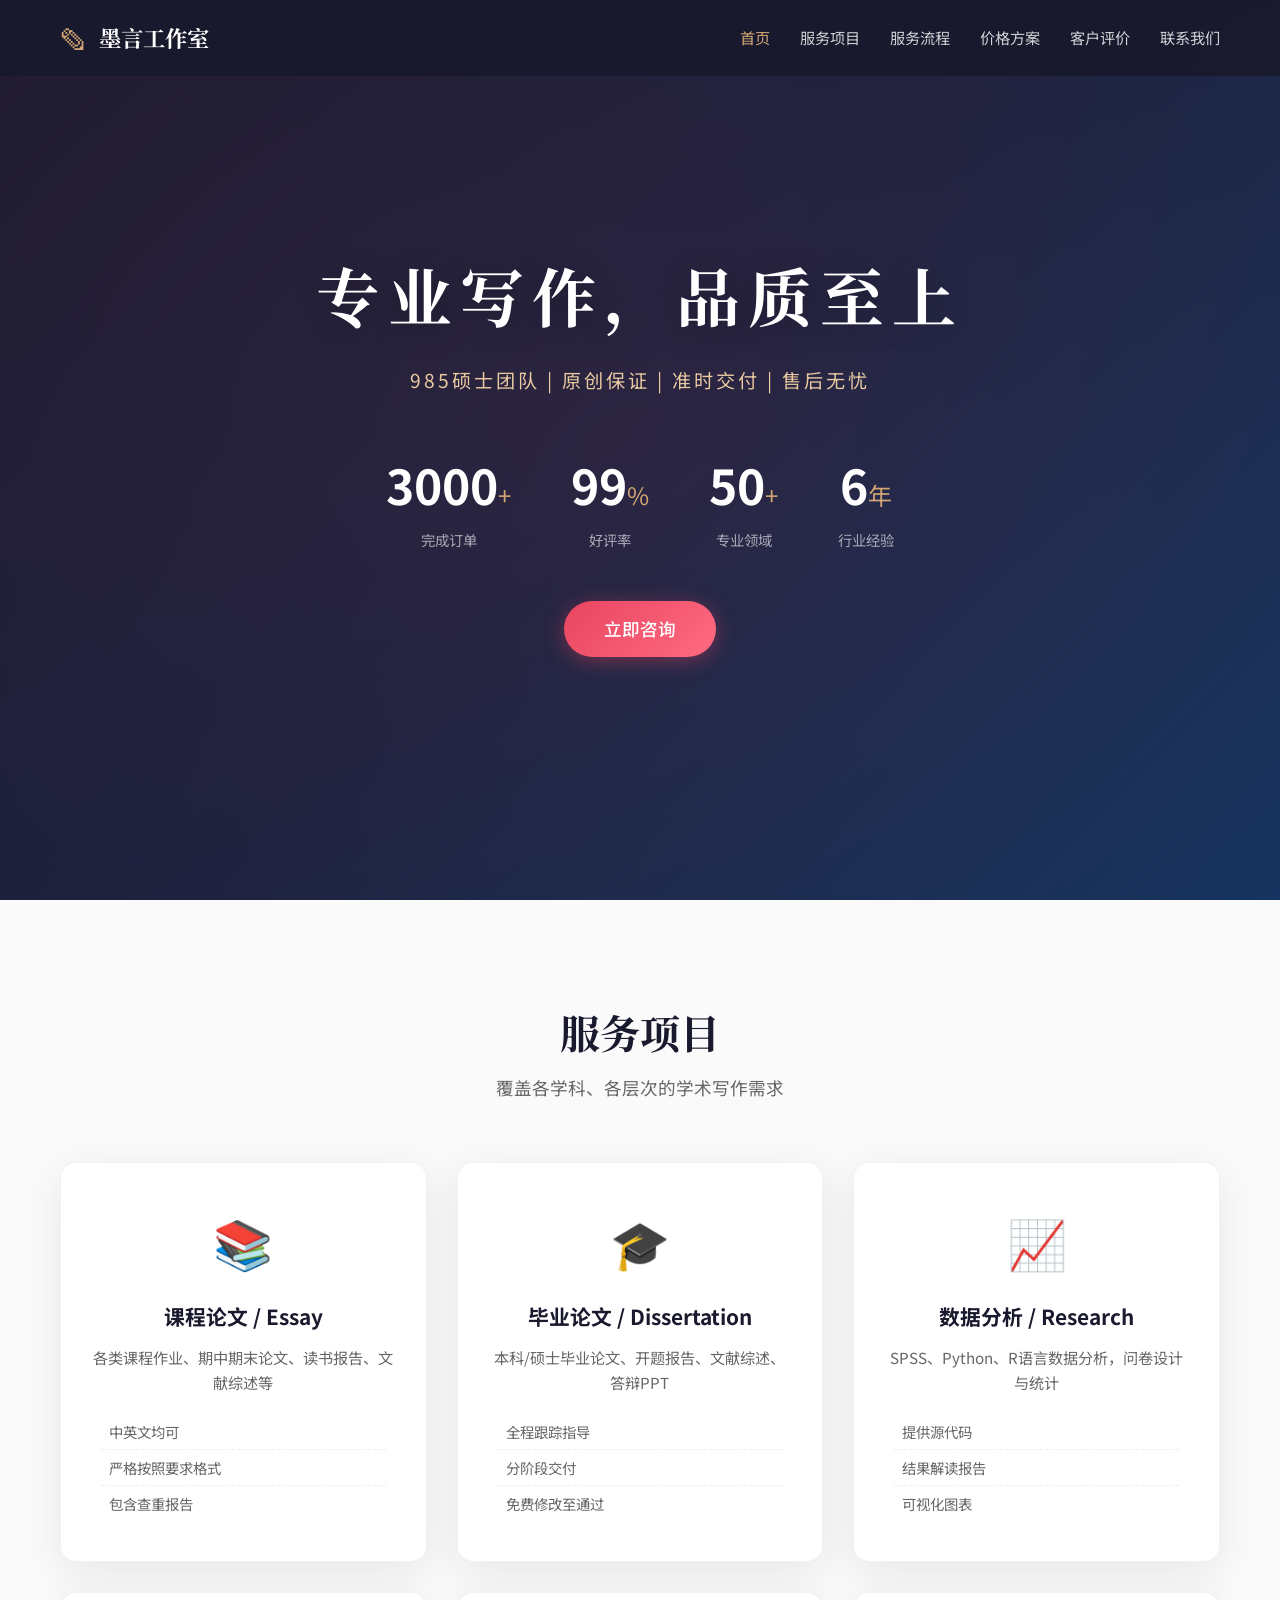
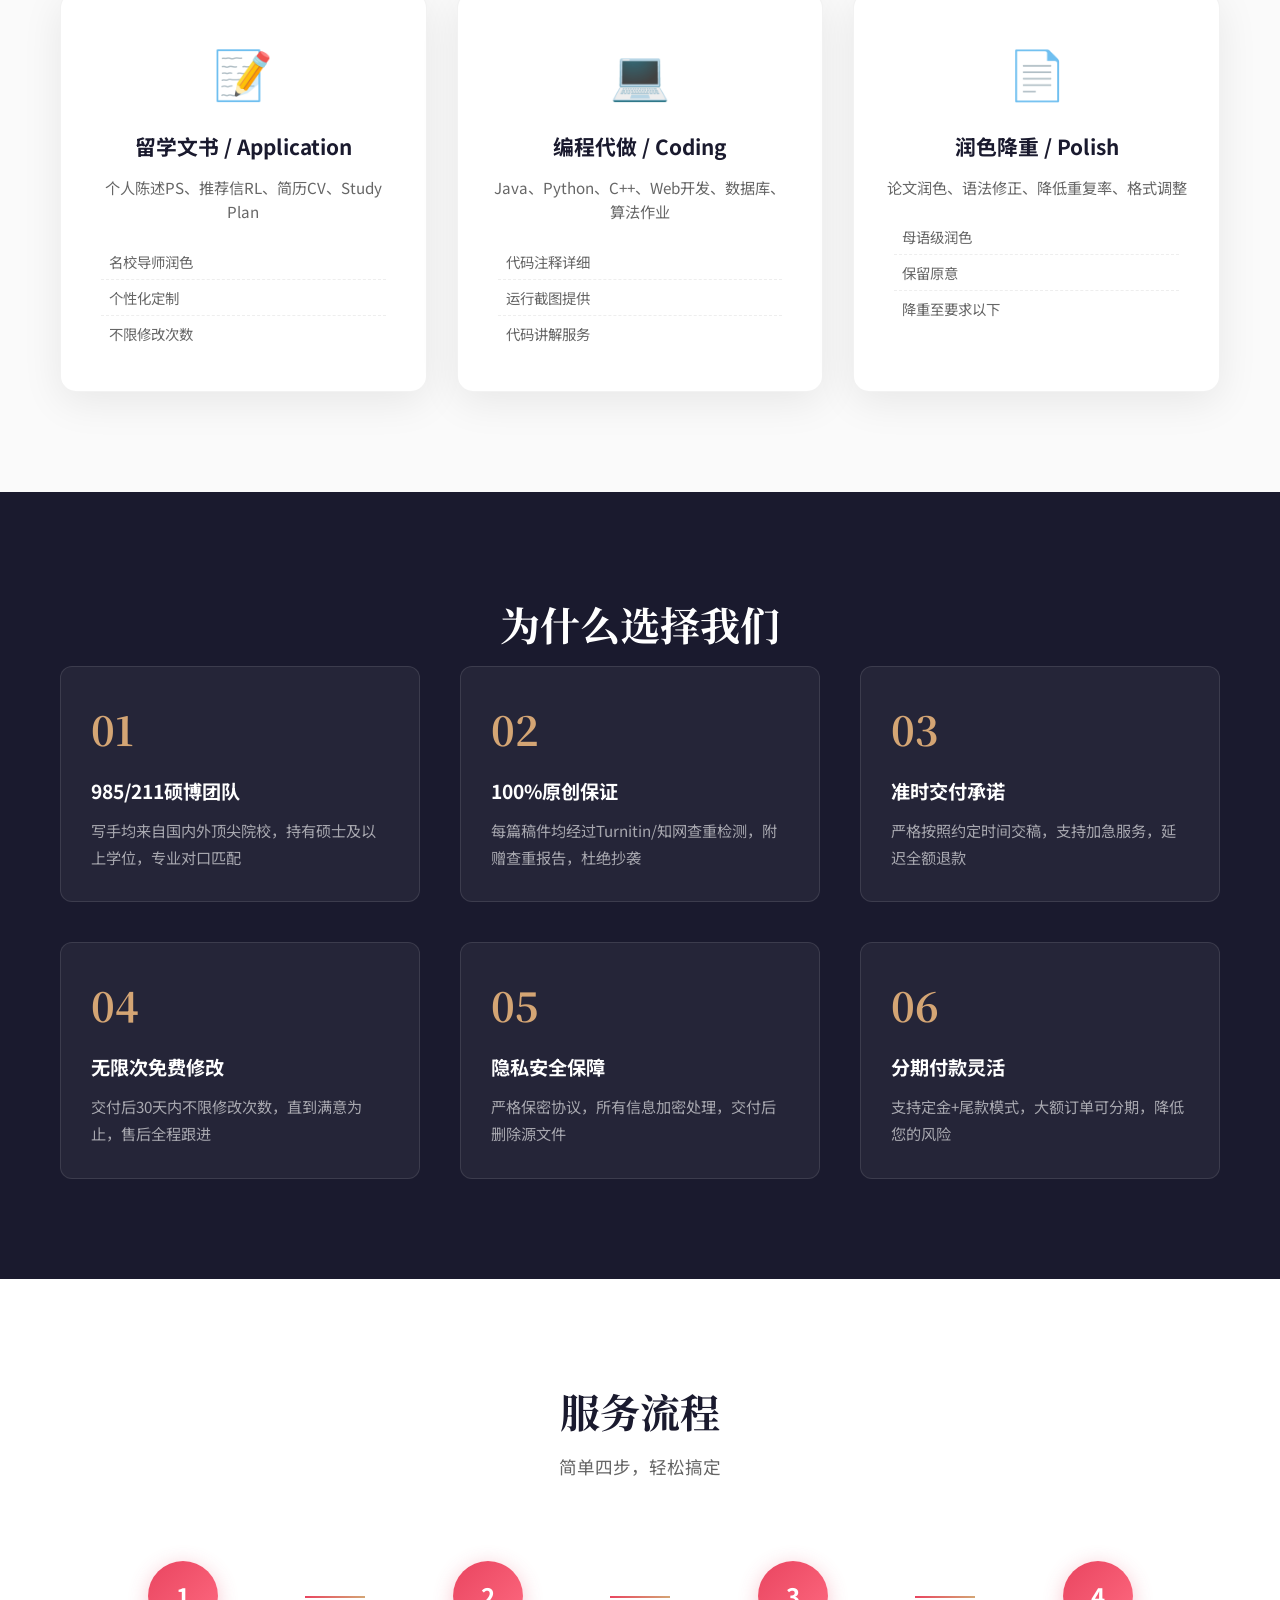
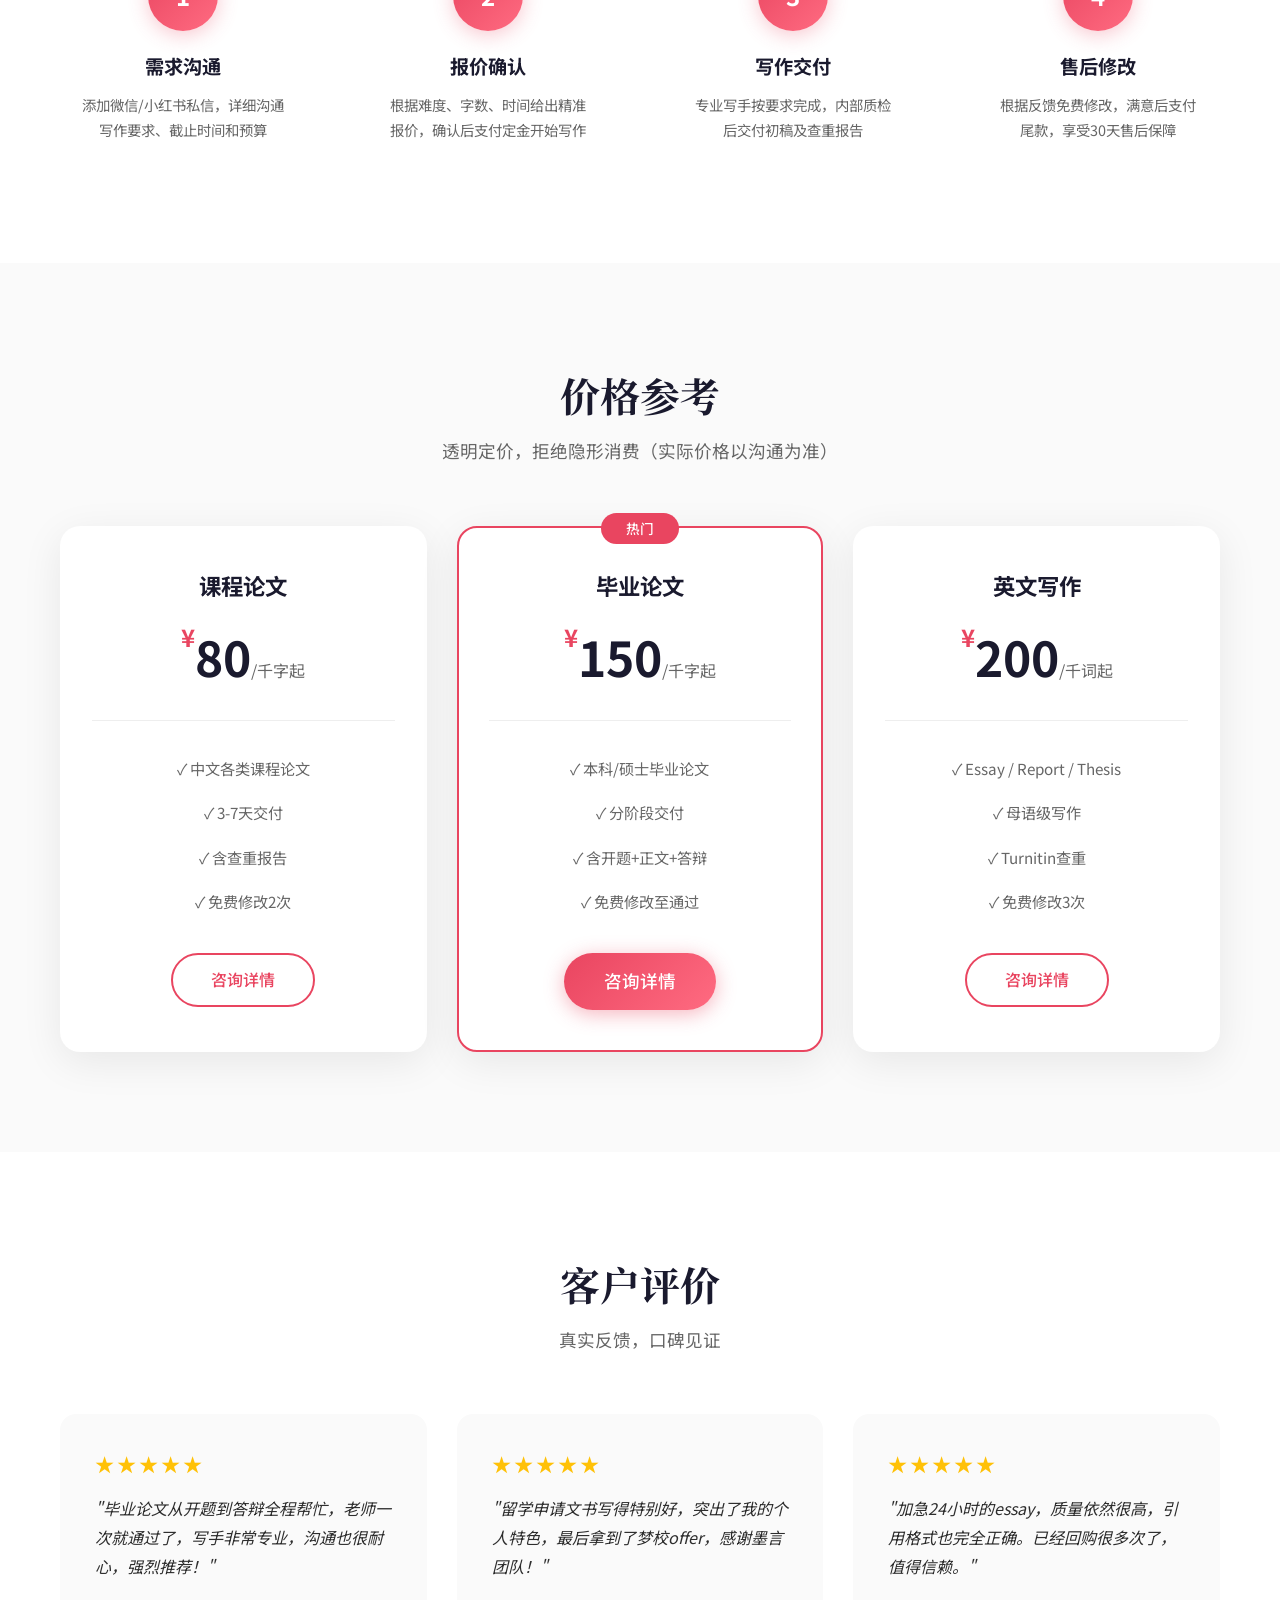
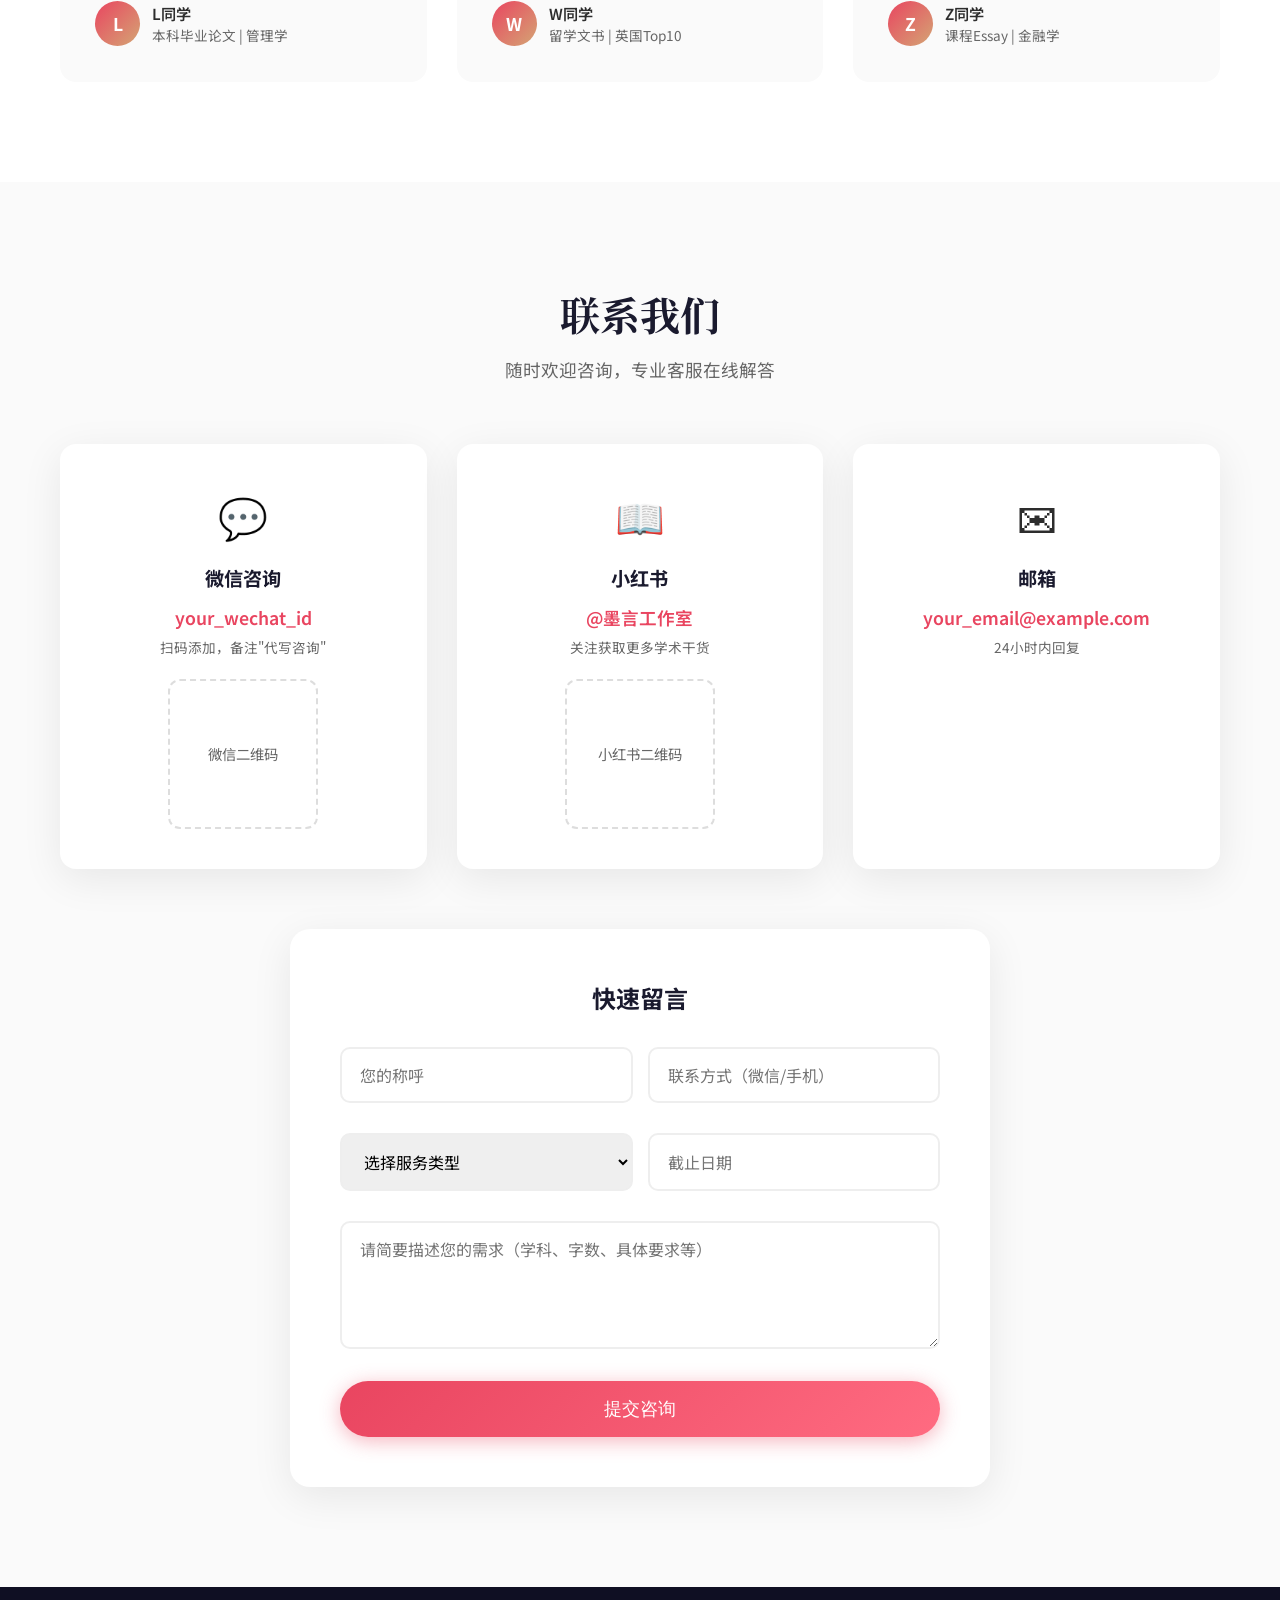
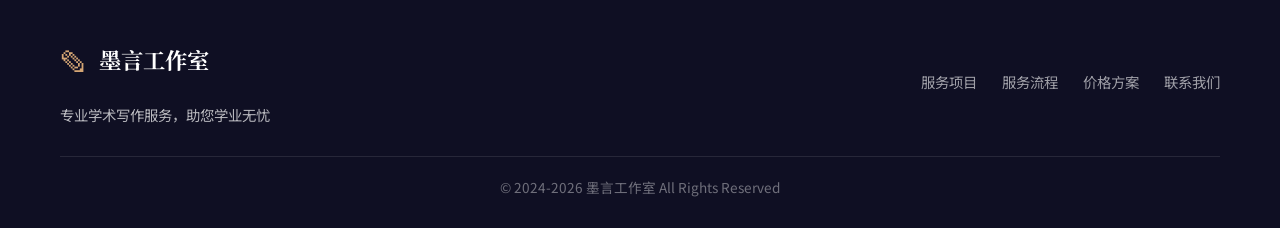
==== index.html @ 9353f813 "Initial commit: 墨言工作室专业代写网站 Co-Authored-By: Claude Opus 4.6 <noreply@anthropic.com>" ====
<!DOCTYPE html>
<html lang="zh-CN">
<head>
    <meta charset="UTF-8">
    <meta name="viewport" content="width=device-width, initial-scale=1.0">
    <title>墨言工作室 | 专业学术写作服务</title>
    <link rel="stylesheet" href="style.css">
    <link href="https://fonts.googleapis.com/css2?family=Noto+Serif+SC:wght@400;600;700&family=Noto+Sans+SC:wght@300;400;500;700&display=swap" rel="stylesheet">
</head>
<body>

<!-- 导航栏 -->
<nav class="navbar">
    <div class="nav-container">
        <div class="logo">
            <span class="logo-icon">&#9998;</span>
            <span class="logo-text">墨言工作室</span>
        </div>
        <ul class="nav-links">
            <li><a href="#home">首页</a></li>
            <li><a href="#services">服务项目</a></li>
            <li><a href="#process">服务流程</a></li>
            <li><a href="#pricing">价格方案</a></li>
            <li><a href="#reviews">客户评价</a></li>
            <li><a href="#contact">联系我们</a></li>
        </ul>
        <div class="hamburger">
            <span></span><span></span><span></span>
        </div>
    </div>
</nav>

<!-- 首页横幅 -->
<section id="home" class="hero">
    <div class="hero-overlay"></div>
    <div class="hero-content">
        <h1 class="hero-title">专业写作，品质至上</h1>
        <p class="hero-subtitle">985硕士团队 | 原创保证 | 准时交付 | 售后无忧</p>
        <div class="hero-stats">
            <div class="stat-item">
                <span class="stat-number" data-target="3000">0</span><span class="stat-plus">+</span>
                <span class="stat-label">完成订单</span>
            </div>
            <div class="stat-item">
                <span class="stat-number" data-target="99">0</span><span class="stat-plus">%</span>
                <span class="stat-label">好评率</span>
            </div>
            <div class="stat-item">
                <span class="stat-number" data-target="50">0</span><span class="stat-plus">+</span>
                <span class="stat-label">专业领域</span>
            </div>
            <div class="stat-item">
                <span class="stat-number" data-target="6">0</span><span class="stat-plus">年</span>
                <span class="stat-label">行业经验</span>
            </div>
        </div>
        <a href="#contact" class="btn-primary">立即咨询</a>
    </div>
</section>

<!-- 服务项目 -->
<section id="services" class="services">
    <div class="container">
        <h2 class="section-title">服务项目</h2>
        <p class="section-desc">覆盖各学科、各层次的学术写作需求</p>
        <div class="services-grid">
            <div class="service-card">
                <div class="service-icon">&#128218;</div>
                <h3>课程论文 / Essay</h3>
                <p>各类课程作业、期中期末论文、读书报告、文献综述等</p>
                <ul>
                    <li>中英文均可</li>
                    <li>严格按照要求格式</li>
                    <li>包含查重报告</li>
                </ul>
            </div>
            <div class="service-card">
                <div class="service-icon">&#127891;</div>
                <h3>毕业论文 / Dissertation</h3>
                <p>本科/硕士毕业论文、开题报告、文献综述、答辩PPT</p>
                <ul>
                    <li>全程跟踪指导</li>
                    <li>分阶段交付</li>
                    <li>免费修改至通过</li>
                </ul>
            </div>
            <div class="service-card">
                <div class="service-icon">&#128200;</div>
                <h3>数据分析 / Research</h3>
                <p>SPSS、Python、R语言数据分析，问卷设计与统计</p>
                <ul>
                    <li>提供源代码</li>
                    <li>结果解读报告</li>
                    <li>可视化图表</li>
                </ul>
            </div>
            <div class="service-card">
                <div class="service-icon">&#128221;</div>
                <h3>留学文书 / Application</h3>
                <p>个人陈述PS、推荐信RL、简历CV、Study Plan</p>
                <ul>
                    <li>名校导师润色</li>
                    <li>个性化定制</li>
                    <li>不限修改次数</li>
                </ul>
            </div>
            <div class="service-card">
                <div class="service-icon">&#128187;</div>
                <h3>编程代做 / Coding</h3>
                <p>Java、Python、C++、Web开发、数据库、算法作业</p>
                <ul>
                    <li>代码注释详细</li>
                    <li>运行截图提供</li>
                    <li>代码讲解服务</li>
                </ul>
            </div>
            <div class="service-card">
                <div class="service-icon">&#128196;</div>
                <h3>润色降重 / Polish</h3>
                <p>论文润色、语法修正、降低重复率、格式调整</p>
                <ul>
                    <li>母语级润色</li>
                    <li>保留原意</li>
                    <li>降重至要求以下</li>
                </ul>
            </div>
        </div>
    </div>
</section>

<!-- 为什么选择我们 -->
<section class="why-us">
    <div class="container">
        <h2 class="section-title">为什么选择我们</h2>
        <div class="why-grid">
            <div class="why-item">
                <div class="why-number">01</div>
                <h3>985/211硕博团队</h3>
                <p>写手均来自国内外顶尖院校，持有硕士及以上学位，专业对口匹配</p>
            </div>
            <div class="why-item">
                <div class="why-number">02</div>
                <h3>100%原创保证</h3>
                <p>每篇稿件均经过Turnitin/知网查重检测，附赠查重报告，杜绝抄袭</p>
            </div>
            <div class="why-item">
                <div class="why-number">03</div>
                <h3>准时交付承诺</h3>
                <p>严格按照约定时间交稿，支持加急服务，延迟全额退款</p>
            </div>
            <div class="why-item">
                <div class="why-number">04</div>
                <h3>无限次免费修改</h3>
                <p>交付后30天内不限修改次数，直到满意为止，售后全程跟进</p>
            </div>
            <div class="why-item">
                <div class="why-number">05</div>
                <h3>隐私安全保障</h3>
                <p>严格保密协议，所有信息加密处理，交付后删除源文件</p>
            </div>
            <div class="why-item">
                <div class="why-number">06</div>
                <h3>分期付款灵活</h3>
                <p>支持定金+尾款模式，大额订单可分期，降低您的风险</p>
            </div>
        </div>
    </div>
</section>

<!-- 服务流程 -->
<section id="process" class="process">
    <div class="container">
        <h2 class="section-title">服务流程</h2>
        <p class="section-desc">简单四步，轻松搞定</p>
        <div class="process-timeline">
            <div class="process-step">
                <div class="step-circle">1</div>
                <h3>需求沟通</h3>
                <p>添加微信/小红书私信，详细沟通写作要求、截止时间和预算</p>
            </div>
            <div class="process-line"></div>
            <div class="process-step">
                <div class="step-circle">2</div>
                <h3>报价确认</h3>
                <p>根据难度、字数、时间给出精准报价，确认后支付定金开始写作</p>
            </div>
            <div class="process-line"></div>
            <div class="process-step">
                <div class="step-circle">3</div>
                <h3>写作交付</h3>
                <p>专业写手按要求完成，内部质检后交付初稿及查重报告</p>
            </div>
            <div class="process-line"></div>
            <div class="process-step">
                <div class="step-circle">4</div>
                <h3>售后修改</h3>
                <p>根据反馈免费修改，满意后支付尾款，享受30天售后保障</p>
            </div>
        </div>
    </div>
</section>

<!-- 价格方案 -->
<section id="pricing" class="pricing">
    <div class="container">
        <h2 class="section-title">价格参考</h2>
        <p class="section-desc">透明定价，拒绝隐形消费（实际价格以沟通为准）</p>
        <div class="pricing-grid">
            <div class="pricing-card">
                <div class="pricing-header">
                    <h3>课程论文</h3>
                    <div class="price"><span class="currency">&#165;</span>80<span class="unit">/千字起</span></div>
                </div>
                <ul class="pricing-features">
                    <li>&#10003; 中文各类课程论文</li>
                    <li>&#10003; 3-7天交付</li>
                    <li>&#10003; 含查重报告</li>
                    <li>&#10003; 免费修改2次</li>
                </ul>
                <a href="#contact" class="btn-outline">咨询详情</a>
            </div>
            <div class="pricing-card featured">
                <div class="pricing-badge">热门</div>
                <div class="pricing-header">
                    <h3>毕业论文</h3>
                    <div class="price"><span class="currency">&#165;</span>150<span class="unit">/千字起</span></div>
                </div>
                <ul class="pricing-features">
                    <li>&#10003; 本科/硕士毕业论文</li>
                    <li>&#10003; 分阶段交付</li>
                    <li>&#10003; 含开题+正文+答辩</li>
                    <li>&#10003; 免费修改至通过</li>
                </ul>
                <a href="#contact" class="btn-primary">咨询详情</a>
            </div>
            <div class="pricing-card">
                <div class="pricing-header">
                    <h3>英文写作</h3>
                    <div class="price"><span class="currency">&#165;</span>200<span class="unit">/千词起</span></div>
                </div>
                <ul class="pricing-features">
                    <li>&#10003; Essay / Report / Thesis</li>
                    <li>&#10003; 母语级写作</li>
                    <li>&#10003; Turnitin查重</li>
                    <li>&#10003; 免费修改3次</li>
                </ul>
                <a href="#contact" class="btn-outline">咨询详情</a>
            </div>
        </div>
    </div>
</section>

<!-- 客户评价 -->
<section id="reviews" class="reviews">
    <div class="container">
        <h2 class="section-title">客户评价</h2>
        <p class="section-desc">真实反馈，口碑见证</p>
        <div class="reviews-grid">
            <div class="review-card">
                <div class="review-stars">&#9733;&#9733;&#9733;&#9733;&#9733;</div>
                <p class="review-text">"毕业论文从开题到答辩全程帮忙，老师一次就通过了，写手非常专业，沟通也很耐心，强烈推荐！"</p>
                <div class="review-author">
                    <div class="author-avatar">L</div>
                    <div>
                        <div class="author-name">L同学</div>
                        <div class="author-info">本科毕业论文 | 管理学</div>
                    </div>
                </div>
            </div>
            <div class="review-card">
                <div class="review-stars">&#9733;&#9733;&#9733;&#9733;&#9733;</div>
                <p class="review-text">"留学申请文书写得特别好，突出了我的个人特色，最后拿到了梦校offer，感谢墨言团队！"</p>
                <div class="review-author">
                    <div class="author-avatar">W</div>
                    <div>
                        <div class="author-name">W同学</div>
                        <div class="author-info">留学文书 | 英国Top10</div>
                    </div>
                </div>
            </div>
            <div class="review-card">
                <div class="review-stars">&#9733;&#9733;&#9733;&#9733;&#9733;</div>
                <p class="review-text">"加急24小时的essay，质量依然很高，引用格式也完全正确。已经回购很多次了，值得信赖。"</p>
                <div class="review-author">
                    <div class="author-avatar">Z</div>
                    <div>
                        <div class="author-name">Z同学</div>
                        <div class="author-info">课程Essay | 金融学</div>
                    </div>
                </div>
            </div>
        </div>
    </div>
</section>

<!-- 联系我们 -->
<section id="contact" class="contact">
    <div class="container">
        <h2 class="section-title">联系我们</h2>
        <p class="section-desc">随时欢迎咨询，专业客服在线解答</p>
        <div class="contact-grid">
            <div class="contact-card">
                <div class="contact-icon">&#128172;</div>
                <h3>微信咨询</h3>
                <p class="contact-detail">your_wechat_id</p>
                <p class="contact-note">扫码添加，备注"代写咨询"</p>
                <!-- 在这里放微信二维码图片 -->
                <div class="qr-placeholder">微信二维码</div>
            </div>
            <div class="contact-card">
                <div class="contact-icon">&#128214;</div>
                <h3>小红书</h3>
                <p class="contact-detail">@墨言工作室</p>
                <p class="contact-note">关注获取更多学术干货</p>
                <div class="qr-placeholder">小红书二维码</div>
            </div>
            <div class="contact-card">
                <div class="contact-icon">&#9993;</div>
                <h3>邮箱</h3>
                <p class="contact-detail">your_email@example.com</p>
                <p class="contact-note">24小时内回复</p>
            </div>
        </div>
        <div class="contact-form-wrapper">
            <h3>快速留言</h3>
            <form class="contact-form" id="contactForm">
                <div class="form-row">
                    <input type="text" placeholder="您的称呼" required>
                    <input type="text" placeholder="联系方式（微信/手机）" required>
                </div>
                <div class="form-row">
                    <select required>
                        <option value="">选择服务类型</option>
                        <option>课程论文</option>
                        <option>毕业论文</option>
                        <option>英文Essay</option>
                        <option>数据分析</option>
                        <option>留学文书</option>
                        <option>编程代做</option>
                        <option>润色降重</option>
                        <option>其他</option>
                    </select>
                    <input type="text" placeholder="截止日期" required>
                </div>
                <textarea placeholder="请简要描述您的需求（学科、字数、具体要求等）" rows="4" required></textarea>
                <button type="submit" class="btn-primary">提交咨询</button>
            </form>
        </div>
    </div>
</section>

<!-- 页脚 -->
<footer class="footer">
    <div class="container">
        <div class="footer-content">
            <div class="footer-brand">
                <span class="logo-icon">&#9998;</span>
                <span class="logo-text">墨言工作室</span>
                <p>专业学术写作服务，助您学业无忧</p>
            </div>
            <div class="footer-links">
                <a href="#services">服务项目</a>
                <a href="#process">服务流程</a>
                <a href="#pricing">价格方案</a>
                <a href="#contact">联系我们</a>
            </div>
        </div>
        <div class="footer-bottom">
            <p>&copy; 2024-2026 墨言工作室 All Rights Reserved</p>
        </div>
    </div>
</footer>

<script src="script.js"></script>
</body>
</html>
---- style.css ----
/* ============ 全局样式 ============ */
* {
    margin: 0;
    padding: 0;
    box-sizing: border-box;
}

:root {
    --primary: #1a1a2e;
    --accent: #e94560;
    --accent-dark: #c73e54;
    --gold: #d4a574;
    --gold-light: #e8c9a0;
    --bg-light: #fafafa;
    --bg-dark: #0f0f23;
    --text-dark: #2d2d2d;
    --text-light: #666;
    --text-white: #ffffff;
    --card-shadow: 0 10px 40px rgba(0, 0, 0, 0.08);
    --card-hover-shadow: 0 20px 60px rgba(0, 0, 0, 0.15);
}

html {
    scroll-behavior: smooth;
}

body {
    font-family: 'Noto Sans SC', -apple-system, BlinkMacSystemFont, sans-serif;
    color: var(--text-dark);
    line-height: 1.6;
    overflow-x: hidden;
}

.container {
    max-width: 1200px;
    margin: 0 auto;
    padding: 0 20px;
}

.section-title {
    font-family: 'Noto Serif SC', serif;
    font-size: 2.5rem;
    text-align: center;
    margin-bottom: 10px;
    color: var(--primary);
}

.section-desc {
    text-align: center;
    color: var(--text-light);
    font-size: 1.1rem;
    margin-bottom: 60px;
}

/* ============ 按钮 ============ */
.btn-primary {
    display: inline-block;
    background: linear-gradient(135deg, var(--accent), #ff6b81);
    color: white;
    padding: 14px 40px;
    border-radius: 50px;
    text-decoration: none;
    font-size: 1.1rem;
    font-weight: 500;
    border: none;
    cursor: pointer;
    transition: all 0.3s ease;
    box-shadow: 0 4px 20px rgba(233, 69, 96, 0.4);
}

.btn-primary:hover {
    transform: translateY(-2px);
    box-shadow: 0 6px 30px rgba(233, 69, 96, 0.6);
}

.btn-outline {
    display: inline-block;
    border: 2px solid var(--accent);
    color: var(--accent);
    padding: 12px 38px;
    border-radius: 50px;
    text-decoration: none;
    font-size: 1rem;
    font-weight: 500;
    transition: all 0.3s ease;
    background: transparent;
    cursor: pointer;
}

.btn-outline:hover {
    background: var(--accent);
    color: white;
    transform: translateY(-2px);
}

/* ============ 导航栏 ============ */
.navbar {
    position: fixed;
    top: 0;
    width: 100%;
    z-index: 1000;
    background: rgba(26, 26, 46, 0.95);
    backdrop-filter: blur(20px);
    padding: 15px 0;
    transition: all 0.3s ease;
}

.navbar.scrolled {
    padding: 10px 0;
    box-shadow: 0 2px 20px rgba(0, 0, 0, 0.3);
}

.nav-container {
    max-width: 1200px;
    margin: 0 auto;
    padding: 0 20px;
    display: flex;
    justify-content: space-between;
    align-items: center;
}

.logo {
    display: flex;
    align-items: center;
    gap: 10px;
}

.logo-icon {
    font-size: 1.8rem;
    color: var(--gold);
}

.logo-text {
    font-family: 'Noto Serif SC', serif;
    font-size: 1.4rem;
    font-weight: 700;
    color: var(--text-white);
}

.nav-links {
    display: flex;
    list-style: none;
    gap: 30px;
}

.nav-links a {
    color: rgba(255, 255, 255, 0.8);
    text-decoration: none;
    font-size: 0.95rem;
    transition: color 0.3s;
    position: relative;
}

.nav-links a:hover,
.nav-links a.active {
    color: var(--gold);
}

.nav-links a::after {
    content: '';
    position: absolute;
    bottom: -5px;
    left: 0;
    width: 0;
    height: 2px;
    background: var(--gold);
    transition: width 0.3s;
}

.nav-links a:hover::after {
    width: 100%;
}

.hamburger {
    display: none;
    flex-direction: column;
    gap: 5px;
    cursor: pointer;
}

.hamburger span {
    width: 25px;
    height: 2px;
    background: white;
    transition: all 0.3s;
}

/* ============ Hero 首页 ============ */
.hero {
    min-height: 100vh;
    display: flex;
    align-items: center;
    justify-content: center;
    text-align: center;
    position: relative;
    background: linear-gradient(135deg, #1a1a2e 0%, #16213e 50%, #0f3460 100%);
    overflow: hidden;
}

.hero::before {
    content: '';
    position: absolute;
    top: -50%;
    left: -50%;
    width: 200%;
    height: 200%;
    background: radial-gradient(ellipse at center, rgba(233, 69, 96, 0.1) 0%, transparent 70%);
    animation: pulse 8s ease-in-out infinite;
}

@keyframes pulse {
    0%, 100% { transform: scale(1); opacity: 0.5; }
    50% { transform: scale(1.1); opacity: 1; }
}

.hero-content {
    position: relative;
    z-index: 2;
    padding: 0 20px;
}

.hero-title {
    font-family: 'Noto Serif SC', serif;
    font-size: 4rem;
    color: var(--text-white);
    margin-bottom: 20px;
    letter-spacing: 8px;
    text-shadow: 0 4px 30px rgba(0, 0, 0, 0.3);
}

.hero-subtitle {
    font-size: 1.2rem;
    color: var(--gold-light);
    margin-bottom: 50px;
    letter-spacing: 3px;
}

.hero-stats {
    display: flex;
    justify-content: center;
    gap: 60px;
    margin-bottom: 50px;
    flex-wrap: wrap;
}

.stat-item {
    text-align: center;
}

.stat-number {
    font-size: 3rem;
    font-weight: 700;
    color: var(--text-white);
    display: inline;
}

.stat-plus {
    font-size: 1.5rem;
    color: var(--gold);
}

.stat-label {
    display: block;
    color: rgba(255, 255, 255, 0.6);
    font-size: 0.9rem;
    margin-top: 5px;
}

/* ============ 服务项目 ============ */
.services {
    padding: 100px 0;
    background: var(--bg-light);
}

.services-grid {
    display: grid;
    grid-template-columns: repeat(3, 1fr);
    gap: 30px;
}

.service-card {
    background: white;
    border-radius: 16px;
    padding: 40px 30px;
    text-align: center;
    box-shadow: var(--card-shadow);
    transition: all 0.4s ease;
    border: 1px solid rgba(0, 0, 0, 0.05);
}

.service-card:hover {
    transform: translateY(-10px);
    box-shadow: var(--card-hover-shadow);
}

.service-icon {
    font-size: 3rem;
    margin-bottom: 20px;
}

.service-card h3 {
    font-size: 1.3rem;
    margin-bottom: 12px;
    color: var(--primary);
}

.service-card p {
    color: var(--text-light);
    font-size: 0.95rem;
    margin-bottom: 20px;
}

.service-card ul {
    list-style: none;
    text-align: left;
    padding: 0 10px;
}

.service-card li {
    padding: 6px 0;
    color: var(--text-light);
    font-size: 0.9rem;
    border-bottom: 1px dashed #eee;
}

.service-card li:last-child {
    border-bottom: none;
}

.service-card li::before {
    content: '  ';
    color: var(--accent);
    margin-right: 8px;
}

/* ============ 为什么选择我们 ============ */
.why-us {
    padding: 100px 0;
    background: var(--primary);
    color: white;
}

.why-us .section-title {
    color: white;
}

.why-grid {
    display: grid;
    grid-template-columns: repeat(3, 1fr);
    gap: 40px;
}

.why-item {
    padding: 30px;
    border-radius: 12px;
    background: rgba(255, 255, 255, 0.05);
    border: 1px solid rgba(255, 255, 255, 0.1);
    transition: all 0.3s ease;
}

.why-item:hover {
    background: rgba(255, 255, 255, 0.1);
    transform: translateY(-5px);
}

.why-number {
    font-size: 2.5rem;
    font-weight: 700;
    color: var(--gold);
    margin-bottom: 15px;
    font-family: 'Noto Serif SC', serif;
}

.why-item h3 {
    font-size: 1.2rem;
    margin-bottom: 10px;
}

.why-item p {
    color: rgba(255, 255, 255, 0.6);
    font-size: 0.95rem;
    line-height: 1.8;
}

/* ============ 服务流程 ============ */
.process {
    padding: 100px 0;
    background: white;
}

.process-timeline {
    display: flex;
    align-items: flex-start;
    justify-content: center;
    gap: 0;
    flex-wrap: wrap;
}

.process-step {
    text-align: center;
    flex: 1;
    min-width: 200px;
    padding: 20px;
}

.step-circle {
    width: 70px;
    height: 70px;
    border-radius: 50%;
    background: linear-gradient(135deg, var(--accent), #ff6b81);
    color: white;
    font-size: 1.5rem;
    font-weight: 700;
    display: flex;
    align-items: center;
    justify-content: center;
    margin: 0 auto 20px;
    box-shadow: 0 4px 20px rgba(233, 69, 96, 0.3);
}

.process-step h3 {
    font-size: 1.2rem;
    margin-bottom: 10px;
    color: var(--primary);
}

.process-step p {
    color: var(--text-light);
    font-size: 0.9rem;
    line-height: 1.8;
}

.process-line {
    width: 60px;
    height: 2px;
    background: linear-gradient(90deg, var(--accent), var(--gold));
    margin-top: 55px;
    flex-shrink: 0;
}

/* ============ 价格方案 ============ */
.pricing {
    padding: 100px 0;
    background: var(--bg-light);
}

.pricing-grid {
    display: grid;
    grid-template-columns: repeat(3, 1fr);
    gap: 30px;
    align-items: stretch;
}

.pricing-card {
    background: white;
    border-radius: 20px;
    padding: 40px 30px;
    text-align: center;
    box-shadow: var(--card-shadow);
    transition: all 0.4s ease;
    position: relative;
    border: 2px solid transparent;
}

.pricing-card:hover {
    transform: translateY(-10px);
    box-shadow: var(--card-hover-shadow);
}

.pricing-card.featured {
    border-color: var(--accent);
    transform: scale(1.05);
}

.pricing-card.featured:hover {
    transform: scale(1.05) translateY(-10px);
}

.pricing-badge {
    position: absolute;
    top: -15px;
    left: 50%;
    transform: translateX(-50%);
    background: var(--accent);
    color: white;
    padding: 5px 25px;
    border-radius: 20px;
    font-size: 0.85rem;
    font-weight: 500;
}

.pricing-header {
    padding-bottom: 25px;
    border-bottom: 1px solid #eee;
    margin-bottom: 25px;
}

.pricing-header h3 {
    font-size: 1.4rem;
    color: var(--primary);
    margin-bottom: 15px;
}

.price {
    font-size: 3rem;
    font-weight: 700;
    color: var(--primary);
}

.currency {
    font-size: 1.5rem;
    vertical-align: top;
    color: var(--accent);
}

.unit {
    font-size: 1rem;
    color: var(--text-light);
    font-weight: 400;
}

.pricing-features {
    list-style: none;
    margin-bottom: 30px;
}

.pricing-features li {
    padding: 10px 0;
    color: var(--text-light);
    font-size: 0.95rem;
}

/* ============ 客户评价 ============ */
.reviews {
    padding: 100px 0;
    background: white;
}

.reviews-grid {
    display: grid;
    grid-template-columns: repeat(3, 1fr);
    gap: 30px;
}

.review-card {
    background: var(--bg-light);
    border-radius: 16px;
    padding: 35px;
    transition: all 0.3s ease;
}

.review-card:hover {
    box-shadow: var(--card-shadow);
    transform: translateY(-5px);
}

.review-stars {
    color: #ffc107;
    font-size: 1.2rem;
    margin-bottom: 15px;
    letter-spacing: 3px;
}

.review-text {
    color: var(--text-dark);
    font-size: 1rem;
    line-height: 1.8;
    margin-bottom: 20px;
    font-style: italic;
}

.review-author {
    display: flex;
    align-items: center;
    gap: 12px;
}

.author-avatar {
    width: 45px;
    height: 45px;
    border-radius: 50%;
    background: linear-gradient(135deg, var(--accent), var(--gold));
    color: white;
    display: flex;
    align-items: center;
    justify-content: center;
    font-weight: 700;
    font-size: 1.1rem;
}

.author-name {
    font-weight: 600;
    font-size: 0.95rem;
}

.author-info {
    color: var(--text-light);
    font-size: 0.85rem;
}

/* ============ 联系我们 ============ */
.contact {
    padding: 100px 0;
    background: var(--bg-light);
}

.contact-grid {
    display: grid;
    grid-template-columns: repeat(3, 1fr);
    gap: 30px;
    margin-bottom: 60px;
}

.contact-card {
    background: white;
    border-radius: 16px;
    padding: 40px 30px;
    text-align: center;
    box-shadow: var(--card-shadow);
}

.contact-icon {
    font-size: 2.5rem;
    margin-bottom: 15px;
}

.contact-card h3 {
    font-size: 1.2rem;
    color: var(--primary);
    margin-bottom: 10px;
}

.contact-detail {
    font-size: 1.1rem;
    font-weight: 600;
    color: var(--accent);
    margin-bottom: 5px;
}

.contact-note {
    color: var(--text-light);
    font-size: 0.85rem;
    margin-bottom: 20px;
}

.qr-placeholder {
    width: 150px;
    height: 150px;
    border: 2px dashed #ddd;
    border-radius: 12px;
    margin: 0 auto;
    display: flex;
    align-items: center;
    justify-content: center;
    color: var(--text-light);
    font-size: 0.9rem;
}

/* 联系表单 */
.contact-form-wrapper {
    background: white;
    border-radius: 20px;
    padding: 50px;
    box-shadow: var(--card-shadow);
    max-width: 700px;
    margin: 0 auto;
}

.contact-form-wrapper h3 {
    text-align: center;
    font-size: 1.5rem;
    color: var(--primary);
    margin-bottom: 30px;
}

.form-row {
    display: flex;
    gap: 15px;
    margin-bottom: 15px;
}

.form-row input,
.form-row select {
    flex: 1;
}

.contact-form input,
.contact-form select,
.contact-form textarea {
    width: 100%;
    padding: 14px 18px;
    border: 2px solid #eee;
    border-radius: 10px;
    font-size: 1rem;
    font-family: inherit;
    transition: border-color 0.3s;
    outline: none;
    margin-bottom: 15px;
}

.contact-form input:focus,
.contact-form select:focus,
.contact-form textarea:focus {
    border-color: var(--accent);
}

.contact-form textarea {
    resize: vertical;
}

.contact-form .btn-primary {
    width: 100%;
    padding: 16px;
    font-size: 1.1rem;
    margin-top: 10px;
}

/* ============ 页脚 ============ */
.footer {
    background: var(--bg-dark);
    color: rgba(255, 255, 255, 0.7);
    padding: 50px 0 30px;
}

.footer-content {
    display: flex;
    justify-content: space-between;
    align-items: center;
    padding-bottom: 30px;
    border-bottom: 1px solid rgba(255, 255, 255, 0.1);
    margin-bottom: 20px;
}

.footer-brand {
    display: flex;
    align-items: center;
    gap: 10px;
    flex-wrap: wrap;
}

.footer-brand p {
    width: 100%;
    margin-top: 10px;
    font-size: 0.9rem;
}

.footer-links {
    display: flex;
    gap: 25px;
}

.footer-links a {
    color: rgba(255, 255, 255, 0.6);
    text-decoration: none;
    font-size: 0.9rem;
    transition: color 0.3s;
}

.footer-links a:hover {
    color: var(--gold);
}

.footer-bottom {
    text-align: center;
    font-size: 0.85rem;
    color: rgba(255, 255, 255, 0.4);
}

/* ============ 响应式设计 ============ */
@media (max-width: 968px) {
    .nav-links {
        display: none;
        position: absolute;
        top: 100%;
        left: 0;
        width: 100%;
        background: var(--primary);
        flex-direction: column;
        padding: 20px;
        gap: 15px;
    }

    .nav-links.active {
        display: flex;
    }

    .hamburger {
        display: flex;
    }

    .hero-title {
        font-size: 2.5rem;
        letter-spacing: 4px;
    }

    .hero-stats {
        gap: 30px;
    }

    .services-grid,
    .why-grid,
    .pricing-grid,
    .reviews-grid,
    .contact-grid {
        grid-template-columns: 1fr;
        max-width: 500px;
        margin-left: auto;
        margin-right: auto;
    }

    .pricing-card.featured {
        transform: scale(1);
    }

    .pricing-card.featured:hover {
        transform: translateY(-10px);
    }

    .process-timeline {
        flex-direction: column;
        align-items: center;
    }

    .process-line {
        width: 2px;
        height: 40px;
        margin: 0;
    }

    .footer-content {
        flex-direction: column;
        gap: 20px;
        text-align: center;
    }

    .footer-links {
        flex-wrap: wrap;
        justify-content: center;
    }

    .form-row {
        flex-direction: column;
        gap: 0;
    }

    .contact-form-wrapper {
        padding: 30px 20px;
    }
}

@media (max-width: 480px) {
    .hero-title {
        font-size: 2rem;
    }

    .section-title {
        font-size: 2rem;
    }

    .stat-number {
        font-size: 2rem;
    }

    .hero-stats {
        gap: 20px;
    }
}
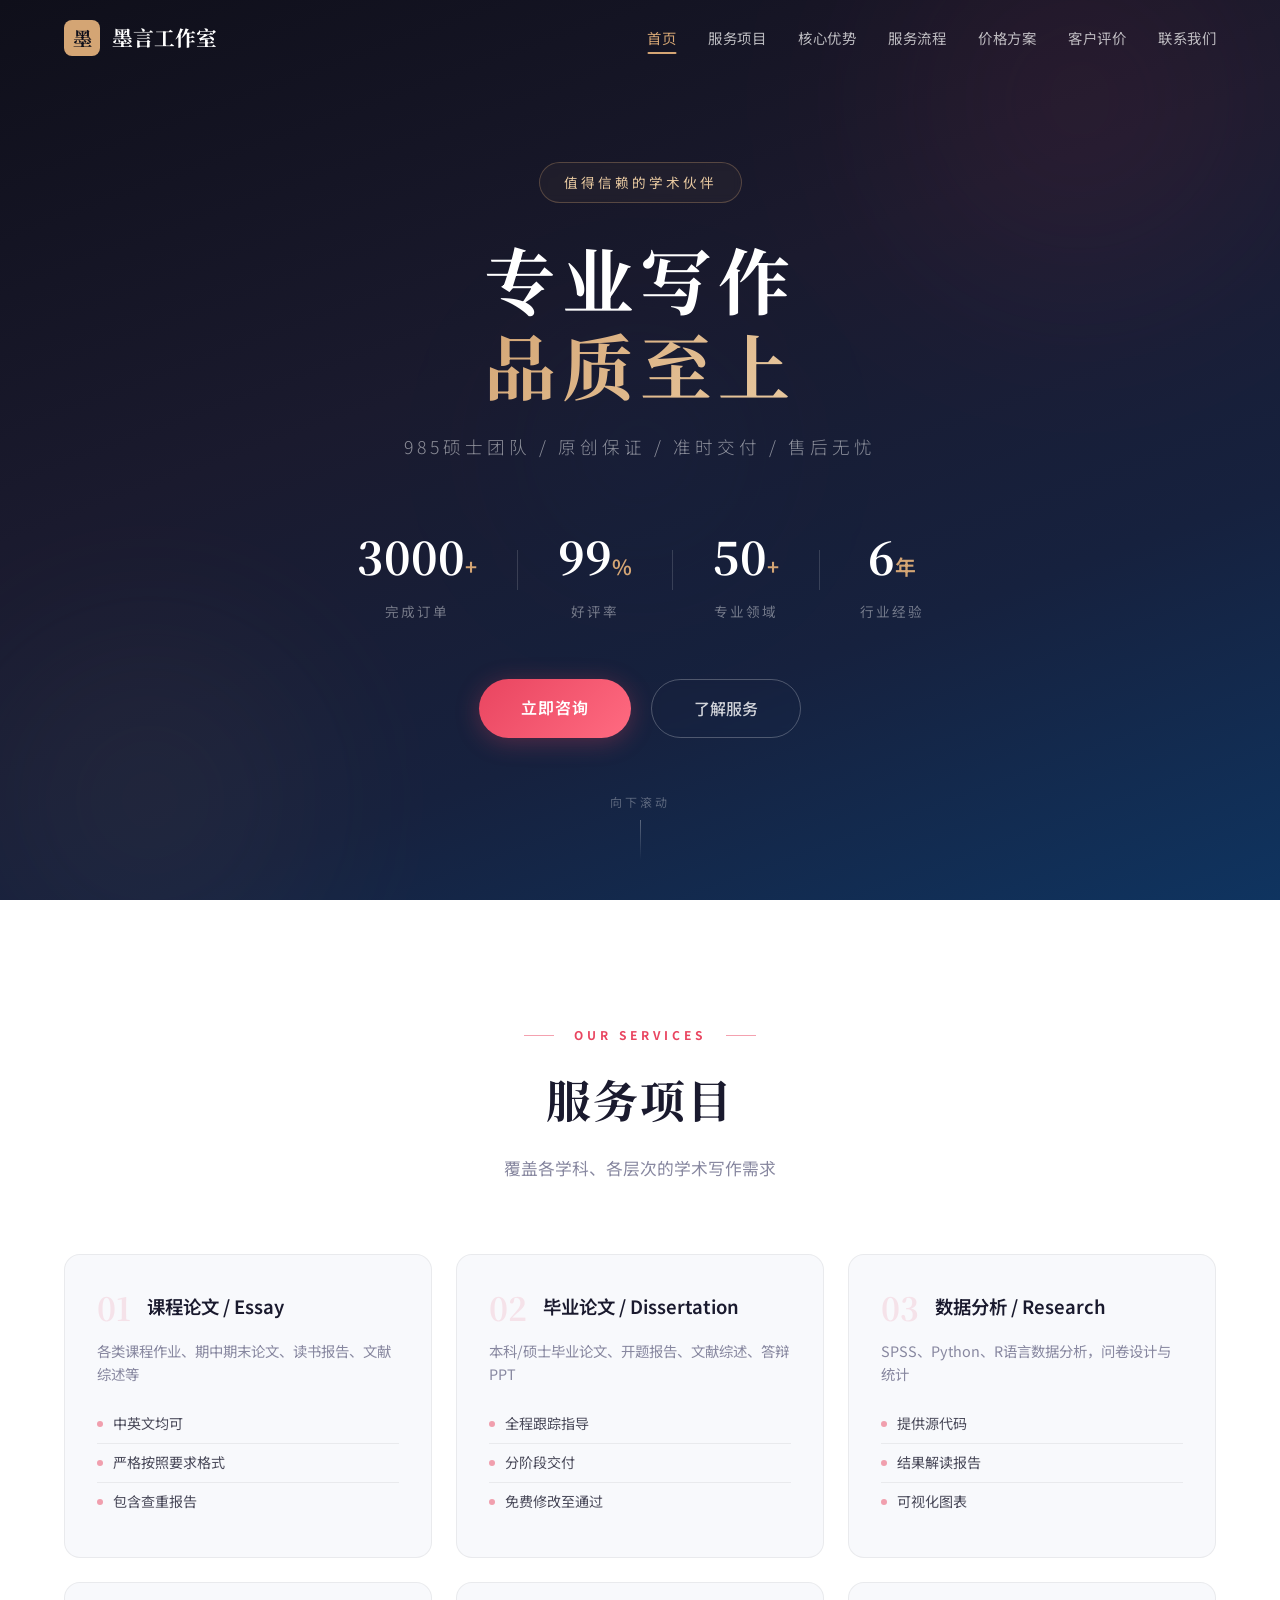
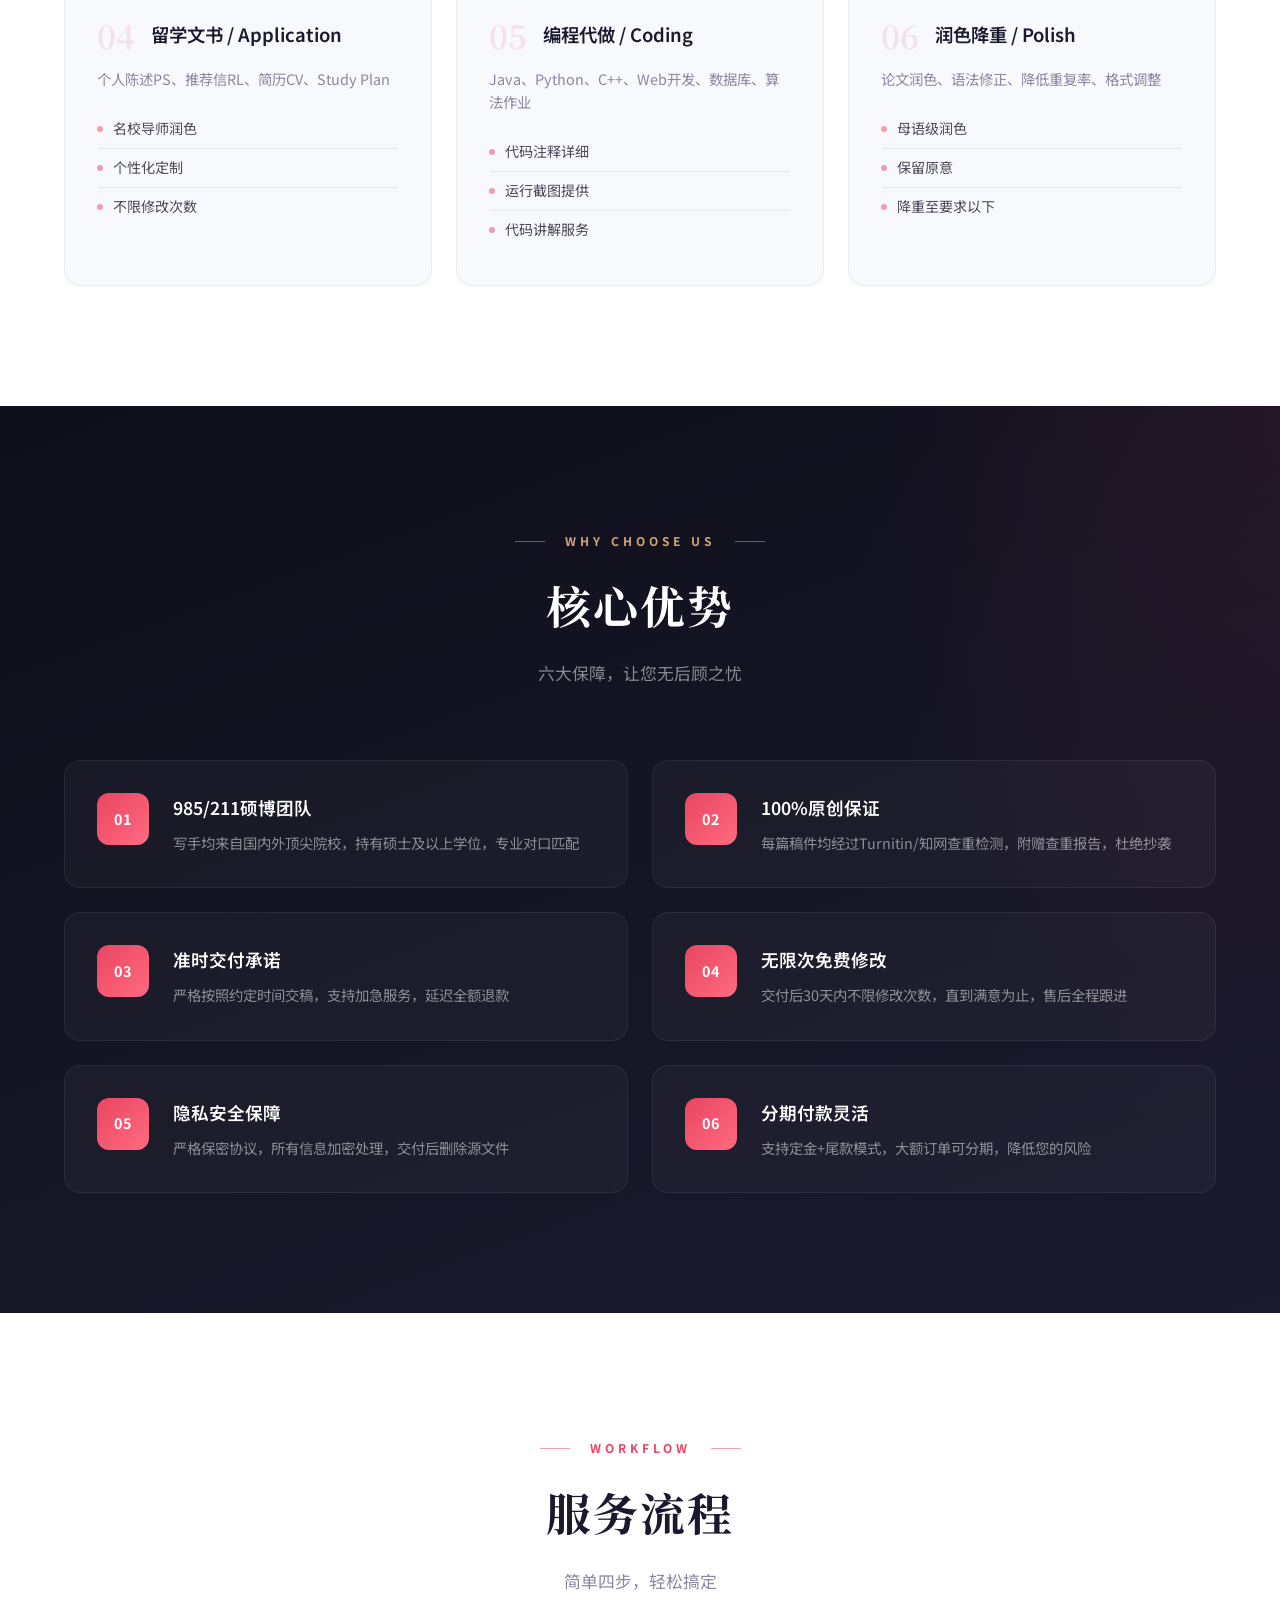
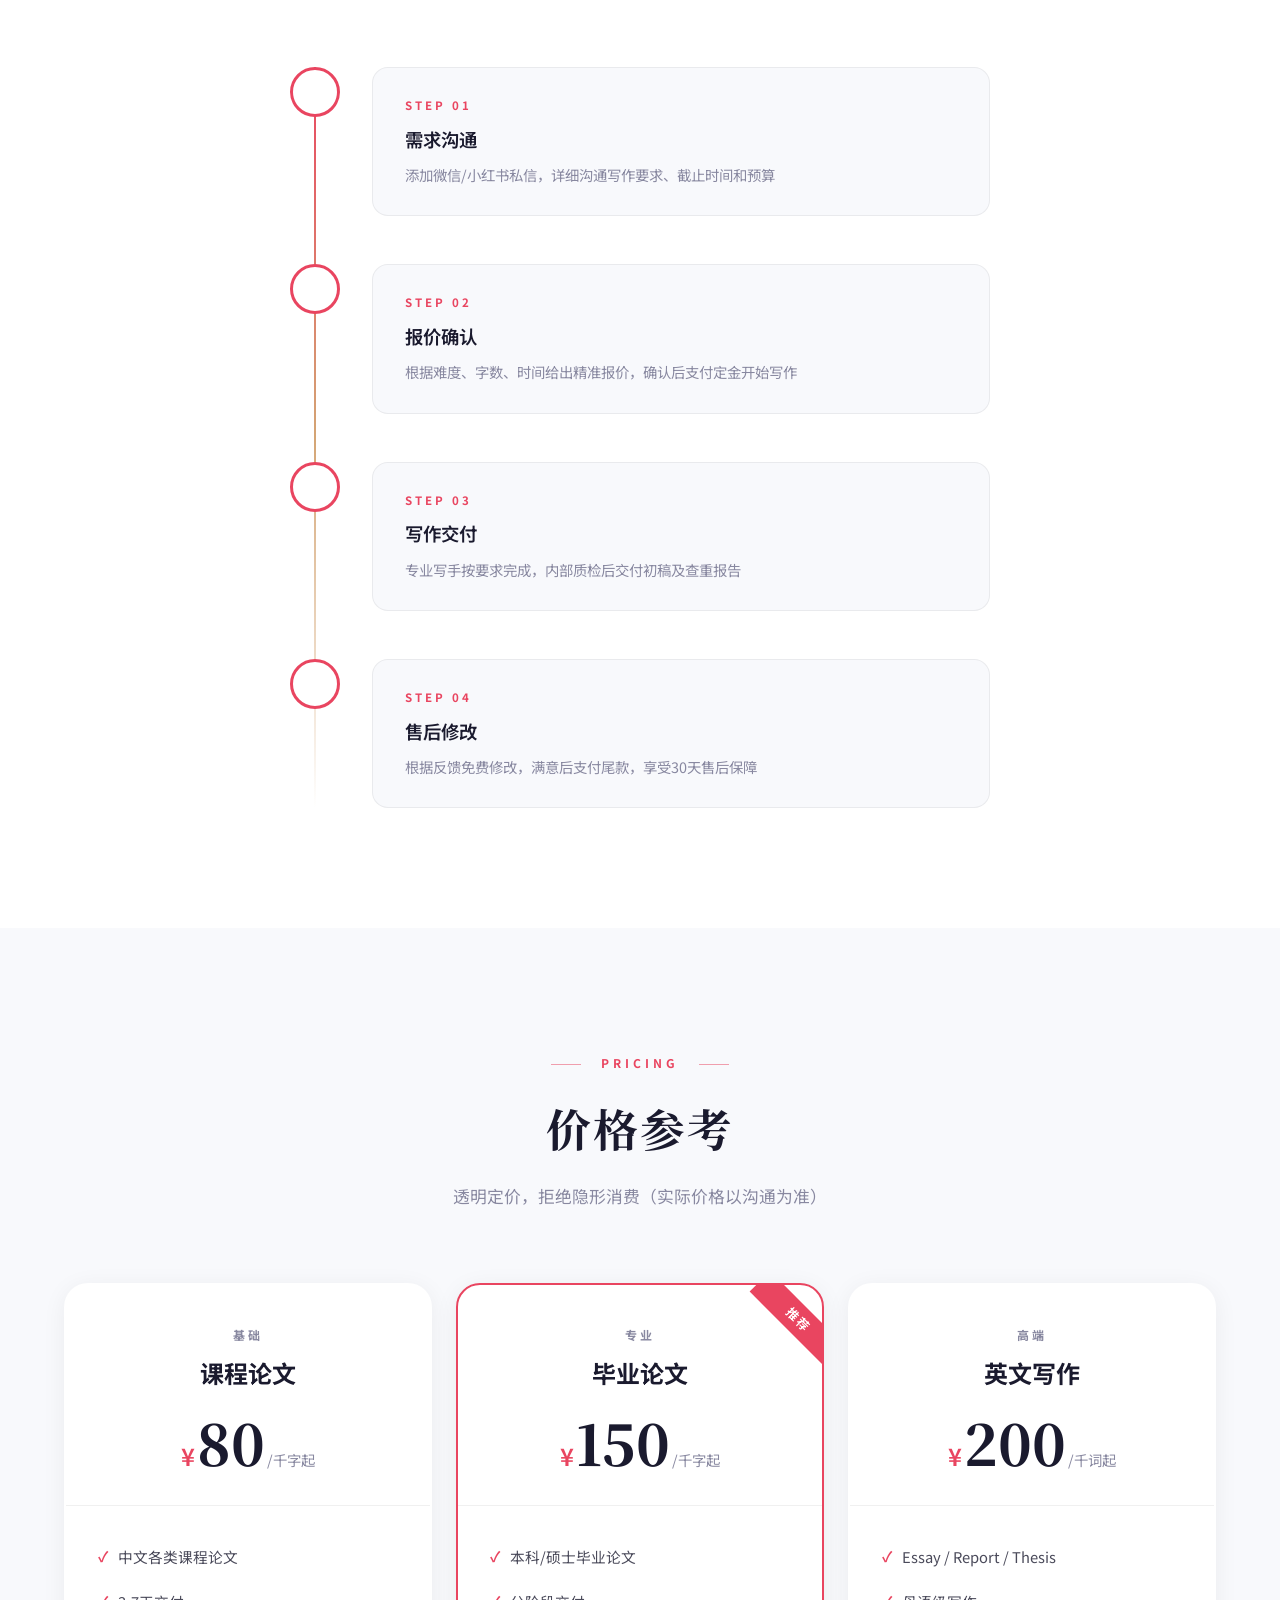
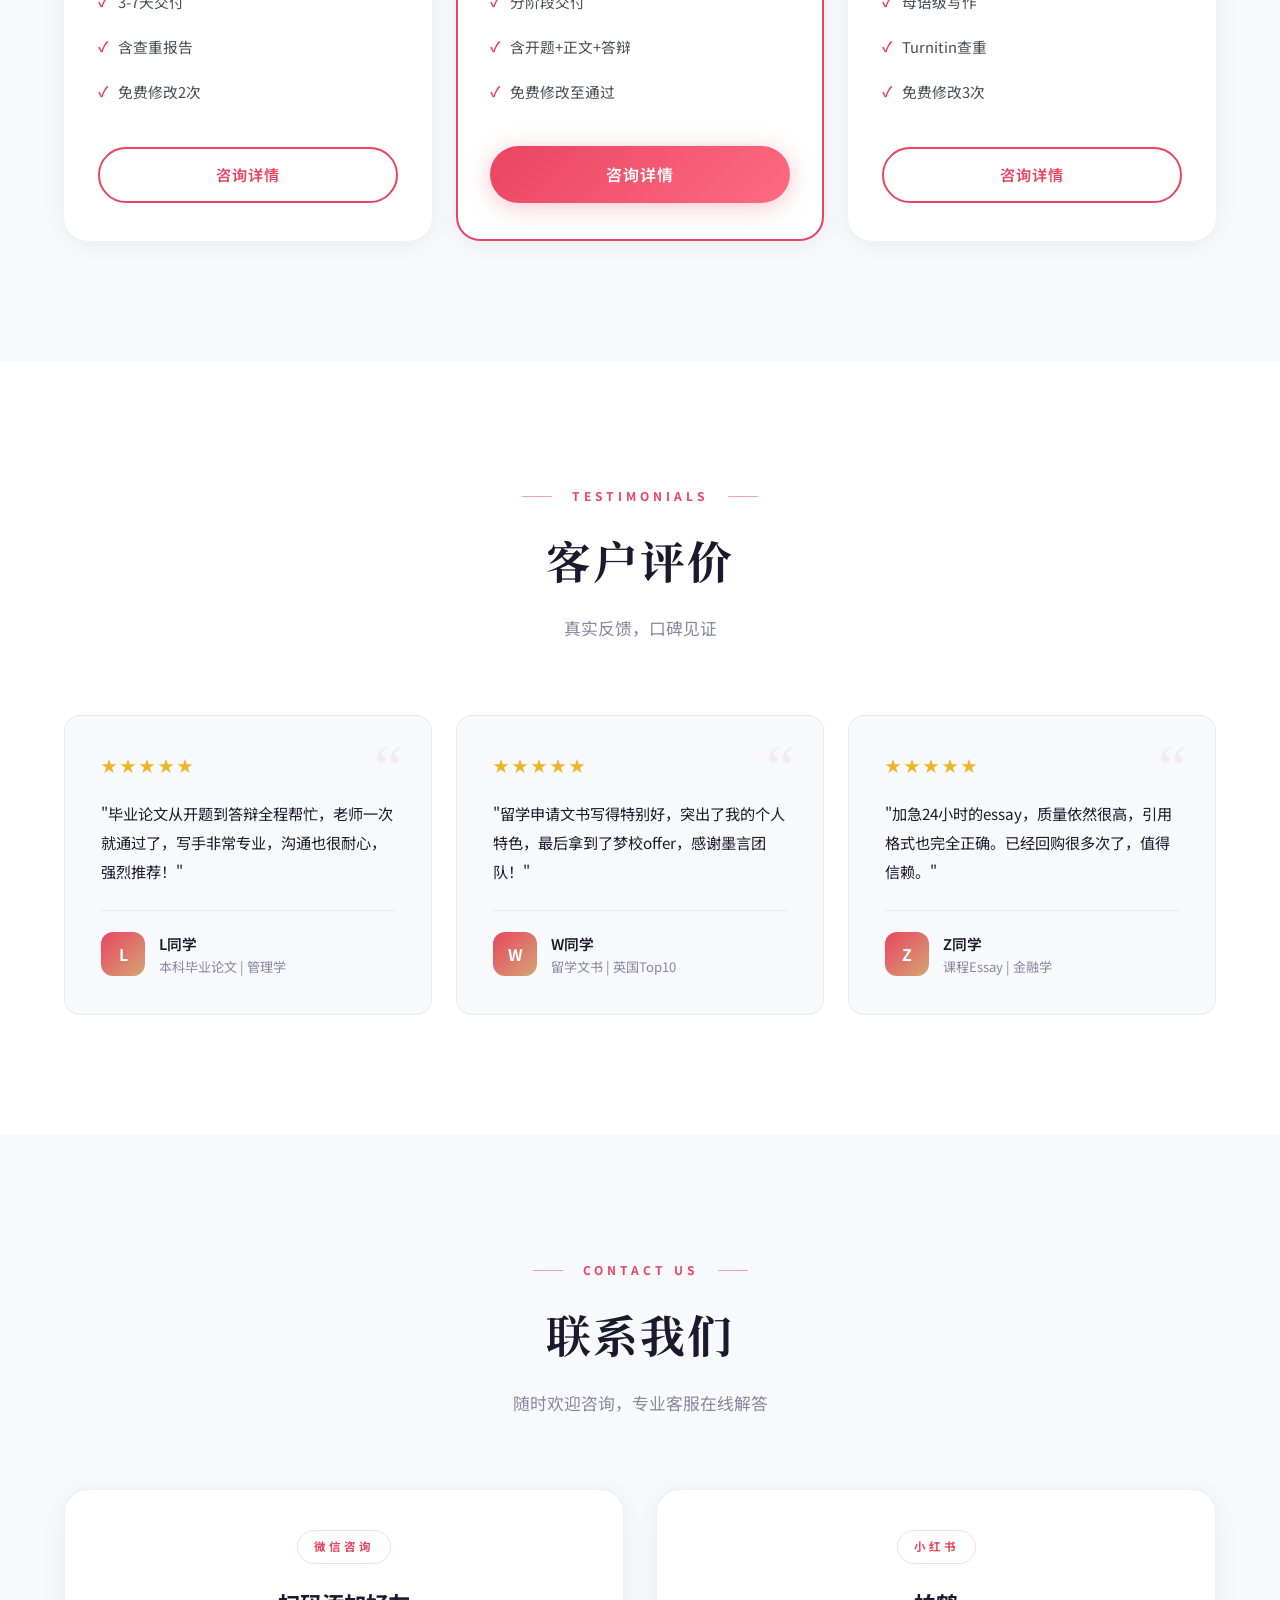
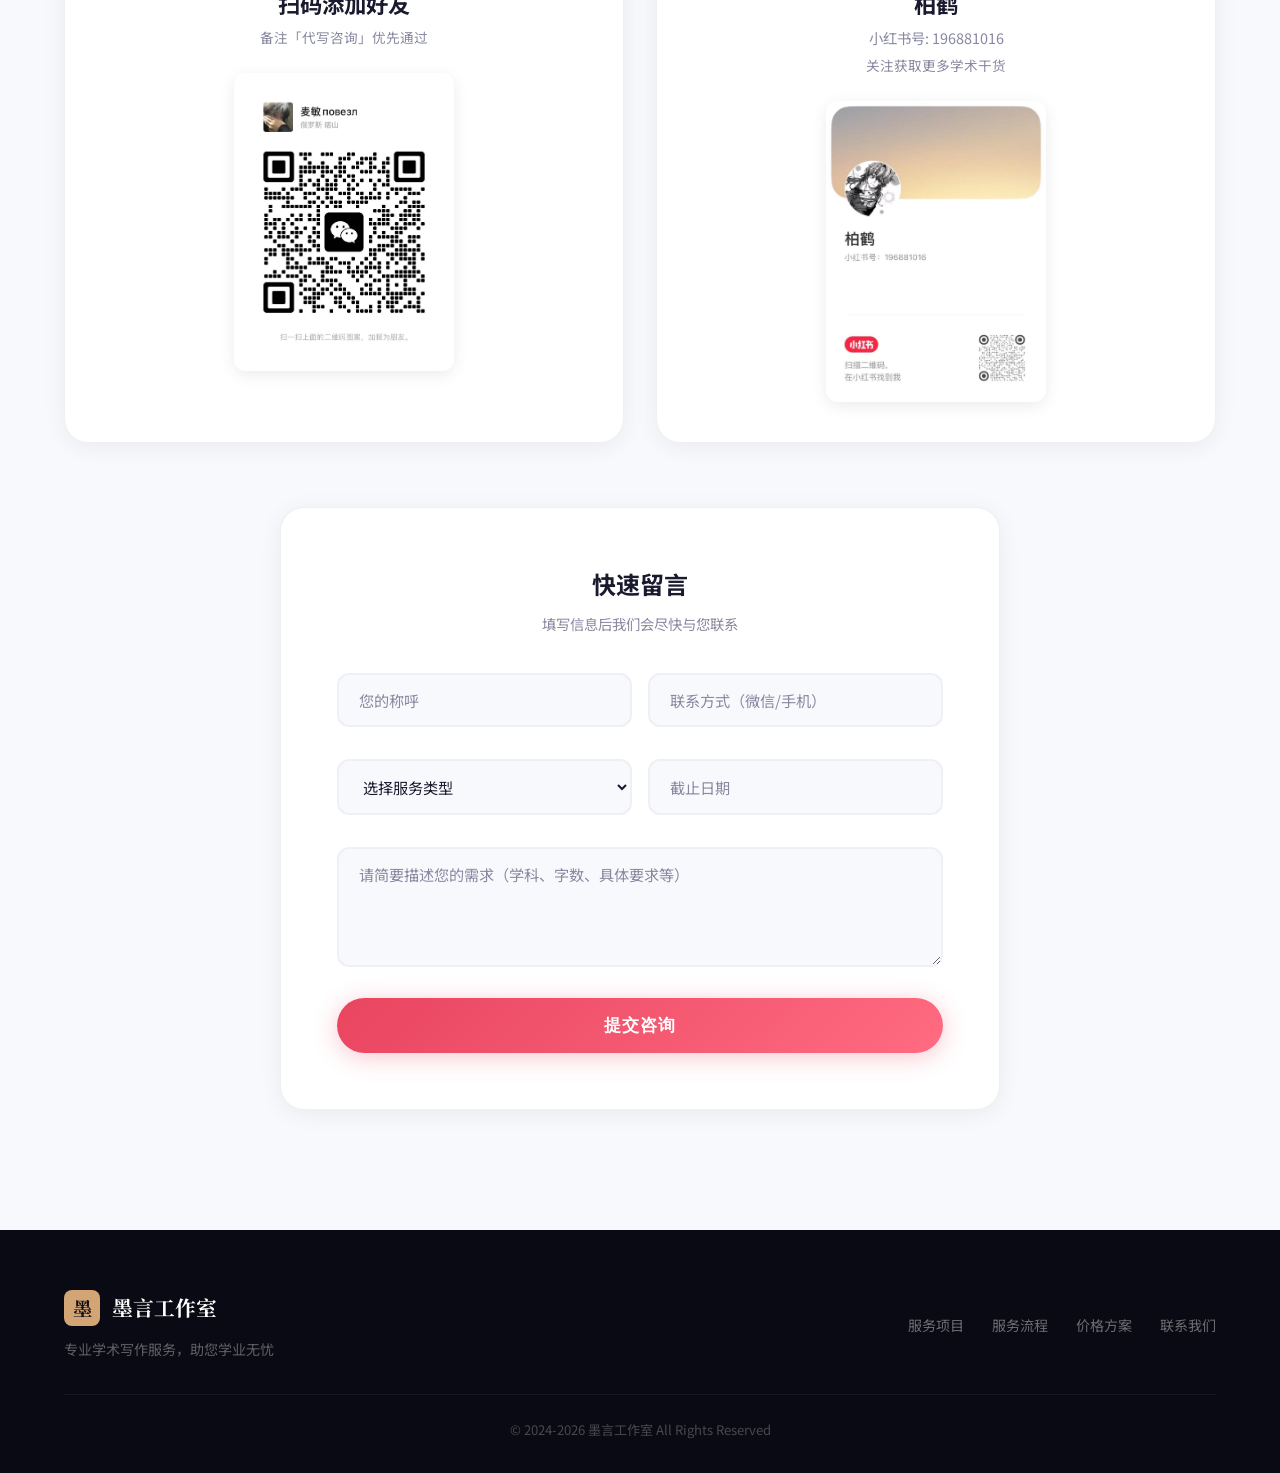
==== commit 5211810e: "升级网站设计: 高级排版 + 真实联系方式 - 全面升级视觉设计: 渐变背景、卡片动效、时间线流程 - 添加微信和小红书二维码联系方式 - 删除所有emoji图标，使用纯CSS设计元素替代 - 优化响" ====
--- a/index.html
+++ b/index.html
@@ -13,12 +13,13 @@
 <nav class="navbar">
     <div class="nav-container">
         <div class="logo">
-            <span class="logo-icon">&#9998;</span>
+            <span class="logo-icon">墨</span>
             <span class="logo-text">墨言工作室</span>
         </div>
         <ul class="nav-links">
             <li><a href="#home">首页</a></li>
             <li><a href="#services">服务项目</a></li>
+            <li><a href="#why-us">核心优势</a></li>
             <li><a href="#process">服务流程</a></li>
             <li><a href="#pricing">价格方案</a></li>
             <li><a href="#reviews">客户评价</a></li>
@@ -32,41 +33,62 @@
 
 <!-- 首页横幅 -->
 <section id="home" class="hero">
-    <div class="hero-overlay"></div>
+    <div class="hero-bg-shapes">
+        <div class="shape shape-1"></div>
+        <div class="shape shape-2"></div>
+        <div class="shape shape-3"></div>
+    </div>
     <div class="hero-content">
-        <h1 class="hero-title">专业写作，品质至上</h1>
-        <p class="hero-subtitle">985硕士团队 | 原创保证 | 准时交付 | 售后无忧</p>
+        <div class="hero-badge">值得信赖的学术伙伴</div>
+        <h1 class="hero-title">专业写作<br><span class="title-accent">品质至上</span></h1>
+        <p class="hero-subtitle">985硕士团队 / 原创保证 / 准时交付 / 售后无忧</p>
         <div class="hero-stats">
             <div class="stat-item">
                 <span class="stat-number" data-target="3000">0</span><span class="stat-plus">+</span>
                 <span class="stat-label">完成订单</span>
             </div>
+            <div class="stat-divider"></div>
             <div class="stat-item">
                 <span class="stat-number" data-target="99">0</span><span class="stat-plus">%</span>
                 <span class="stat-label">好评率</span>
             </div>
+            <div class="stat-divider"></div>
             <div class="stat-item">
                 <span class="stat-number" data-target="50">0</span><span class="stat-plus">+</span>
                 <span class="stat-label">专业领域</span>
             </div>
+            <div class="stat-divider"></div>
             <div class="stat-item">
                 <span class="stat-number" data-target="6">0</span><span class="stat-plus">年</span>
                 <span class="stat-label">行业经验</span>
             </div>
         </div>
-        <a href="#contact" class="btn-primary">立即咨询</a>
+        <div class="hero-cta">
+            <a href="#contact" class="btn-primary">立即咨询</a>
+            <a href="#services" class="btn-ghost">了解服务</a>
+        </div>
+    </div>
+    <div class="scroll-indicator">
+        <span>向下滚动</span>
+        <div class="scroll-arrow"></div>
     </div>
 </section>
 
 <!-- 服务项目 -->
 <section id="services" class="services">
     <div class="container">
-        <h2 class="section-title">服务项目</h2>
-        <p class="section-desc">覆盖各学科、各层次的学术写作需求</p>
+        <div class="section-header">
+            <span class="section-tag">OUR SERVICES</span>
+            <h2 class="section-title">服务项目</h2>
+            <p class="section-desc">覆盖各学科、各层次的学术写作需求</p>
+        </div>
         <div class="services-grid">
-            <div class="service-card">
-                <div class="service-icon">&#128218;</div>
-                <h3>课程论文 / Essay</h3>
+            <div class="service-card" data-index="01">
+                <div class="card-accent"></div>
+                <div class="service-header">
+                    <span class="service-num">01</span>
+                    <h3>课程论文 / Essay</h3>
+                </div>
                 <p>各类课程作业、期中期末论文、读书报告、文献综述等</p>
                 <ul>
                     <li>中英文均可</li>
@@ -74,9 +96,12 @@
                     <li>包含查重报告</li>
                 </ul>
             </div>
-            <div class="service-card">
-                <div class="service-icon">&#127891;</div>
-                <h3>毕业论文 / Dissertation</h3>
+            <div class="service-card" data-index="02">
+                <div class="card-accent"></div>
+                <div class="service-header">
+                    <span class="service-num">02</span>
+                    <h3>毕业论文 / Dissertation</h3>
+                </div>
                 <p>本科/硕士毕业论文、开题报告、文献综述、答辩PPT</p>
                 <ul>
                     <li>全程跟踪指导</li>
@@ -84,9 +109,12 @@
                     <li>免费修改至通过</li>
                 </ul>
             </div>
-            <div class="service-card">
-                <div class="service-icon">&#128200;</div>
-                <h3>数据分析 / Research</h3>
+            <div class="service-card" data-index="03">
+                <div class="card-accent"></div>
+                <div class="service-header">
+                    <span class="service-num">03</span>
+                    <h3>数据分析 / Research</h3>
+                </div>
                 <p>SPSS、Python、R语言数据分析，问卷设计与统计</p>
                 <ul>
                     <li>提供源代码</li>
@@ -94,9 +122,12 @@
                     <li>可视化图表</li>
                 </ul>
             </div>
-            <div class="service-card">
-                <div class="service-icon">&#128221;</div>
-                <h3>留学文书 / Application</h3>
+            <div class="service-card" data-index="04">
+                <div class="card-accent"></div>
+                <div class="service-header">
+                    <span class="service-num">04</span>
+                    <h3>留学文书 / Application</h3>
+                </div>
                 <p>个人陈述PS、推荐信RL、简历CV、Study Plan</p>
                 <ul>
                     <li>名校导师润色</li>
@@ -104,9 +135,12 @@
                     <li>不限修改次数</li>
                 </ul>
             </div>
-            <div class="service-card">
-                <div class="service-icon">&#128187;</div>
-                <h3>编程代做 / Coding</h3>
+            <div class="service-card" data-index="05">
+                <div class="card-accent"></div>
+                <div class="service-header">
+                    <span class="service-num">05</span>
+                    <h3>编程代做 / Coding</h3>
+                </div>
                 <p>Java、Python、C++、Web开发、数据库、算法作业</p>
                 <ul>
                     <li>代码注释详细</li>
@@ -114,9 +148,12 @@
                     <li>代码讲解服务</li>
                 </ul>
             </div>
-            <div class="service-card">
-                <div class="service-icon">&#128196;</div>
-                <h3>润色降重 / Polish</h3>
+            <div class="service-card" data-index="06">
+                <div class="card-accent"></div>
+                <div class="service-header">
+                    <span class="service-num">06</span>
+                    <h3>润色降重 / Polish</h3>
+                </div>
                 <p>论文润色、语法修正、降低重复率、格式调整</p>
                 <ul>
                     <li>母语级润色</li>
@@ -129,39 +166,67 @@
 </section>
 
 <!-- 为什么选择我们 -->
-<section class="why-us">
-    <div class="container">
-        <h2 class="section-title">为什么选择我们</h2>
+<section id="why-us" class="why-us">
+    <div class="container">
+        <div class="section-header">
+            <span class="section-tag light">WHY CHOOSE US</span>
+            <h2 class="section-title light">核心优势</h2>
+            <p class="section-desc light">六大保障，让您无后顾之忧</p>
+        </div>
         <div class="why-grid">
             <div class="why-item">
-                <div class="why-number">01</div>
-                <h3>985/211硕博团队</h3>
-                <p>写手均来自国内外顶尖院校，持有硕士及以上学位，专业对口匹配</p>
-            </div>
-            <div class="why-item">
-                <div class="why-number">02</div>
-                <h3>100%原创保证</h3>
-                <p>每篇稿件均经过Turnitin/知网查重检测，附赠查重报告，杜绝抄袭</p>
-            </div>
-            <div class="why-item">
-                <div class="why-number">03</div>
-                <h3>准时交付承诺</h3>
-                <p>严格按照约定时间交稿，支持加急服务，延迟全额退款</p>
-            </div>
-            <div class="why-item">
-                <div class="why-number">04</div>
-                <h3>无限次免费修改</h3>
-                <p>交付后30天内不限修改次数，直到满意为止，售后全程跟进</p>
-            </div>
-            <div class="why-item">
-                <div class="why-number">05</div>
-                <h3>隐私安全保障</h3>
-                <p>严格保密协议，所有信息加密处理，交付后删除源文件</p>
-            </div>
-            <div class="why-item">
-                <div class="why-number">06</div>
-                <h3>分期付款灵活</h3>
-                <p>支持定金+尾款模式，大额订单可分期，降低您的风险</p>
+                <div class="why-icon-box">
+                    <div class="why-number">01</div>
+                </div>
+                <div class="why-content">
+                    <h3>985/211硕博团队</h3>
+                    <p>写手均来自国内外顶尖院校，持有硕士及以上学位，专业对口匹配</p>
+                </div>
+            </div>
+            <div class="why-item">
+                <div class="why-icon-box">
+                    <div class="why-number">02</div>
+                </div>
+                <div class="why-content">
+                    <h3>100%原创保证</h3>
+                    <p>每篇稿件均经过Turnitin/知网查重检测，附赠查重报告，杜绝抄袭</p>
+                </div>
+            </div>
+            <div class="why-item">
+                <div class="why-icon-box">
+                    <div class="why-number">03</div>
+                </div>
+                <div class="why-content">
+                    <h3>准时交付承诺</h3>
+                    <p>严格按照约定时间交稿，支持加急服务，延迟全额退款</p>
+                </div>
+            </div>
+            <div class="why-item">
+                <div class="why-icon-box">
+                    <div class="why-number">04</div>
+                </div>
+                <div class="why-content">
+                    <h3>无限次免费修改</h3>
+                    <p>交付后30天内不限修改次数，直到满意为止，售后全程跟进</p>
+                </div>
+            </div>
+            <div class="why-item">
+                <div class="why-icon-box">
+                    <div class="why-number">05</div>
+                </div>
+                <div class="why-content">
+                    <h3>隐私安全保障</h3>
+                    <p>严格保密协议，所有信息加密处理，交付后删除源文件</p>
+                </div>
+            </div>
+            <div class="why-item">
+                <div class="why-icon-box">
+                    <div class="why-number">06</div>
+                </div>
+                <div class="why-content">
+                    <h3>分期付款灵活</h3>
+                    <p>支持定金+尾款模式，大额订单可分期，降低您的风险</p>
+                </div>
             </div>
         </div>
     </div>
@@ -170,31 +235,44 @@
 <!-- 服务流程 -->
 <section id="process" class="process">
     <div class="container">
-        <h2 class="section-title">服务流程</h2>
-        <p class="section-desc">简单四步，轻松搞定</p>
+        <div class="section-header">
+            <span class="section-tag">WORKFLOW</span>
+            <h2 class="section-title">服务流程</h2>
+            <p class="section-desc">简单四步，轻松搞定</p>
+        </div>
         <div class="process-timeline">
+            <div class="timeline-line"></div>
             <div class="process-step">
-                <div class="step-circle">1</div>
-                <h3>需求沟通</h3>
-                <p>添加微信/小红书私信，详细沟通写作要求、截止时间和预算</p>
-            </div>
-            <div class="process-line"></div>
+                <div class="step-dot"></div>
+                <div class="step-card">
+                    <div class="step-num">STEP 01</div>
+                    <h3>需求沟通</h3>
+                    <p>添加微信/小红书私信，详细沟通写作要求、截止时间和预算</p>
+                </div>
+            </div>
             <div class="process-step">
-                <div class="step-circle">2</div>
-                <h3>报价确认</h3>
-                <p>根据难度、字数、时间给出精准报价，确认后支付定金开始写作</p>
-            </div>
-            <div class="process-line"></div>
+                <div class="step-dot"></div>
+                <div class="step-card">
+                    <div class="step-num">STEP 02</div>
+                    <h3>报价确认</h3>
+                    <p>根据难度、字数、时间给出精准报价，确认后支付定金开始写作</p>
+                </div>
+            </div>
             <div class="process-step">
-                <div class="step-circle">3</div>
-                <h3>写作交付</h3>
-                <p>专业写手按要求完成，内部质检后交付初稿及查重报告</p>
-            </div>
-            <div class="process-line"></div>
+                <div class="step-dot"></div>
+                <div class="step-card">
+                    <div class="step-num">STEP 03</div>
+                    <h3>写作交付</h3>
+                    <p>专业写手按要求完成，内部质检后交付初稿及查重报告</p>
+                </div>
+            </div>
             <div class="process-step">
-                <div class="step-circle">4</div>
-                <h3>售后修改</h3>
-                <p>根据反馈免费修改，满意后支付尾款，享受30天售后保障</p>
+                <div class="step-dot"></div>
+                <div class="step-card">
+                    <div class="step-num">STEP 04</div>
+                    <h3>售后修改</h3>
+                    <p>根据反馈免费修改，满意后支付尾款，享受30天售后保障</p>
+                </div>
             </div>
         </div>
     </div>
@@ -203,48 +281,72 @@
 <!-- 价格方案 -->
 <section id="pricing" class="pricing">
     <div class="container">
-        <h2 class="section-title">价格参考</h2>
-        <p class="section-desc">透明定价，拒绝隐形消费（实际价格以沟通为准）</p>
+        <div class="section-header">
+            <span class="section-tag">PRICING</span>
+            <h2 class="section-title">价格参考</h2>
+            <p class="section-desc">透明定价，拒绝隐形消费（实际价格以沟通为准）</p>
+        </div>
         <div class="pricing-grid">
             <div class="pricing-card">
                 <div class="pricing-header">
+                    <span class="pricing-tier">基础</span>
                     <h3>课程论文</h3>
-                    <div class="price"><span class="currency">&#165;</span>80<span class="unit">/千字起</span></div>
-                </div>
-                <ul class="pricing-features">
-                    <li>&#10003; 中文各类课程论文</li>
-                    <li>&#10003; 3-7天交付</li>
-                    <li>&#10003; 含查重报告</li>
-                    <li>&#10003; 免费修改2次</li>
-                </ul>
-                <a href="#contact" class="btn-outline">咨询详情</a>
+                    <div class="price">
+                        <span class="currency">&#165;</span>
+                        <span class="amount">80</span>
+                        <span class="unit">/千字起</span>
+                    </div>
+                </div>
+                <div class="pricing-body">
+                    <ul class="pricing-features">
+                        <li><span class="check">&#10003;</span>中文各类课程论文</li>
+                        <li><span class="check">&#10003;</span>3-7天交付</li>
+                        <li><span class="check">&#10003;</span>含查重报告</li>
+                        <li><span class="check">&#10003;</span>免费修改2次</li>
+                    </ul>
+                    <a href="#contact" class="btn-outline">咨询详情</a>
+                </div>
             </div>
             <div class="pricing-card featured">
-                <div class="pricing-badge">热门</div>
+                <div class="pricing-badge">推荐</div>
                 <div class="pricing-header">
+                    <span class="pricing-tier">专业</span>
                     <h3>毕业论文</h3>
-                    <div class="price"><span class="currency">&#165;</span>150<span class="unit">/千字起</span></div>
-                </div>
-                <ul class="pricing-features">
-                    <li>&#10003; 本科/硕士毕业论文</li>
-                    <li>&#10003; 分阶段交付</li>
-                    <li>&#10003; 含开题+正文+答辩</li>
-                    <li>&#10003; 免费修改至通过</li>
-                </ul>
-                <a href="#contact" class="btn-primary">咨询详情</a>
+                    <div class="price">
+                        <span class="currency">&#165;</span>
+                        <span class="amount">150</span>
+                        <span class="unit">/千字起</span>
+                    </div>
+                </div>
+                <div class="pricing-body">
+                    <ul class="pricing-features">
+                        <li><span class="check">&#10003;</span>本科/硕士毕业论文</li>
+                        <li><span class="check">&#10003;</span>分阶段交付</li>
+                        <li><span class="check">&#10003;</span>含开题+正文+答辩</li>
+                        <li><span class="check">&#10003;</span>免费修改至通过</li>
+                    </ul>
+                    <a href="#contact" class="btn-primary">咨询详情</a>
+                </div>
             </div>
             <div class="pricing-card">
                 <div class="pricing-header">
+                    <span class="pricing-tier">高端</span>
                     <h3>英文写作</h3>
-                    <div class="price"><span class="currency">&#165;</span>200<span class="unit">/千词起</span></div>
-                </div>
-                <ul class="pricing-features">
-                    <li>&#10003; Essay / Report / Thesis</li>
-                    <li>&#10003; 母语级写作</li>
-                    <li>&#10003; Turnitin查重</li>
-                    <li>&#10003; 免费修改3次</li>
-                </ul>
-                <a href="#contact" class="btn-outline">咨询详情</a>
+                    <div class="price">
+                        <span class="currency">&#165;</span>
+                        <span class="amount">200</span>
+                        <span class="unit">/千词起</span>
+                    </div>
+                </div>
+                <div class="pricing-body">
+                    <ul class="pricing-features">
+                        <li><span class="check">&#10003;</span>Essay / Report / Thesis</li>
+                        <li><span class="check">&#10003;</span>母语级写作</li>
+                        <li><span class="check">&#10003;</span>Turnitin查重</li>
+                        <li><span class="check">&#10003;</span>免费修改3次</li>
+                    </ul>
+                    <a href="#contact" class="btn-outline">咨询详情</a>
+                </div>
             </div>
         </div>
     </div>
@@ -253,11 +355,16 @@
 <!-- 客户评价 -->
 <section id="reviews" class="reviews">
     <div class="container">
-        <h2 class="section-title">客户评价</h2>
-        <p class="section-desc">真实反馈，口碑见证</p>
+        <div class="section-header">
+            <span class="section-tag">TESTIMONIALS</span>
+            <h2 class="section-title">客户评价</h2>
+            <p class="section-desc">真实反馈，口碑见证</p>
+        </div>
         <div class="reviews-grid">
             <div class="review-card">
-                <div class="review-stars">&#9733;&#9733;&#9733;&#9733;&#9733;</div>
+                <div class="review-stars">
+                    <span class="star">&#9733;</span><span class="star">&#9733;</span><span class="star">&#9733;</span><span class="star">&#9733;</span><span class="star">&#9733;</span>
+                </div>
                 <p class="review-text">"毕业论文从开题到答辩全程帮忙，老师一次就通过了，写手非常专业，沟通也很耐心，强烈推荐！"</p>
                 <div class="review-author">
                     <div class="author-avatar">L</div>
@@ -268,7 +375,9 @@
                 </div>
             </div>
             <div class="review-card">
-                <div class="review-stars">&#9733;&#9733;&#9733;&#9733;&#9733;</div>
+                <div class="review-stars">
+                    <span class="star">&#9733;</span><span class="star">&#9733;</span><span class="star">&#9733;</span><span class="star">&#9733;</span><span class="star">&#9733;</span>
+                </div>
                 <p class="review-text">"留学申请文书写得特别好，突出了我的个人特色，最后拿到了梦校offer，感谢墨言团队！"</p>
                 <div class="review-author">
                     <div class="author-avatar">W</div>
@@ -279,7 +388,9 @@
                 </div>
             </div>
             <div class="review-card">
-                <div class="review-stars">&#9733;&#9733;&#9733;&#9733;&#9733;</div>
+                <div class="review-stars">
+                    <span class="star">&#9733;</span><span class="star">&#9733;</span><span class="star">&#9733;</span><span class="star">&#9733;</span><span class="star">&#9733;</span>
+                </div>
                 <p class="review-text">"加急24小时的essay，质量依然很高，引用格式也完全正确。已经回购很多次了，值得信赖。"</p>
                 <div class="review-author">
                     <div class="author-avatar">Z</div>
@@ -296,33 +407,37 @@
 <!-- 联系我们 -->
 <section id="contact" class="contact">
     <div class="container">
-        <h2 class="section-title">联系我们</h2>
-        <p class="section-desc">随时欢迎咨询，专业客服在线解答</p>
-        <div class="contact-grid">
-            <div class="contact-card">
-                <div class="contact-icon">&#128172;</div>
-                <h3>微信咨询</h3>
-                <p class="contact-detail">your_wechat_id</p>
-                <p class="contact-note">扫码添加，备注"代写咨询"</p>
-                <!-- 在这里放微信二维码图片 -->
-                <div class="qr-placeholder">微信二维码</div>
-            </div>
-            <div class="contact-card">
-                <div class="contact-icon">&#128214;</div>
-                <h3>小红书</h3>
-                <p class="contact-detail">@墨言工作室</p>
-                <p class="contact-note">关注获取更多学术干货</p>
-                <div class="qr-placeholder">小红书二维码</div>
-            </div>
-            <div class="contact-card">
-                <div class="contact-icon">&#9993;</div>
-                <h3>邮箱</h3>
-                <p class="contact-detail">your_email@example.com</p>
-                <p class="contact-note">24小时内回复</p>
+        <div class="section-header">
+            <span class="section-tag">CONTACT US</span>
+            <h2 class="section-title">联系我们</h2>
+            <p class="section-desc">随时欢迎咨询，专业客服在线解答</p>
+        </div>
+        <div class="contact-main">
+            <div class="contact-card-large">
+                <div class="contact-card-inner">
+                    <div class="contact-label">微信咨询</div>
+                    <h3>扫码添加好友</h3>
+                    <p class="contact-note">备注「代写咨询」优先通过</p>
+                    <div class="qr-image-wrapper">
+                        <img src="wechat-qr.jpg" alt="微信二维码" class="qr-image">
+                    </div>
+                </div>
+            </div>
+            <div class="contact-card-large">
+                <div class="contact-card-inner">
+                    <div class="contact-label">小红书</div>
+                    <h3>柏鹤</h3>
+                    <p class="contact-id">小红书号: 196881016</p>
+                    <p class="contact-note">关注获取更多学术干货</p>
+                    <div class="qr-image-wrapper">
+                        <img src="xiaohongshu-qr.jpg" alt="小红书二维码" class="qr-image">
+                    </div>
+                </div>
             </div>
         </div>
         <div class="contact-form-wrapper">
             <h3>快速留言</h3>
+            <p class="form-desc">填写信息后我们会尽快与您联系</p>
             <form class="contact-form" id="contactForm">
                 <div class="form-row">
                     <input type="text" placeholder="您的称呼" required>
@@ -354,8 +469,10 @@
     <div class="container">
         <div class="footer-content">
             <div class="footer-brand">
-                <span class="logo-icon">&#9998;</span>
-                <span class="logo-text">墨言工作室</span>
+                <div class="footer-logo">
+                    <span class="logo-icon">墨</span>
+                    <span class="logo-text">墨言工作室</span>
+                </div>
                 <p>专业学术写作服务，助您学业无忧</p>
             </div>
             <div class="footer-links">
--- a/style.css
+++ b/style.css
@@ -6,18 +6,24 @@
 }
 
 :root {
-    --primary: #1a1a2e;
+    --primary: #0f0f1a;
+    --primary-light: #1a1a2e;
     --accent: #e94560;
-    --accent-dark: #c73e54;
+    --accent-glow: rgba(233, 69, 96, 0.3);
     --gold: #d4a574;
     --gold-light: #e8c9a0;
-    --bg-light: #fafafa;
-    --bg-dark: #0f0f23;
-    --text-dark: #2d2d2d;
-    --text-light: #666;
+    --bg-light: #f8f9fc;
+    --bg-section: #ffffff;
+    --bg-dark: #0a0a14;
+    --text-dark: #1a1a2e;
+    --text-body: #4a4a5a;
+    --text-light: #8888a0;
     --text-white: #ffffff;
-    --card-shadow: 0 10px 40px rgba(0, 0, 0, 0.08);
-    --card-hover-shadow: 0 20px 60px rgba(0, 0, 0, 0.15);
+    --border-light: rgba(0, 0, 0, 0.06);
+    --card-shadow: 0 4px 24px rgba(0, 0, 0, 0.06);
+    --card-hover-shadow: 0 12px 48px rgba(0, 0, 0, 0.12);
+    --radius: 16px;
+    --radius-lg: 24px;
 }
 
 html {
@@ -25,31 +31,82 @@
 }
 
 body {
-    font-family: 'Noto Sans SC', -apple-system, BlinkMacSystemFont, sans-serif;
-    color: var(--text-dark);
-    line-height: 1.6;
+    font-family: 'Noto Sans SC', -apple-system, BlinkMacSystemFont, 'Segoe UI', sans-serif;
+    color: var(--text-body);
+    line-height: 1.7;
     overflow-x: hidden;
+    background: var(--bg-light);
 }
 
 .container {
     max-width: 1200px;
     margin: 0 auto;
+    padding: 0 24px;
+}
+
+/* ============ Section Header ============ */
+.section-header {
+    text-align: center;
+    margin-bottom: 72px;
+}
+
+.section-tag {
+    display: inline-block;
+    font-size: 0.75rem;
+    font-weight: 700;
+    letter-spacing: 4px;
+    text-transform: uppercase;
+    color: var(--accent);
+    margin-bottom: 16px;
+    position: relative;
     padding: 0 20px;
+}
+
+.section-tag::before,
+.section-tag::after {
+    content: '';
+    position: absolute;
+    top: 50%;
+    width: 30px;
+    height: 1px;
+    background: var(--accent);
+    opacity: 0.5;
+}
+
+.section-tag::before { right: 100%; }
+.section-tag::after { left: 100%; }
+
+.section-tag.light {
+    color: var(--gold);
+}
+
+.section-tag.light::before,
+.section-tag.light::after {
+    background: var(--gold);
 }
 
 .section-title {
     font-family: 'Noto Serif SC', serif;
-    font-size: 2.5rem;
-    text-align: center;
-    margin-bottom: 10px;
-    color: var(--primary);
+    font-size: 2.8rem;
+    font-weight: 700;
+    color: var(--text-dark);
+    margin-bottom: 16px;
+    letter-spacing: 2px;
+}
+
+.section-title.light {
+    color: var(--text-white);
 }
 
 .section-desc {
-    text-align: center;
     color: var(--text-light);
-    font-size: 1.1rem;
-    margin-bottom: 60px;
+    font-size: 1.05rem;
+    max-width: 500px;
+    margin: 0 auto;
+}
+
+.section-desc.light {
+    color: rgba(255, 255, 255, 0.5);
 }
 
 /* ============ 按钮 ============ */
@@ -57,40 +114,62 @@
     display: inline-block;
     background: linear-gradient(135deg, var(--accent), #ff6b81);
     color: white;
-    padding: 14px 40px;
+    padding: 15px 42px;
     border-radius: 50px;
     text-decoration: none;
-    font-size: 1.1rem;
-    font-weight: 500;
+    font-size: 1rem;
+    font-weight: 600;
     border: none;
     cursor: pointer;
+    transition: all 0.4s cubic-bezier(0.25, 0.8, 0.25, 1);
+    box-shadow: 0 4px 24px var(--accent-glow);
+    letter-spacing: 1px;
+}
+
+.btn-primary:hover {
+    transform: translateY(-3px);
+    box-shadow: 0 8px 36px rgba(233, 69, 96, 0.5);
+}
+
+.btn-ghost {
+    display: inline-block;
+    color: rgba(255, 255, 255, 0.8);
+    padding: 15px 42px;
+    border-radius: 50px;
+    text-decoration: none;
+    font-size: 1rem;
+    font-weight: 500;
+    border: 1px solid rgba(255, 255, 255, 0.25);
     transition: all 0.3s ease;
-    box-shadow: 0 4px 20px rgba(233, 69, 96, 0.4);
-}
-
-.btn-primary:hover {
-    transform: translateY(-2px);
-    box-shadow: 0 6px 30px rgba(233, 69, 96, 0.6);
+    backdrop-filter: blur(4px);
+}
+
+.btn-ghost:hover {
+    border-color: rgba(255, 255, 255, 0.6);
+    color: white;
+    background: rgba(255, 255, 255, 0.05);
 }
 
 .btn-outline {
     display: inline-block;
     border: 2px solid var(--accent);
     color: var(--accent);
-    padding: 12px 38px;
+    padding: 13px 40px;
     border-radius: 50px;
     text-decoration: none;
-    font-size: 1rem;
-    font-weight: 500;
-    transition: all 0.3s ease;
+    font-size: 0.95rem;
+    font-weight: 600;
+    transition: all 0.4s cubic-bezier(0.25, 0.8, 0.25, 1);
     background: transparent;
     cursor: pointer;
+    letter-spacing: 1px;
 }
 
 .btn-outline:hover {
     background: var(--accent);
     color: white;
-    transform: translateY(-2px);
+    transform: translateY(-3px);
+    box-shadow: 0 6px 24px var(--accent-glow);
 }
 
 /* ============ 导航栏 ============ */
@@ -99,21 +178,22 @@
     top: 0;
     width: 100%;
     z-index: 1000;
-    background: rgba(26, 26, 46, 0.95);
+    background: transparent;
+    padding: 20px 0;
+    transition: all 0.4s ease;
+}
+
+.navbar.scrolled {
+    background: rgba(15, 15, 26, 0.95);
     backdrop-filter: blur(20px);
-    padding: 15px 0;
-    transition: all 0.3s ease;
-}
-
-.navbar.scrolled {
-    padding: 10px 0;
-    box-shadow: 0 2px 20px rgba(0, 0, 0, 0.3);
+    padding: 12px 0;
+    box-shadow: 0 4px 30px rgba(0, 0, 0, 0.2);
 }
 
 .nav-container {
     max-width: 1200px;
     margin: 0 auto;
-    padding: 0 20px;
+    padding: 0 24px;
     display: flex;
     justify-content: space-between;
     align-items: center;
@@ -122,17 +202,26 @@
 .logo {
     display: flex;
     align-items: center;
-    gap: 10px;
+    gap: 12px;
 }
 
 .logo-icon {
-    font-size: 1.8rem;
-    color: var(--gold);
+    font-family: 'Noto Serif SC', serif;
+    font-size: 1.2rem;
+    font-weight: 700;
+    color: var(--primary);
+    background: var(--gold);
+    width: 36px;
+    height: 36px;
+    display: flex;
+    align-items: center;
+    justify-content: center;
+    border-radius: 8px;
 }
 
 .logo-text {
     font-family: 'Noto Serif SC', serif;
-    font-size: 1.4rem;
+    font-size: 1.3rem;
     font-weight: 700;
     color: var(--text-white);
 }
@@ -140,15 +229,17 @@
 .nav-links {
     display: flex;
     list-style: none;
-    gap: 30px;
+    gap: 32px;
 }
 
 .nav-links a {
-    color: rgba(255, 255, 255, 0.8);
+    color: rgba(255, 255, 255, 0.7);
     text-decoration: none;
-    font-size: 0.95rem;
+    font-size: 0.9rem;
+    font-weight: 400;
     transition: color 0.3s;
     position: relative;
+    letter-spacing: 0.5px;
 }
 
 .nav-links a:hover,
@@ -159,30 +250,47 @@
 .nav-links a::after {
     content: '';
     position: absolute;
-    bottom: -5px;
-    left: 0;
+    bottom: -6px;
+    left: 50%;
+    transform: translateX(-50%);
     width: 0;
     height: 2px;
     background: var(--gold);
     transition: width 0.3s;
-}
-
-.nav-links a:hover::after {
+    border-radius: 1px;
+}
+
+.nav-links a:hover::after,
+.nav-links a.active::after {
     width: 100%;
 }
 
 .hamburger {
     display: none;
     flex-direction: column;
-    gap: 5px;
+    gap: 6px;
     cursor: pointer;
+    padding: 4px;
 }
 
 .hamburger span {
-    width: 25px;
+    width: 24px;
     height: 2px;
     background: white;
     transition: all 0.3s;
+    border-radius: 2px;
+}
+
+.hamburger.active span:nth-child(1) {
+    transform: rotate(45deg) translate(5px, 5px);
+}
+
+.hamburger.active span:nth-child(2) {
+    opacity: 0;
+}
+
+.hamburger.active span:nth-child(3) {
+    transform: rotate(-45deg) translate(5px, -5px);
 }
 
 /* ============ Hero 首页 ============ */
@@ -193,54 +301,122 @@
     justify-content: center;
     text-align: center;
     position: relative;
-    background: linear-gradient(135deg, #1a1a2e 0%, #16213e 50%, #0f3460 100%);
+    background: linear-gradient(160deg, #0f0f1a 0%, #1a1a2e 40%, #16213e 70%, #0f3460 100%);
     overflow: hidden;
 }
 
-.hero::before {
-    content: '';
+.hero-bg-shapes {
     position: absolute;
-    top: -50%;
-    left: -50%;
-    width: 200%;
-    height: 200%;
-    background: radial-gradient(ellipse at center, rgba(233, 69, 96, 0.1) 0%, transparent 70%);
-    animation: pulse 8s ease-in-out infinite;
-}
-
-@keyframes pulse {
-    0%, 100% { transform: scale(1); opacity: 0.5; }
-    50% { transform: scale(1.1); opacity: 1; }
+    inset: 0;
+    overflow: hidden;
+}
+
+.shape {
+    position: absolute;
+    border-radius: 50%;
+    filter: blur(80px);
+    opacity: 0.4;
+}
+
+.shape-1 {
+    width: 600px;
+    height: 600px;
+    background: radial-gradient(circle, rgba(233, 69, 96, 0.25), transparent 70%);
+    top: -200px;
+    right: -100px;
+    animation: float1 12s ease-in-out infinite;
+}
+
+.shape-2 {
+    width: 500px;
+    height: 500px;
+    background: radial-gradient(circle, rgba(212, 165, 116, 0.2), transparent 70%);
+    bottom: -150px;
+    left: -100px;
+    animation: float2 15s ease-in-out infinite;
+}
+
+.shape-3 {
+    width: 300px;
+    height: 300px;
+    background: radial-gradient(circle, rgba(15, 52, 96, 0.5), transparent 70%);
+    top: 50%;
+    left: 50%;
+    transform: translate(-50%, -50%);
+    animation: float3 10s ease-in-out infinite;
+}
+
+@keyframes float1 {
+    0%, 100% { transform: translate(0, 0); }
+    50% { transform: translate(-40px, 30px); }
+}
+
+@keyframes float2 {
+    0%, 100% { transform: translate(0, 0); }
+    50% { transform: translate(30px, -40px); }
+}
+
+@keyframes float3 {
+    0%, 100% { transform: translate(-50%, -50%) scale(1); }
+    50% { transform: translate(-50%, -50%) scale(1.2); }
 }
 
 .hero-content {
     position: relative;
     z-index: 2;
-    padding: 0 20px;
+    padding: 0 24px;
+}
+
+.hero-badge {
+    display: inline-block;
+    padding: 8px 24px;
+    border: 1px solid rgba(212, 165, 116, 0.3);
+    border-radius: 50px;
+    color: var(--gold-light);
+    font-size: 0.85rem;
+    letter-spacing: 3px;
+    margin-bottom: 32px;
+    backdrop-filter: blur(4px);
+    background: rgba(212, 165, 116, 0.05);
 }
 
 .hero-title {
     font-family: 'Noto Serif SC', serif;
-    font-size: 4rem;
+    font-size: 4.5rem;
     color: var(--text-white);
-    margin-bottom: 20px;
-    letter-spacing: 8px;
-    text-shadow: 0 4px 30px rgba(0, 0, 0, 0.3);
+    margin-bottom: 24px;
+    letter-spacing: 6px;
+    line-height: 1.2;
+}
+
+.title-accent {
+    background: linear-gradient(135deg, var(--gold), var(--gold-light));
+    -webkit-background-clip: text;
+    -webkit-text-fill-color: transparent;
+    background-clip: text;
 }
 
 .hero-subtitle {
-    font-size: 1.2rem;
-    color: var(--gold-light);
-    margin-bottom: 50px;
-    letter-spacing: 3px;
+    font-size: 1.1rem;
+    color: rgba(255, 255, 255, 0.5);
+    margin-bottom: 56px;
+    letter-spacing: 4px;
+    font-weight: 300;
 }
 
 .hero-stats {
     display: flex;
     justify-content: center;
-    gap: 60px;
-    margin-bottom: 50px;
+    align-items: center;
+    gap: 40px;
+    margin-bottom: 56px;
     flex-wrap: wrap;
+}
+
+.stat-divider {
+    width: 1px;
+    height: 40px;
+    background: rgba(255, 255, 255, 0.15);
 }
 
 .stat-item {
@@ -248,218 +424,357 @@
 }
 
 .stat-number {
-    font-size: 3rem;
+    font-size: 2.8rem;
     font-weight: 700;
     color: var(--text-white);
     display: inline;
+    font-family: 'Noto Serif SC', serif;
 }
 
 .stat-plus {
-    font-size: 1.5rem;
+    font-size: 1.3rem;
     color: var(--gold);
+    font-weight: 600;
 }
 
 .stat-label {
     display: block;
-    color: rgba(255, 255, 255, 0.6);
-    font-size: 0.9rem;
-    margin-top: 5px;
+    color: rgba(255, 255, 255, 0.4);
+    font-size: 0.85rem;
+    margin-top: 6px;
+    letter-spacing: 2px;
+}
+
+.hero-cta {
+    display: flex;
+    gap: 20px;
+    justify-content: center;
+    flex-wrap: wrap;
+}
+
+.scroll-indicator {
+    position: absolute;
+    bottom: 40px;
+    left: 50%;
+    transform: translateX(-50%);
+    color: rgba(255, 255, 255, 0.3);
+    font-size: 0.75rem;
+    letter-spacing: 3px;
+    display: flex;
+    flex-direction: column;
+    align-items: center;
+    gap: 8px;
+    animation: fadeInUp 1s ease 1s both;
+}
+
+.scroll-arrow {
+    width: 1px;
+    height: 40px;
+    background: linear-gradient(to bottom, rgba(255,255,255,0.3), transparent);
+    animation: scrollPulse 2s ease-in-out infinite;
+}
+
+@keyframes scrollPulse {
+    0%, 100% { opacity: 0.3; height: 40px; }
+    50% { opacity: 0.8; height: 50px; }
+}
+
+@keyframes fadeInUp {
+    from { opacity: 0; transform: translateX(-50%) translateY(20px); }
+    to { opacity: 1; transform: translateX(-50%) translateY(0); }
 }
 
 /* ============ 服务项目 ============ */
 .services {
-    padding: 100px 0;
-    background: var(--bg-light);
+    padding: 120px 0;
+    background: var(--bg-section);
 }
 
 .services-grid {
     display: grid;
     grid-template-columns: repeat(3, 1fr);
-    gap: 30px;
+    gap: 24px;
 }
 
 .service-card {
+    background: var(--bg-light);
+    border-radius: var(--radius);
+    padding: 36px 32px;
+    position: relative;
+    overflow: hidden;
+    transition: all 0.5s cubic-bezier(0.25, 0.8, 0.25, 1);
+    border: 1px solid var(--border-light);
+}
+
+.service-card:hover {
+    transform: translateY(-8px);
+    box-shadow: var(--card-hover-shadow);
     background: white;
-    border-radius: 16px;
-    padding: 40px 30px;
-    text-align: center;
-    box-shadow: var(--card-shadow);
-    transition: all 0.4s ease;
-    border: 1px solid rgba(0, 0, 0, 0.05);
-}
-
-.service-card:hover {
-    transform: translateY(-10px);
-    box-shadow: var(--card-hover-shadow);
-}
-
-.service-icon {
-    font-size: 3rem;
+}
+
+.card-accent {
+    position: absolute;
+    top: 0;
+    left: 0;
+    width: 100%;
+    height: 3px;
+    background: linear-gradient(90deg, var(--accent), var(--gold));
+    transform: scaleX(0);
+    transform-origin: left;
+    transition: transform 0.5s ease;
+}
+
+.service-card:hover .card-accent {
+    transform: scaleX(1);
+}
+
+.service-header {
+    display: flex;
+    align-items: center;
+    gap: 16px;
+    margin-bottom: 16px;
+}
+
+.service-num {
+    font-family: 'Noto Serif SC', serif;
+    font-size: 2rem;
+    font-weight: 700;
+    color: rgba(233, 69, 96, 0.12);
+    line-height: 1;
+}
+
+.service-card h3 {
+    font-size: 1.15rem;
+    color: var(--text-dark);
+    font-weight: 600;
+}
+
+.service-card > p {
+    color: var(--text-light);
+    font-size: 0.9rem;
     margin-bottom: 20px;
-}
-
-.service-card h3 {
-    font-size: 1.3rem;
-    margin-bottom: 12px;
-    color: var(--primary);
-}
-
-.service-card p {
-    color: var(--text-light);
-    font-size: 0.95rem;
-    margin-bottom: 20px;
+    line-height: 1.6;
 }
 
 .service-card ul {
     list-style: none;
-    text-align: left;
-    padding: 0 10px;
 }
 
 .service-card li {
-    padding: 6px 0;
+    padding: 7px 0;
+    color: var(--text-body);
+    font-size: 0.88rem;
+    border-bottom: 1px solid var(--border-light);
+    padding-left: 16px;
+    position: relative;
+}
+
+.service-card li:last-child {
+    border-bottom: none;
+}
+
+.service-card li::before {
+    content: '';
+    position: absolute;
+    left: 0;
+    top: 50%;
+    width: 6px;
+    height: 6px;
+    border-radius: 50%;
+    background: var(--accent);
+    opacity: 0.5;
+    transform: translateY(-50%);
+}
+
+/* ============ 为什么选择我们 ============ */
+.why-us {
+    padding: 120px 0;
+    background: linear-gradient(160deg, var(--primary) 0%, var(--primary-light) 100%);
+    position: relative;
+    overflow: hidden;
+}
+
+.why-us::before {
+    content: '';
+    position: absolute;
+    top: 0;
+    right: 0;
+    width: 40%;
+    height: 100%;
+    background: radial-gradient(ellipse at top right, rgba(233, 69, 96, 0.08), transparent 60%);
+}
+
+.why-grid {
+    display: grid;
+    grid-template-columns: repeat(2, 1fr);
+    gap: 24px;
+    position: relative;
+}
+
+.why-item {
+    display: flex;
+    gap: 24px;
+    padding: 32px;
+    border-radius: var(--radius);
+    background: rgba(255, 255, 255, 0.03);
+    border: 1px solid rgba(255, 255, 255, 0.06);
+    transition: all 0.4s ease;
+}
+
+.why-item:hover {
+    background: rgba(255, 255, 255, 0.08);
+    border-color: rgba(255, 255, 255, 0.12);
+    transform: translateY(-4px);
+}
+
+.why-icon-box {
+    flex-shrink: 0;
+}
+
+.why-number {
+    width: 52px;
+    height: 52px;
+    border-radius: 12px;
+    background: linear-gradient(135deg, var(--accent), #ff6b81);
+    color: white;
+    font-size: 0.9rem;
+    font-weight: 700;
+    display: flex;
+    align-items: center;
+    justify-content: center;
+    letter-spacing: 1px;
+}
+
+.why-content h3 {
+    font-size: 1.1rem;
+    color: white;
+    margin-bottom: 8px;
+    font-weight: 600;
+}
+
+.why-content p {
+    color: rgba(255, 255, 255, 0.5);
+    font-size: 0.9rem;
+    line-height: 1.7;
+}
+
+/* ============ 服务流程 ============ */
+.process {
+    padding: 120px 0;
+    background: var(--bg-section);
+}
+
+.process-timeline {
+    position: relative;
+    max-width: 700px;
+    margin: 0 auto;
+}
+
+.timeline-line {
+    position: absolute;
+    left: 24px;
+    top: 0;
+    bottom: 0;
+    width: 2px;
+    background: linear-gradient(to bottom, var(--accent), var(--gold), transparent);
+}
+
+.process-step {
+    display: flex;
+    gap: 32px;
+    margin-bottom: 48px;
+    position: relative;
+    align-items: flex-start;
+}
+
+.process-step:last-child {
+    margin-bottom: 0;
+}
+
+.step-dot {
+    width: 50px;
+    height: 50px;
+    border-radius: 50%;
+    background: var(--bg-section);
+    border: 3px solid var(--accent);
+    flex-shrink: 0;
+    position: relative;
+    z-index: 2;
+    transition: all 0.3s ease;
+}
+
+.step-dot::after {
+    content: '';
+    position: absolute;
+    inset: 8px;
+    border-radius: 50%;
+    background: var(--accent);
+    opacity: 0;
+    transition: opacity 0.3s;
+}
+
+.process-step:hover .step-dot::after {
+    opacity: 1;
+}
+
+.step-card {
+    background: var(--bg-light);
+    border-radius: var(--radius);
+    padding: 28px 32px;
+    flex: 1;
+    border: 1px solid var(--border-light);
+    transition: all 0.4s ease;
+}
+
+.process-step:hover .step-card {
+    box-shadow: var(--card-shadow);
+    transform: translateX(4px);
+}
+
+.step-num {
+    font-size: 0.72rem;
+    font-weight: 700;
+    letter-spacing: 3px;
+    color: var(--accent);
+    margin-bottom: 8px;
+}
+
+.step-card h3 {
+    font-size: 1.15rem;
+    color: var(--text-dark);
+    margin-bottom: 8px;
+    font-weight: 600;
+}
+
+.step-card p {
     color: var(--text-light);
     font-size: 0.9rem;
-    border-bottom: 1px dashed #eee;
-}
-
-.service-card li:last-child {
-    border-bottom: none;
-}
-
-.service-card li::before {
-    content: '  ';
-    color: var(--accent);
-    margin-right: 8px;
-}
-
-/* ============ 为什么选择我们 ============ */
-.why-us {
-    padding: 100px 0;
-    background: var(--primary);
-    color: white;
-}
-
-.why-us .section-title {
-    color: white;
-}
-
-.why-grid {
-    display: grid;
-    grid-template-columns: repeat(3, 1fr);
-    gap: 40px;
-}
-
-.why-item {
-    padding: 30px;
-    border-radius: 12px;
-    background: rgba(255, 255, 255, 0.05);
-    border: 1px solid rgba(255, 255, 255, 0.1);
-    transition: all 0.3s ease;
-}
-
-.why-item:hover {
-    background: rgba(255, 255, 255, 0.1);
-    transform: translateY(-5px);
-}
-
-.why-number {
-    font-size: 2.5rem;
-    font-weight: 700;
-    color: var(--gold);
-    margin-bottom: 15px;
-    font-family: 'Noto Serif SC', serif;
-}
-
-.why-item h3 {
-    font-size: 1.2rem;
-    margin-bottom: 10px;
-}
-
-.why-item p {
-    color: rgba(255, 255, 255, 0.6);
-    font-size: 0.95rem;
-    line-height: 1.8;
-}
-
-/* ============ 服务流程 ============ */
-.process {
-    padding: 100px 0;
-    background: white;
-}
-
-.process-timeline {
-    display: flex;
-    align-items: flex-start;
-    justify-content: center;
-    gap: 0;
-    flex-wrap: wrap;
-}
-
-.process-step {
-    text-align: center;
-    flex: 1;
-    min-width: 200px;
-    padding: 20px;
-}
-
-.step-circle {
-    width: 70px;
-    height: 70px;
-    border-radius: 50%;
-    background: linear-gradient(135deg, var(--accent), #ff6b81);
-    color: white;
-    font-size: 1.5rem;
-    font-weight: 700;
-    display: flex;
-    align-items: center;
-    justify-content: center;
-    margin: 0 auto 20px;
-    box-shadow: 0 4px 20px rgba(233, 69, 96, 0.3);
-}
-
-.process-step h3 {
-    font-size: 1.2rem;
-    margin-bottom: 10px;
-    color: var(--primary);
-}
-
-.process-step p {
-    color: var(--text-light);
-    font-size: 0.9rem;
-    line-height: 1.8;
-}
-
-.process-line {
-    width: 60px;
-    height: 2px;
-    background: linear-gradient(90deg, var(--accent), var(--gold));
-    margin-top: 55px;
-    flex-shrink: 0;
+    line-height: 1.7;
 }
 
 /* ============ 价格方案 ============ */
 .pricing {
-    padding: 100px 0;
+    padding: 120px 0;
     background: var(--bg-light);
 }
 
 .pricing-grid {
     display: grid;
     grid-template-columns: repeat(3, 1fr);
-    gap: 30px;
+    gap: 24px;
     align-items: stretch;
 }
 
 .pricing-card {
     background: white;
-    border-radius: 20px;
-    padding: 40px 30px;
-    text-align: center;
+    border-radius: var(--radius-lg);
+    overflow: hidden;
     box-shadow: var(--card-shadow);
-    transition: all 0.4s ease;
+    transition: all 0.5s cubic-bezier(0.25, 0.8, 0.25, 1);
     position: relative;
     border: 2px solid transparent;
+    display: flex;
+    flex-direction: column;
 }
 
 .pricing-card:hover {
@@ -469,214 +784,305 @@
 
 .pricing-card.featured {
     border-color: var(--accent);
-    transform: scale(1.05);
-}
-
-.pricing-card.featured:hover {
-    transform: scale(1.05) translateY(-10px);
 }
 
 .pricing-badge {
     position: absolute;
-    top: -15px;
-    left: 50%;
-    transform: translateX(-50%);
+    top: 20px;
+    right: -30px;
     background: var(--accent);
     color: white;
-    padding: 5px 25px;
-    border-radius: 20px;
-    font-size: 0.85rem;
-    font-weight: 500;
+    padding: 4px 40px;
+    font-size: 0.78rem;
+    font-weight: 600;
+    letter-spacing: 2px;
+    transform: rotate(45deg);
 }
 
 .pricing-header {
-    padding-bottom: 25px;
-    border-bottom: 1px solid #eee;
-    margin-bottom: 25px;
+    padding: 40px 32px 28px;
+    text-align: center;
+    border-bottom: 1px solid var(--border-light);
+}
+
+.pricing-tier {
+    font-size: 0.75rem;
+    font-weight: 700;
+    letter-spacing: 3px;
+    text-transform: uppercase;
+    color: var(--text-light);
+    display: block;
+    margin-bottom: 8px;
 }
 
 .pricing-header h3 {
-    font-size: 1.4rem;
-    color: var(--primary);
-    margin-bottom: 15px;
+    font-size: 1.5rem;
+    color: var(--text-dark);
+    margin-bottom: 20px;
+    font-weight: 700;
 }
 
 .price {
-    font-size: 3rem;
-    font-weight: 700;
-    color: var(--primary);
+    display: flex;
+    align-items: baseline;
+    justify-content: center;
+    gap: 2px;
 }
 
 .currency {
     font-size: 1.5rem;
-    vertical-align: top;
     color: var(--accent);
+    font-weight: 600;
+}
+
+.amount {
+    font-size: 3.5rem;
+    font-weight: 800;
+    color: var(--text-dark);
+    line-height: 1;
+    font-family: 'Noto Serif SC', serif;
 }
 
 .unit {
-    font-size: 1rem;
+    font-size: 0.9rem;
     color: var(--text-light);
     font-weight: 400;
 }
 
+.pricing-body {
+    padding: 28px 32px 36px;
+    flex: 1;
+    display: flex;
+    flex-direction: column;
+}
+
 .pricing-features {
     list-style: none;
-    margin-bottom: 30px;
+    margin-bottom: 32px;
+    flex: 1;
 }
 
 .pricing-features li {
     padding: 10px 0;
-    color: var(--text-light);
-    font-size: 0.95rem;
+    color: var(--text-body);
+    font-size: 0.92rem;
+    display: flex;
+    align-items: center;
+    gap: 10px;
+}
+
+.check {
+    color: var(--accent);
+    font-weight: 700;
+    font-size: 0.9rem;
+}
+
+.pricing-body .btn-primary,
+.pricing-body .btn-outline {
+    display: block;
+    text-align: center;
+    width: 100%;
 }
 
 /* ============ 客户评价 ============ */
 .reviews {
-    padding: 100px 0;
-    background: white;
+    padding: 120px 0;
+    background: var(--bg-section);
 }
 
 .reviews-grid {
     display: grid;
     grid-template-columns: repeat(3, 1fr);
-    gap: 30px;
+    gap: 24px;
 }
 
 .review-card {
     background: var(--bg-light);
-    border-radius: 16px;
-    padding: 35px;
-    transition: all 0.3s ease;
+    border-radius: var(--radius);
+    padding: 36px;
+    transition: all 0.4s ease;
+    border: 1px solid var(--border-light);
+    position: relative;
+}
+
+.review-card::before {
+    content: '\201C';
+    position: absolute;
+    top: 20px;
+    right: 28px;
+    font-size: 4rem;
+    font-family: Georgia, serif;
+    color: rgba(233, 69, 96, 0.08);
+    line-height: 1;
 }
 
 .review-card:hover {
-    box-shadow: var(--card-shadow);
-    transform: translateY(-5px);
+    box-shadow: var(--card-hover-shadow);
+    transform: translateY(-6px);
+    border-color: transparent;
 }
 
 .review-stars {
-    color: #ffc107;
-    font-size: 1.2rem;
-    margin-bottom: 15px;
-    letter-spacing: 3px;
+    margin-bottom: 20px;
+    display: flex;
+    gap: 3px;
+}
+
+.star {
+    color: #f0b429;
+    font-size: 1rem;
 }
 
 .review-text {
     color: var(--text-dark);
-    font-size: 1rem;
-    line-height: 1.8;
-    margin-bottom: 20px;
-    font-style: italic;
+    font-size: 0.95rem;
+    line-height: 1.9;
+    margin-bottom: 24px;
 }
 
 .review-author {
     display: flex;
     align-items: center;
-    gap: 12px;
+    gap: 14px;
+    padding-top: 20px;
+    border-top: 1px solid var(--border-light);
 }
 
 .author-avatar {
-    width: 45px;
-    height: 45px;
-    border-radius: 50%;
+    width: 44px;
+    height: 44px;
+    border-radius: 12px;
     background: linear-gradient(135deg, var(--accent), var(--gold));
     color: white;
     display: flex;
     align-items: center;
     justify-content: center;
     font-weight: 700;
-    font-size: 1.1rem;
+    font-size: 1rem;
 }
 
 .author-name {
     font-weight: 600;
-    font-size: 0.95rem;
+    font-size: 0.92rem;
+    color: var(--text-dark);
 }
 
 .author-info {
     color: var(--text-light);
-    font-size: 0.85rem;
+    font-size: 0.82rem;
 }
 
 /* ============ 联系我们 ============ */
 .contact {
-    padding: 100px 0;
+    padding: 120px 0;
     background: var(--bg-light);
 }
 
-.contact-grid {
+.contact-main {
     display: grid;
-    grid-template-columns: repeat(3, 1fr);
-    gap: 30px;
-    margin-bottom: 60px;
-}
-
-.contact-card {
+    grid-template-columns: repeat(2, 1fr);
+    gap: 32px;
+    margin-bottom: 64px;
+}
+
+.contact-card-large {
     background: white;
-    border-radius: 16px;
-    padding: 40px 30px;
+    border-radius: var(--radius-lg);
+    overflow: hidden;
+    box-shadow: var(--card-shadow);
+    transition: all 0.4s ease;
+    border: 1px solid var(--border-light);
+}
+
+.contact-card-large:hover {
+    transform: translateY(-6px);
+    box-shadow: var(--card-hover-shadow);
+}
+
+.contact-card-inner {
+    padding: 40px;
     text-align: center;
-    box-shadow: var(--card-shadow);
-}
-
-.contact-icon {
-    font-size: 2.5rem;
-    margin-bottom: 15px;
-}
-
-.contact-card h3 {
-    font-size: 1.2rem;
-    color: var(--primary);
-    margin-bottom: 10px;
-}
-
-.contact-detail {
-    font-size: 1.1rem;
-    font-weight: 600;
+}
+
+.contact-label {
+    display: inline-block;
+    font-size: 0.72rem;
+    font-weight: 700;
+    letter-spacing: 3px;
+    text-transform: uppercase;
     color: var(--accent);
-    margin-bottom: 5px;
+    padding: 6px 16px;
+    border: 1px solid rgba(233, 69, 96, 0.2);
+    border-radius: 20px;
+    margin-bottom: 20px;
+}
+
+.contact-card-inner h3 {
+    font-size: 1.4rem;
+    color: var(--text-dark);
+    margin-bottom: 4px;
+    font-weight: 700;
+}
+
+.contact-id {
+    color: var(--text-light);
+    font-size: 0.9rem;
+    margin-bottom: 4px;
 }
 
 .contact-note {
     color: var(--text-light);
     font-size: 0.85rem;
-    margin-bottom: 20px;
-}
-
-.qr-placeholder {
-    width: 150px;
-    height: 150px;
-    border: 2px dashed #ddd;
+    margin-bottom: 24px;
+}
+
+.qr-image-wrapper {
+    display: flex;
+    justify-content: center;
+}
+
+.qr-image {
+    width: 220px;
+    height: auto;
     border-radius: 12px;
-    margin: 0 auto;
-    display: flex;
-    align-items: center;
-    justify-content: center;
-    color: var(--text-light);
-    font-size: 0.9rem;
+    box-shadow: 0 4px 16px rgba(0, 0, 0, 0.08);
+    transition: transform 0.3s ease;
+}
+
+.qr-image:hover {
+    transform: scale(1.03);
 }
 
 /* 联系表单 */
 .contact-form-wrapper {
     background: white;
-    border-radius: 20px;
-    padding: 50px;
+    border-radius: var(--radius-lg);
+    padding: 56px;
     box-shadow: var(--card-shadow);
-    max-width: 700px;
+    max-width: 720px;
     margin: 0 auto;
+    border: 1px solid var(--border-light);
 }
 
 .contact-form-wrapper h3 {
     text-align: center;
     font-size: 1.5rem;
-    color: var(--primary);
-    margin-bottom: 30px;
+    color: var(--text-dark);
+    margin-bottom: 8px;
+    font-weight: 700;
+}
+
+.form-desc {
+    text-align: center;
+    color: var(--text-light);
+    font-size: 0.9rem;
+    margin-bottom: 36px;
 }
 
 .form-row {
     display: flex;
-    gap: 15px;
-    margin-bottom: 15px;
+    gap: 16px;
+    margin-bottom: 16px;
 }
 
 .form-row input,
@@ -688,71 +1094,80 @@
 .contact-form select,
 .contact-form textarea {
     width: 100%;
-    padding: 14px 18px;
-    border: 2px solid #eee;
-    border-radius: 10px;
-    font-size: 1rem;
+    padding: 14px 20px;
+    border: 2px solid #eef0f5;
+    border-radius: 12px;
+    font-size: 0.95rem;
     font-family: inherit;
-    transition: border-color 0.3s;
+    transition: all 0.3s;
     outline: none;
-    margin-bottom: 15px;
+    margin-bottom: 16px;
+    background: var(--bg-light);
+    color: var(--text-dark);
+}
+
+.contact-form input::placeholder,
+.contact-form textarea::placeholder {
+    color: var(--text-light);
 }
 
 .contact-form input:focus,
 .contact-form select:focus,
 .contact-form textarea:focus {
     border-color: var(--accent);
+    background: white;
+    box-shadow: 0 0 0 4px var(--accent-glow);
 }
 
 .contact-form textarea {
     resize: vertical;
+    min-height: 100px;
 }
 
 .contact-form .btn-primary {
     width: 100%;
     padding: 16px;
-    font-size: 1.1rem;
-    margin-top: 10px;
+    font-size: 1.05rem;
+    margin-top: 8px;
 }
 
 /* ============ 页脚 ============ */
 .footer {
     background: var(--bg-dark);
-    color: rgba(255, 255, 255, 0.7);
-    padding: 50px 0 30px;
+    color: rgba(255, 255, 255, 0.5);
+    padding: 60px 0 32px;
 }
 
 .footer-content {
     display: flex;
     justify-content: space-between;
     align-items: center;
-    padding-bottom: 30px;
-    border-bottom: 1px solid rgba(255, 255, 255, 0.1);
-    margin-bottom: 20px;
-}
-
-.footer-brand {
+    padding-bottom: 32px;
+    border-bottom: 1px solid rgba(255, 255, 255, 0.06);
+    margin-bottom: 24px;
+}
+
+.footer-logo {
     display: flex;
     align-items: center;
-    gap: 10px;
-    flex-wrap: wrap;
+    gap: 12px;
+    margin-bottom: 12px;
 }
 
 .footer-brand p {
-    width: 100%;
-    margin-top: 10px;
-    font-size: 0.9rem;
+    font-size: 0.88rem;
+    color: rgba(255, 255, 255, 0.35);
 }
 
 .footer-links {
     display: flex;
-    gap: 25px;
+    gap: 28px;
 }
 
 .footer-links a {
-    color: rgba(255, 255, 255, 0.6);
+    color: rgba(255, 255, 255, 0.4);
     text-decoration: none;
-    font-size: 0.9rem;
+    font-size: 0.88rem;
     transition: color 0.3s;
 }
 
@@ -762,8 +1177,8 @@
 
 .footer-bottom {
     text-align: center;
-    font-size: 0.85rem;
-    color: rgba(255, 255, 255, 0.4);
+    font-size: 0.82rem;
+    color: rgba(255, 255, 255, 0.25);
 }
 
 /* ============ 响应式设计 ============ */
@@ -776,8 +1191,9 @@
         width: 100%;
         background: var(--primary);
         flex-direction: column;
-        padding: 20px;
-        gap: 15px;
+        padding: 24px;
+        gap: 16px;
+        box-shadow: 0 10px 30px rgba(0, 0, 0, 0.3);
     }
 
     .nav-links.active {
@@ -789,25 +1205,38 @@
     }
 
     .hero-title {
-        font-size: 2.5rem;
-        letter-spacing: 4px;
+        font-size: 2.8rem;
+        letter-spacing: 3px;
     }
 
     .hero-stats {
-        gap: 30px;
+        gap: 20px;
+    }
+
+    .stat-divider {
+        display: none;
     }
 
     .services-grid,
-    .why-grid,
     .pricing-grid,
-    .reviews-grid,
-    .contact-grid {
+    .reviews-grid {
         grid-template-columns: 1fr;
         max-width: 500px;
         margin-left: auto;
         margin-right: auto;
     }
 
+    .why-grid {
+        grid-template-columns: 1fr;
+    }
+
+    .contact-main {
+        grid-template-columns: 1fr;
+        max-width: 400px;
+        margin-left: auto;
+        margin-right: auto;
+    }
+
     .pricing-card.featured {
         transform: scale(1);
     }
@@ -816,20 +1245,9 @@
         transform: translateY(-10px);
     }
 
-    .process-timeline {
-        flex-direction: column;
-        align-items: center;
-    }
-
-    .process-line {
-        width: 2px;
-        height: 40px;
-        margin: 0;
-    }
-
     .footer-content {
         flex-direction: column;
-        gap: 20px;
+        gap: 24px;
         text-align: center;
     }
 
@@ -844,13 +1262,17 @@
     }
 
     .contact-form-wrapper {
-        padding: 30px 20px;
+        padding: 32px 24px;
+    }
+
+    .scroll-indicator {
+        display: none;
     }
 }
 
 @media (max-width: 480px) {
     .hero-title {
-        font-size: 2rem;
+        font-size: 2.2rem;
     }
 
     .section-title {
@@ -862,6 +1284,19 @@
     }
 
     .hero-stats {
-        gap: 20px;
-    }
-}
+        gap: 16px;
+    }
+
+    .hero-badge {
+        font-size: 0.75rem;
+        letter-spacing: 2px;
+    }
+
+    .contact-card-inner {
+        padding: 28px 20px;
+    }
+
+    .qr-image {
+        width: 180px;
+    }
+}
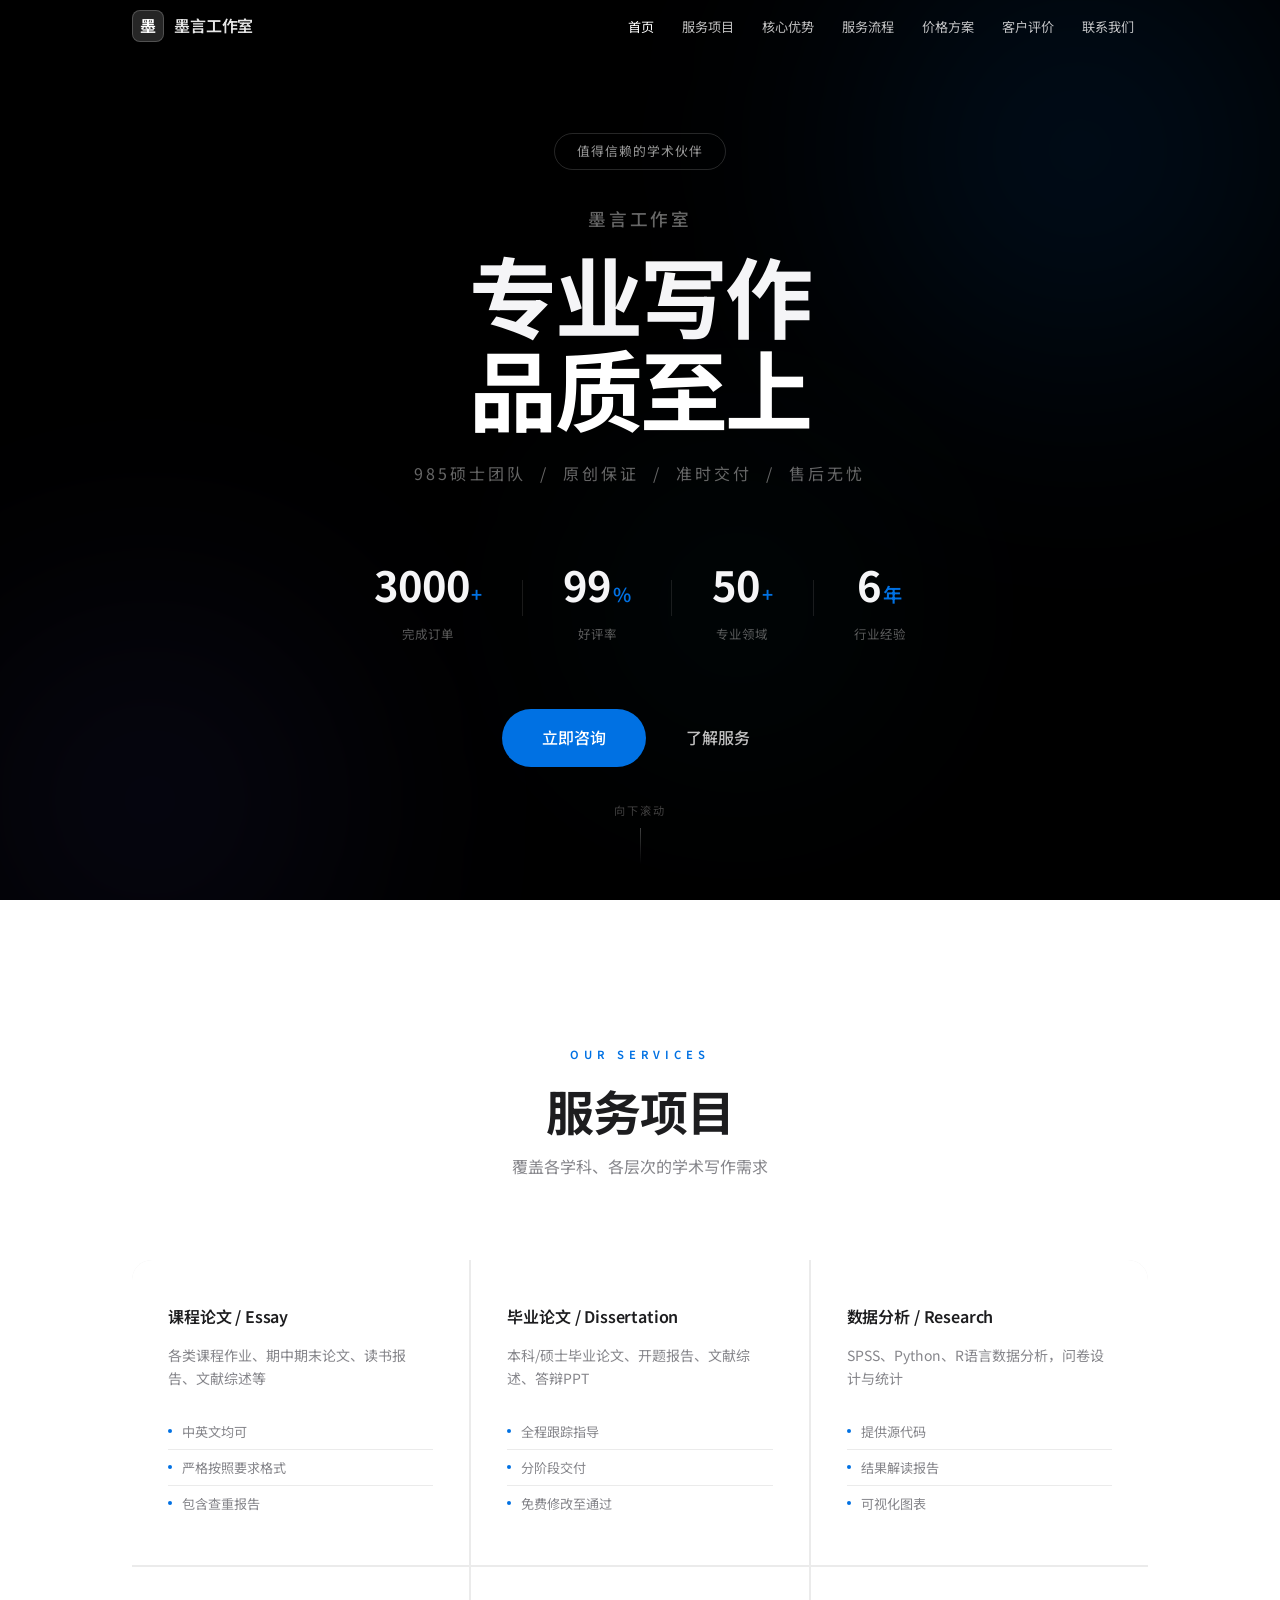
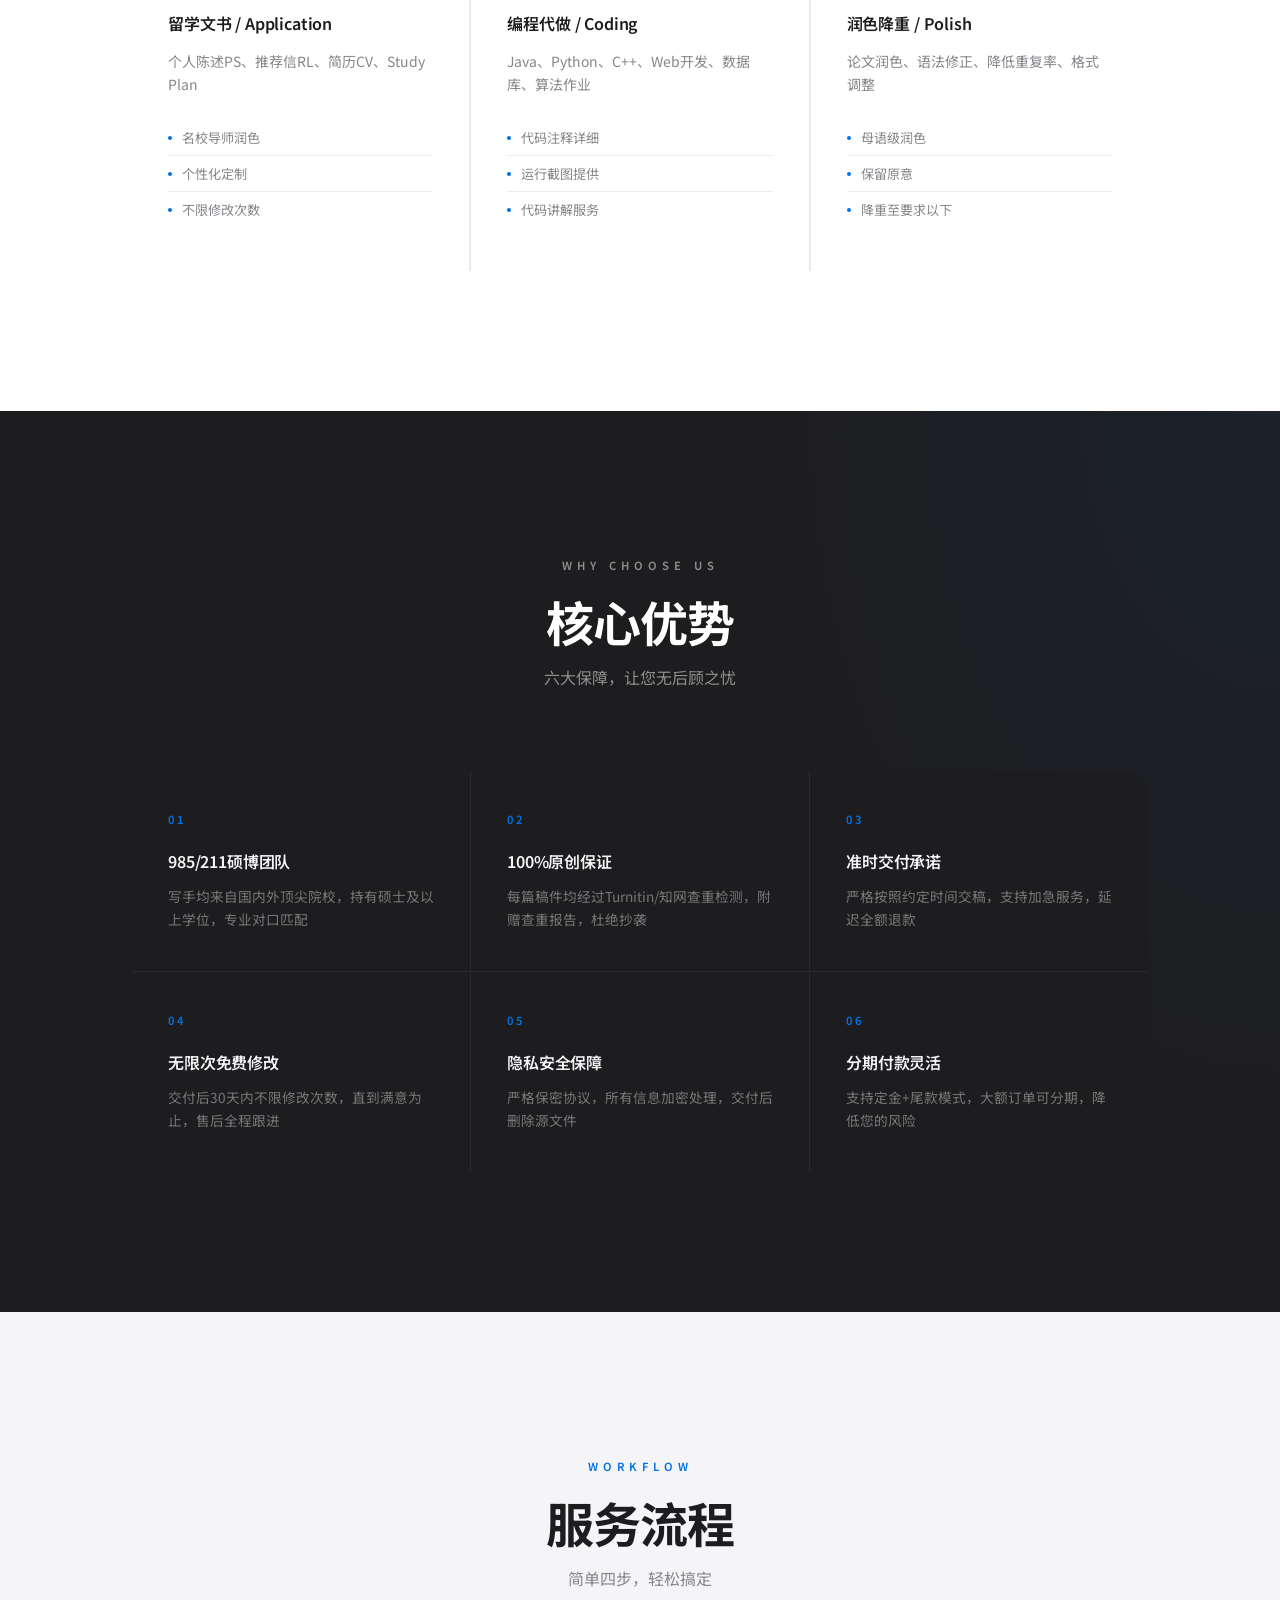
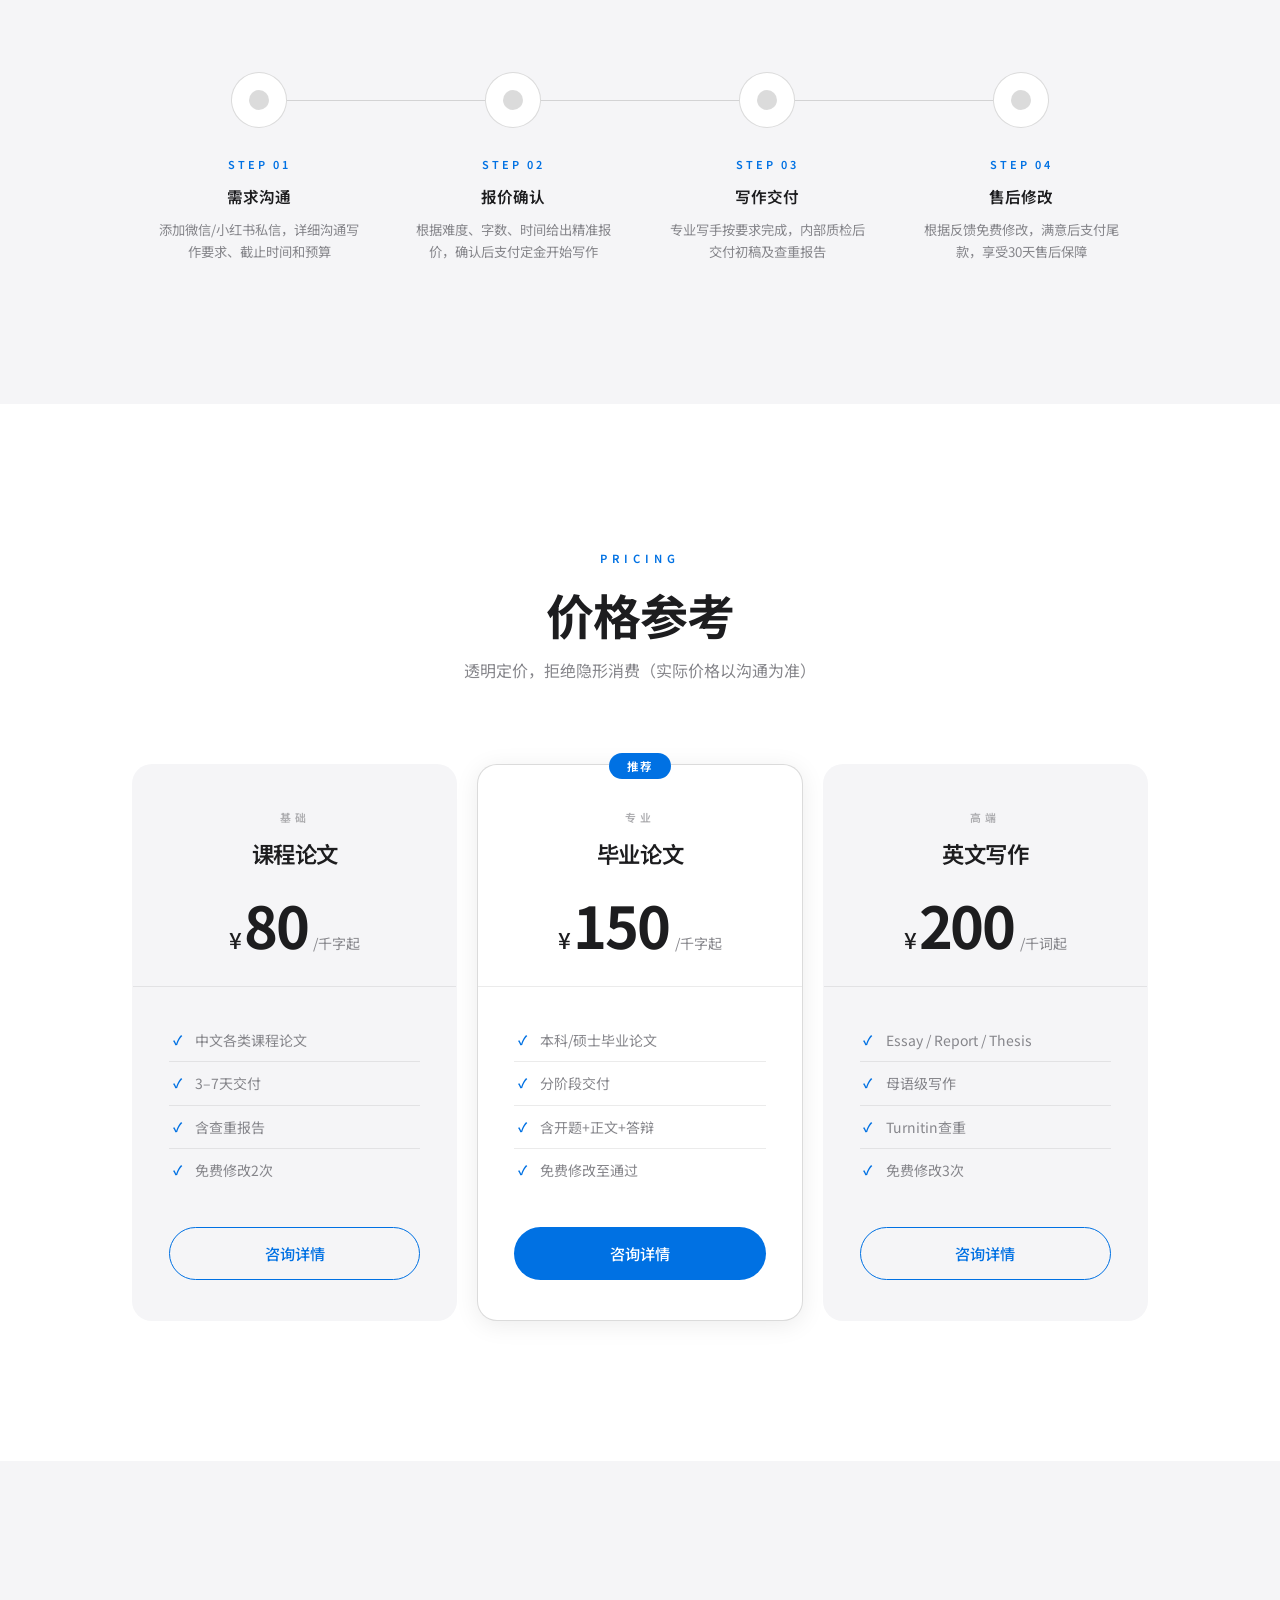
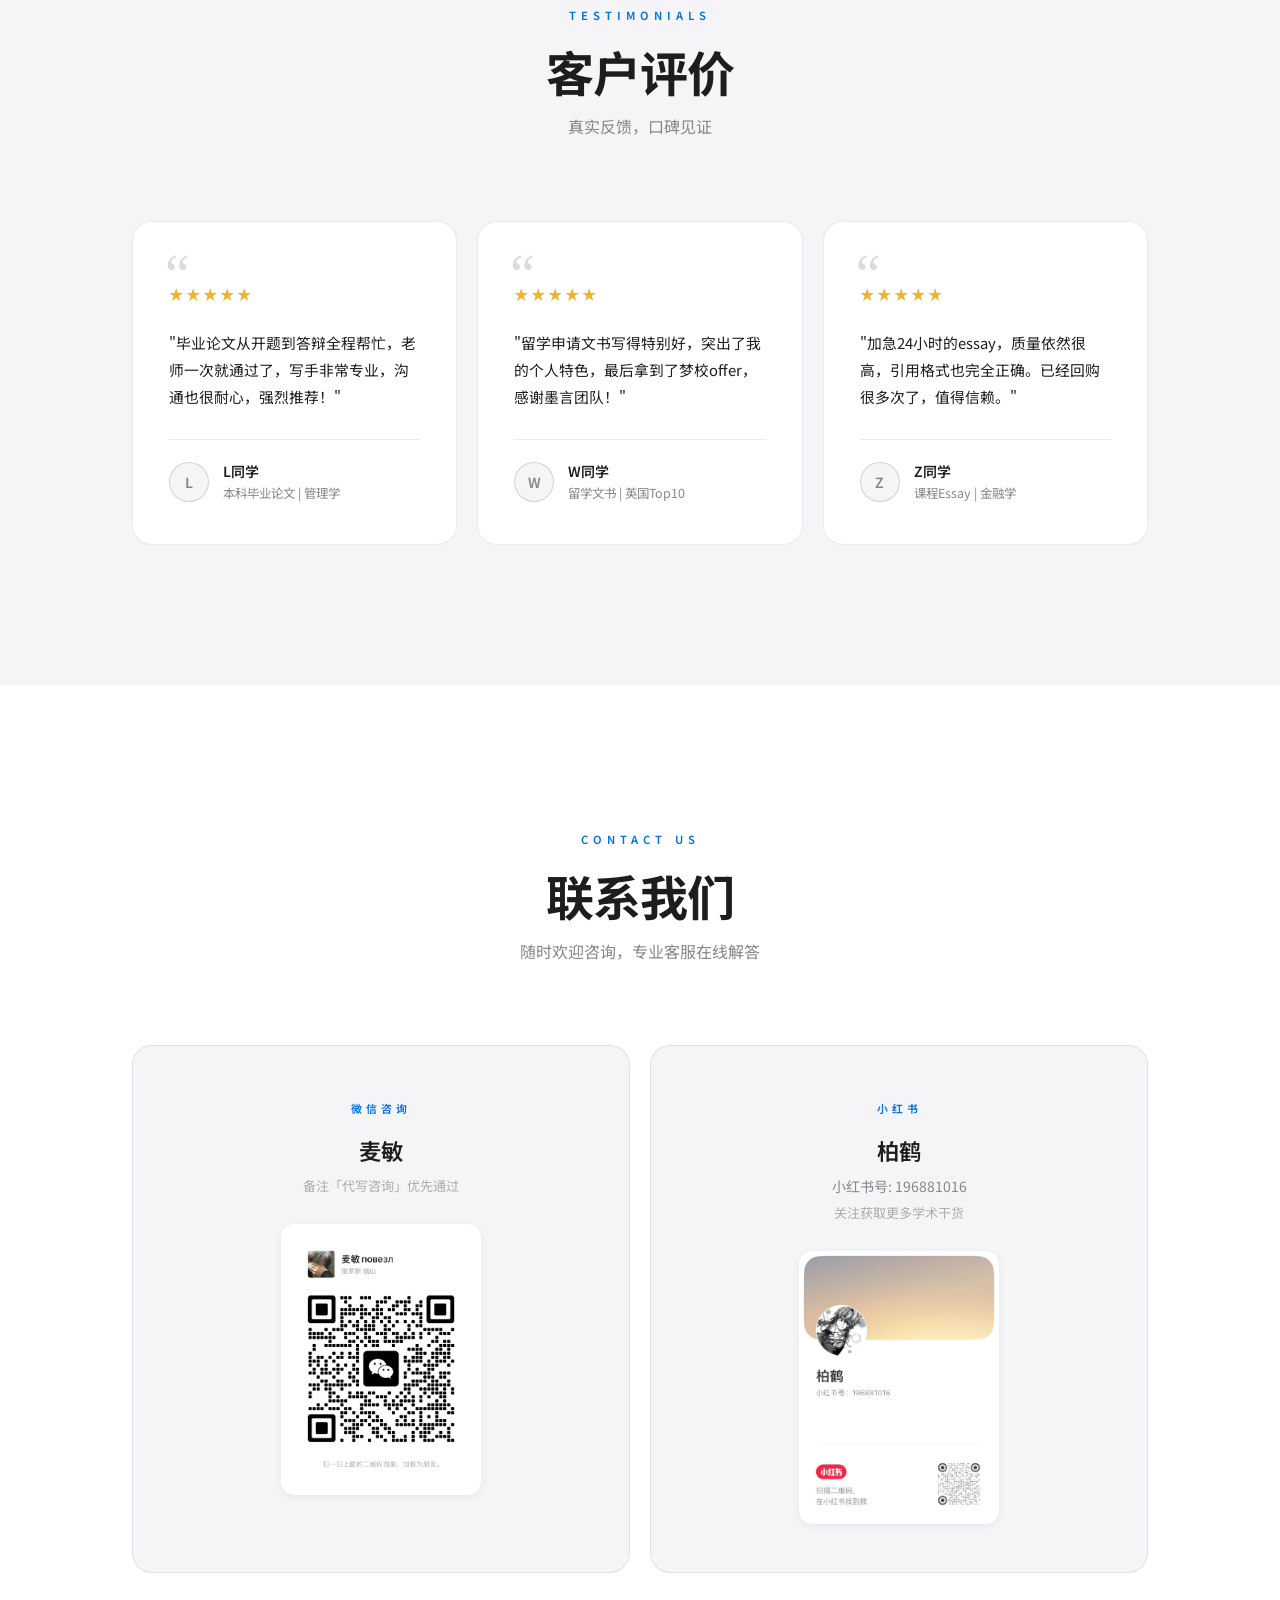
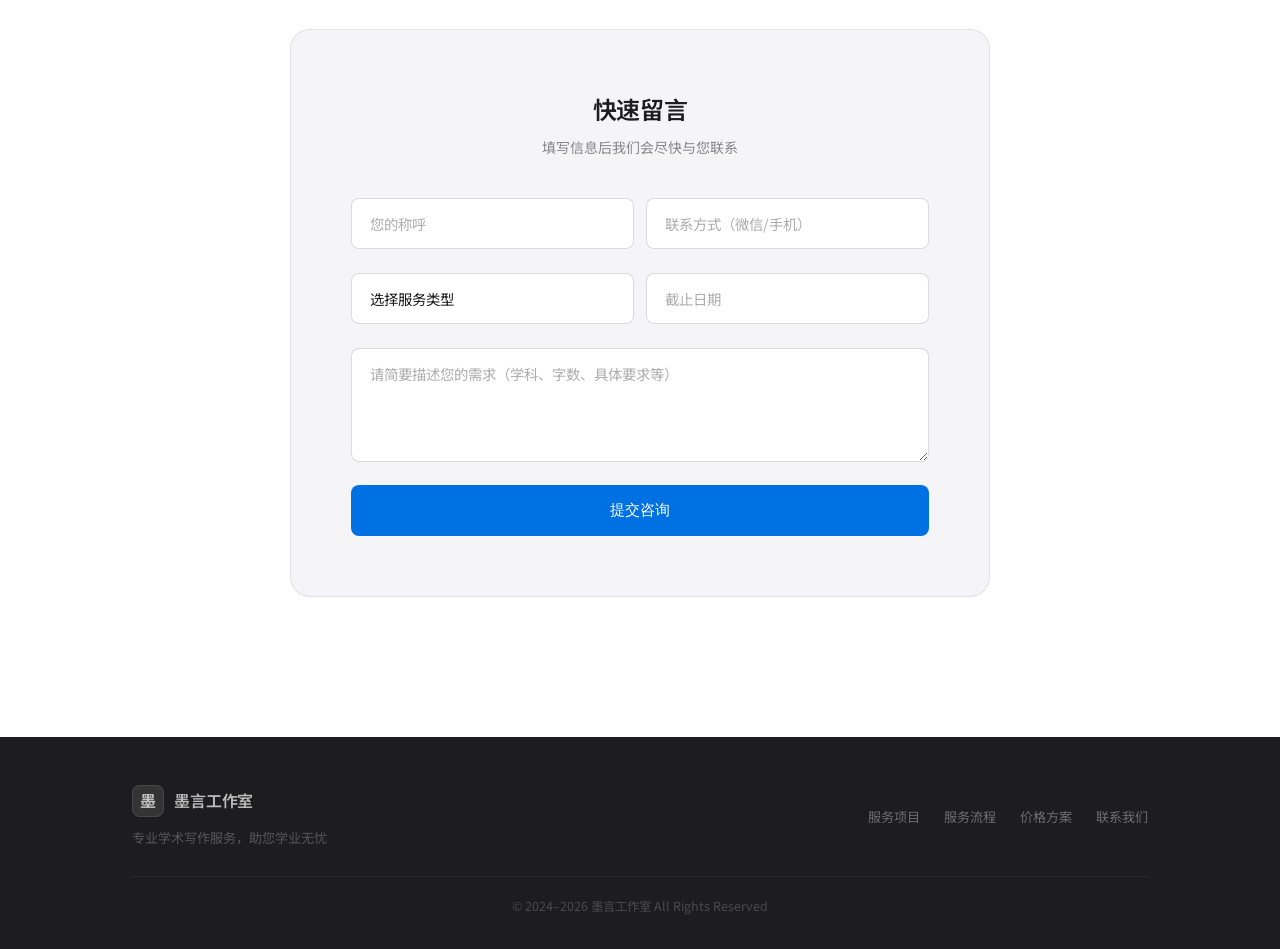
==== commit b67401c4: "Apple 风格重设计 + Skill 系统完整上线 + 联系人更新 - 网站全面改为 Apple 设计风格: SF Pro 字体、毛玻璃导航、极简留白 - 配色更换为 Apple 标准色系 (#1d" ====
--- a/index.html
+++ b/index.html
@@ -5,7 +5,7 @@
     <meta name="viewport" content="width=device-width, initial-scale=1.0">
     <title>墨言工作室 | 专业学术写作服务</title>
     <link rel="stylesheet" href="style.css">
-    <link href="https://fonts.googleapis.com/css2?family=Noto+Serif+SC:wght@400;600;700&family=Noto+Sans+SC:wght@300;400;500;700&display=swap" rel="stylesheet">
+    <link href="https://fonts.googleapis.com/css2?family=Noto+Sans+SC:wght@300;400;500;600;700&display=swap" rel="stylesheet">
 </head>
 <body>
 
@@ -40,8 +40,11 @@
     </div>
     <div class="hero-content">
         <div class="hero-badge">值得信赖的学术伙伴</div>
-        <h1 class="hero-title">专业写作<br><span class="title-accent">品质至上</span></h1>
-        <p class="hero-subtitle">985硕士团队 / 原创保证 / 准时交付 / 售后无忧</p>
+        <h1 class="hero-title">
+            <span class="brand-name">墨言工作室</span>
+            专业写作<br><span class="title-accent">品质至上</span>
+        </h1>
+        <p class="hero-subtitle">985硕士团队 &nbsp;/&nbsp; 原创保证 &nbsp;/&nbsp; 准时交付 &nbsp;/&nbsp; 售后无忧</p>
         <div class="hero-stats">
             <div class="stat-item">
                 <span class="stat-number" data-target="3000">0</span><span class="stat-plus">+</span>
@@ -83,10 +86,9 @@
             <p class="section-desc">覆盖各学科、各层次的学术写作需求</p>
         </div>
         <div class="services-grid">
-            <div class="service-card" data-index="01">
-                <div class="card-accent"></div>
-                <div class="service-header">
-                    <span class="service-num">01</span>
+            <div class="service-card">
+                <div class="card-accent"></div>
+                <div class="service-header">
                     <h3>课程论文 / Essay</h3>
                 </div>
                 <p>各类课程作业、期中期末论文、读书报告、文献综述等</p>
@@ -96,10 +98,9 @@
                     <li>包含查重报告</li>
                 </ul>
             </div>
-            <div class="service-card" data-index="02">
-                <div class="card-accent"></div>
-                <div class="service-header">
-                    <span class="service-num">02</span>
+            <div class="service-card">
+                <div class="card-accent"></div>
+                <div class="service-header">
                     <h3>毕业论文 / Dissertation</h3>
                 </div>
                 <p>本科/硕士毕业论文、开题报告、文献综述、答辩PPT</p>
@@ -109,10 +110,9 @@
                     <li>免费修改至通过</li>
                 </ul>
             </div>
-            <div class="service-card" data-index="03">
-                <div class="card-accent"></div>
-                <div class="service-header">
-                    <span class="service-num">03</span>
+            <div class="service-card">
+                <div class="card-accent"></div>
+                <div class="service-header">
                     <h3>数据分析 / Research</h3>
                 </div>
                 <p>SPSS、Python、R语言数据分析，问卷设计与统计</p>
@@ -122,10 +122,9 @@
                     <li>可视化图表</li>
                 </ul>
             </div>
-            <div class="service-card" data-index="04">
-                <div class="card-accent"></div>
-                <div class="service-header">
-                    <span class="service-num">04</span>
+            <div class="service-card">
+                <div class="card-accent"></div>
+                <div class="service-header">
                     <h3>留学文书 / Application</h3>
                 </div>
                 <p>个人陈述PS、推荐信RL、简历CV、Study Plan</p>
@@ -135,10 +134,9 @@
                     <li>不限修改次数</li>
                 </ul>
             </div>
-            <div class="service-card" data-index="05">
-                <div class="card-accent"></div>
-                <div class="service-header">
-                    <span class="service-num">05</span>
+            <div class="service-card">
+                <div class="card-accent"></div>
+                <div class="service-header">
                     <h3>编程代做 / Coding</h3>
                 </div>
                 <p>Java、Python、C++、Web开发、数据库、算法作业</p>
@@ -148,10 +146,9 @@
                     <li>代码讲解服务</li>
                 </ul>
             </div>
-            <div class="service-card" data-index="06">
-                <div class="card-accent"></div>
-                <div class="service-header">
-                    <span class="service-num">06</span>
+            <div class="service-card">
+                <div class="card-accent"></div>
+                <div class="service-header">
                     <h3>润色降重 / Polish</h3>
                 </div>
                 <p>论文润色、语法修正、降低重复率、格式调整</p>
@@ -240,10 +237,11 @@
             <h2 class="section-title">服务流程</h2>
             <p class="section-desc">简单四步，轻松搞定</p>
         </div>
-        <div class="process-timeline">
-            <div class="timeline-line"></div>
+        <div class="process-steps">
             <div class="process-step">
-                <div class="step-dot"></div>
+                <div class="step-dot">
+                    <div class="step-dot-inner"></div>
+                </div>
                 <div class="step-card">
                     <div class="step-num">STEP 01</div>
                     <h3>需求沟通</h3>
@@ -251,7 +249,9 @@
                 </div>
             </div>
             <div class="process-step">
-                <div class="step-dot"></div>
+                <div class="step-dot">
+                    <div class="step-dot-inner"></div>
+                </div>
                 <div class="step-card">
                     <div class="step-num">STEP 02</div>
                     <h3>报价确认</h3>
@@ -259,7 +259,9 @@
                 </div>
             </div>
             <div class="process-step">
-                <div class="step-dot"></div>
+                <div class="step-dot">
+                    <div class="step-dot-inner"></div>
+                </div>
                 <div class="step-card">
                     <div class="step-num">STEP 03</div>
                     <h3>写作交付</h3>
@@ -267,7 +269,9 @@
                 </div>
             </div>
             <div class="process-step">
-                <div class="step-dot"></div>
+                <div class="step-dot">
+                    <div class="step-dot-inner"></div>
+                </div>
                 <div class="step-card">
                     <div class="step-num">STEP 04</div>
                     <h3>售后修改</h3>
@@ -300,7 +304,7 @@
                 <div class="pricing-body">
                     <ul class="pricing-features">
                         <li><span class="check">&#10003;</span>中文各类课程论文</li>
-                        <li><span class="check">&#10003;</span>3-7天交付</li>
+                        <li><span class="check">&#10003;</span>3&ndash;7天交付</li>
                         <li><span class="check">&#10003;</span>含查重报告</li>
                         <li><span class="check">&#10003;</span>免费修改2次</li>
                     </ul>
@@ -416,7 +420,7 @@
             <div class="contact-card-large">
                 <div class="contact-card-inner">
                     <div class="contact-label">微信咨询</div>
-                    <h3>扫码添加好友</h3>
+                    <h3>麦敏</h3>
                     <p class="contact-note">备注「代写咨询」优先通过</p>
                     <div class="qr-image-wrapper">
                         <img src="wechat-qr.jpg" alt="微信二维码" class="qr-image">
@@ -483,7 +487,7 @@
             </div>
         </div>
         <div class="footer-bottom">
-            <p>&copy; 2024-2026 墨言工作室 All Rights Reserved</p>
+            <p>&copy; 2024&ndash;2026 墨言工作室 All Rights Reserved</p>
         </div>
     </div>
 </footer>
--- a/style.css
+++ b/style.css
@@ -6,24 +6,26 @@
 }
 
 :root {
-    --primary: #0f0f1a;
-    --primary-light: #1a1a2e;
-    --accent: #e94560;
-    --accent-glow: rgba(233, 69, 96, 0.3);
-    --gold: #d4a574;
-    --gold-light: #e8c9a0;
-    --bg-light: #f8f9fc;
-    --bg-section: #ffffff;
-    --bg-dark: #0a0a14;
-    --text-dark: #1a1a2e;
-    --text-body: #4a4a5a;
-    --text-light: #8888a0;
-    --text-white: #ffffff;
-    --border-light: rgba(0, 0, 0, 0.06);
-    --card-shadow: 0 4px 24px rgba(0, 0, 0, 0.06);
-    --card-hover-shadow: 0 12px 48px rgba(0, 0, 0, 0.12);
-    --radius: 16px;
-    --radius-lg: 24px;
+    --primary:        #1d1d1f;
+    --secondary:      #86868b;
+    --accent:         #0071e3;
+    --accent-hover:   #0077ed;
+    --accent-subtle:  rgba(0, 113, 227, 0.08);
+    --bg:             #fbfbfd;
+    --bg-alt:         #f5f5f7;
+    --surface:        #ffffff;
+    --text-primary:   #1d1d1f;
+    --text-secondary: #86868b;
+    --text-tertiary:  #adadb0;
+    --border:         rgba(0, 0, 0, 0.08);
+    --border-strong:  rgba(0, 0, 0, 0.14);
+    --shadow-sm:      0 2px 8px rgba(0, 0, 0, 0.06);
+    --shadow-md:      0 4px 24px rgba(0, 0, 0, 0.08);
+    --shadow-lg:      0 12px 48px rgba(0, 0, 0, 0.12);
+    --radius-sm:      8px;
+    --radius-md:      14px;
+    --radius-lg:      20px;
+    --radius-xl:      28px;
 }
 
 html {
@@ -31,78 +33,62 @@
 }
 
 body {
-    font-family: 'Noto Sans SC', -apple-system, BlinkMacSystemFont, 'Segoe UI', sans-serif;
-    color: var(--text-body);
-    line-height: 1.7;
+    font-family: -apple-system, BlinkMacSystemFont, 'SF Pro Display', 'SF Pro Text',
+                 'Noto Sans SC', 'PingFang SC', 'Microsoft YaHei', sans-serif;
+    color: var(--text-primary);
+    line-height: 1.6;
     overflow-x: hidden;
-    background: var(--bg-light);
+    background: var(--bg);
+    -webkit-font-smoothing: antialiased;
+    -moz-osx-font-smoothing: grayscale;
 }
 
 .container {
-    max-width: 1200px;
+    max-width: 1080px;
     margin: 0 auto;
-    padding: 0 24px;
+    padding: 0 32px;
 }
 
 /* ============ Section Header ============ */
 .section-header {
     text-align: center;
-    margin-bottom: 72px;
+    margin-bottom: 80px;
 }
 
 .section-tag {
     display: inline-block;
-    font-size: 0.75rem;
-    font-weight: 700;
-    letter-spacing: 4px;
+    font-size: 0.7rem;
+    font-weight: 600;
+    letter-spacing: 5px;
     text-transform: uppercase;
     color: var(--accent);
+    margin-bottom: 20px;
+}
+
+.section-tag.light {
+    color: rgba(255, 255, 255, 0.5);
+}
+
+.section-title {
+    font-size: 3rem;
+    font-weight: 700;
+    color: var(--text-primary);
     margin-bottom: 16px;
-    position: relative;
-    padding: 0 20px;
-}
-
-.section-tag::before,
-.section-tag::after {
-    content: '';
-    position: absolute;
-    top: 50%;
-    width: 30px;
-    height: 1px;
-    background: var(--accent);
-    opacity: 0.5;
-}
-
-.section-tag::before { right: 100%; }
-.section-tag::after { left: 100%; }
-
-.section-tag.light {
-    color: var(--gold);
-}
-
-.section-tag.light::before,
-.section-tag.light::after {
-    background: var(--gold);
-}
-
-.section-title {
-    font-family: 'Noto Serif SC', serif;
-    font-size: 2.8rem;
-    font-weight: 700;
-    color: var(--text-dark);
-    margin-bottom: 16px;
-    letter-spacing: 2px;
+    letter-spacing: -0.02em;
+    line-height: 1.1;
 }
 
 .section-title.light {
-    color: var(--text-white);
+    color: #ffffff;
 }
 
 .section-desc {
-    color: var(--text-light);
-    font-size: 1.05rem;
-    max-width: 500px;
+    color: var(--text-secondary);
+    font-size: 1rem;
+    max-width: 480px;
     margin: 0 auto;
+    line-height: 1.7;
+    font-weight: 400;
 }
 
 .section-desc.light {
@@ -112,64 +98,60 @@
 /* ============ 按钮 ============ */
 .btn-primary {
     display: inline-block;
-    background: linear-gradient(135deg, var(--accent), #ff6b81);
-    color: white;
-    padding: 15px 42px;
-    border-radius: 50px;
+    background: var(--accent);
+    color: #ffffff;
+    padding: 14px 36px;
+    border-radius: 980px;
     text-decoration: none;
-    font-size: 1rem;
-    font-weight: 600;
+    font-size: 0.95rem;
+    font-weight: 500;
     border: none;
     cursor: pointer;
-    transition: all 0.4s cubic-bezier(0.25, 0.8, 0.25, 1);
-    box-shadow: 0 4px 24px var(--accent-glow);
-    letter-spacing: 1px;
+    transition: background 0.3s ease, transform 0.3s ease, box-shadow 0.3s ease;
+    letter-spacing: 0;
 }
 
 .btn-primary:hover {
-    transform: translateY(-3px);
-    box-shadow: 0 8px 36px rgba(233, 69, 96, 0.5);
+    background: var(--accent-hover);
+    transform: translateY(-1px);
+    box-shadow: 0 4px 20px rgba(0, 113, 227, 0.3);
 }
 
 .btn-ghost {
     display: inline-block;
-    color: rgba(255, 255, 255, 0.8);
-    padding: 15px 42px;
-    border-radius: 50px;
+    color: var(--accent);
+    padding: 14px 36px;
+    border-radius: 980px;
     text-decoration: none;
-    font-size: 1rem;
+    font-size: 0.95rem;
     font-weight: 500;
-    border: 1px solid rgba(255, 255, 255, 0.25);
-    transition: all 0.3s ease;
-    backdrop-filter: blur(4px);
+    border: none;
+    transition: color 0.3s ease;
+    background: transparent;
 }
 
 .btn-ghost:hover {
-    border-color: rgba(255, 255, 255, 0.6);
-    color: white;
-    background: rgba(255, 255, 255, 0.05);
+    color: var(--accent-hover);
+    text-decoration: underline;
 }
 
 .btn-outline {
     display: inline-block;
-    border: 2px solid var(--accent);
+    border: 1.5px solid var(--accent);
     color: var(--accent);
-    padding: 13px 40px;
-    border-radius: 50px;
+    padding: 13px 36px;
+    border-radius: 980px;
     text-decoration: none;
     font-size: 0.95rem;
-    font-weight: 600;
-    transition: all 0.4s cubic-bezier(0.25, 0.8, 0.25, 1);
+    font-weight: 500;
+    transition: all 0.3s ease;
     background: transparent;
     cursor: pointer;
-    letter-spacing: 1px;
 }
 
 .btn-outline:hover {
     background: var(--accent);
-    color: white;
-    transform: translateY(-3px);
-    box-shadow: 0 6px 24px var(--accent-glow);
+    color: #ffffff;
 }
 
 /* ============ 导航栏 ============ */
@@ -178,22 +160,22 @@
     top: 0;
     width: 100%;
     z-index: 1000;
-    background: transparent;
-    padding: 20px 0;
-    transition: all 0.4s ease;
+    padding: 0;
+    transition: background 0.5s ease, backdrop-filter 0.5s ease, box-shadow 0.5s ease;
 }
 
 .navbar.scrolled {
-    background: rgba(15, 15, 26, 0.95);
-    backdrop-filter: blur(20px);
-    padding: 12px 0;
-    box-shadow: 0 4px 30px rgba(0, 0, 0, 0.2);
+    background: rgba(251, 251, 253, 0.85);
+    backdrop-filter: saturate(180%) blur(20px);
+    -webkit-backdrop-filter: saturate(180%) blur(20px);
+    box-shadow: 0 1px 0 var(--border);
 }
 
 .nav-container {
-    max-width: 1200px;
+    max-width: 1080px;
     margin: 0 auto;
-    padding: 0 24px;
+    padding: 0 32px;
+    height: 52px;
     display: flex;
     justify-content: space-between;
     align-items: center;
@@ -202,95 +184,105 @@
 .logo {
     display: flex;
     align-items: center;
-    gap: 12px;
+    gap: 10px;
 }
 
 .logo-icon {
-    font-family: 'Noto Serif SC', serif;
-    font-size: 1.2rem;
+    font-size: 1rem;
     font-weight: 700;
-    color: var(--primary);
-    background: var(--gold);
-    width: 36px;
-    height: 36px;
+    color: var(--surface);
+    background: var(--primary);
+    width: 32px;
+    height: 32px;
     display: flex;
     align-items: center;
     justify-content: center;
     border-radius: 8px;
+    letter-spacing: 0;
+    flex-shrink: 0;
 }
 
 .logo-text {
-    font-family: 'Noto Serif SC', serif;
-    font-size: 1.3rem;
-    font-weight: 700;
-    color: var(--text-white);
+    font-size: 1rem;
+    font-weight: 600;
+    color: var(--text-primary);
+    letter-spacing: -0.01em;
+}
+
+/* 初始导航在深色 hero 上，文字改白 */
+.navbar:not(.scrolled) .logo-icon {
+    background: rgba(255, 255, 255, 0.15);
+    color: #ffffff;
+    border: 1px solid rgba(255, 255, 255, 0.2);
+}
+
+.navbar:not(.scrolled) .logo-text {
+    color: rgba(255, 255, 255, 0.9);
+}
+
+.navbar:not(.scrolled) .nav-links a {
+    color: rgba(255, 255, 255, 0.75);
+}
+
+.navbar:not(.scrolled) .nav-links a:hover,
+.navbar:not(.scrolled) .nav-links a.active {
+    color: #ffffff;
+}
+
+.navbar:not(.scrolled) .hamburger span {
+    background: rgba(255, 255, 255, 0.8);
 }
 
 .nav-links {
     display: flex;
     list-style: none;
-    gap: 32px;
+    gap: 0;
 }
 
 .nav-links a {
-    color: rgba(255, 255, 255, 0.7);
+    display: block;
+    color: var(--text-secondary);
     text-decoration: none;
-    font-size: 0.9rem;
+    font-size: 0.82rem;
     font-weight: 400;
-    transition: color 0.3s;
-    position: relative;
-    letter-spacing: 0.5px;
+    padding: 6px 14px;
+    border-radius: 6px;
+    transition: color 0.25s ease;
+    letter-spacing: 0;
 }
 
 .nav-links a:hover,
 .nav-links a.active {
-    color: var(--gold);
-}
-
-.nav-links a::after {
-    content: '';
-    position: absolute;
-    bottom: -6px;
-    left: 50%;
-    transform: translateX(-50%);
-    width: 0;
-    height: 2px;
-    background: var(--gold);
-    transition: width 0.3s;
-    border-radius: 1px;
-}
-
-.nav-links a:hover::after,
-.nav-links a.active::after {
-    width: 100%;
+    color: var(--text-primary);
 }
 
 .hamburger {
     display: none;
     flex-direction: column;
-    gap: 6px;
+    gap: 5px;
     cursor: pointer;
     padding: 4px;
 }
 
 .hamburger span {
-    width: 24px;
-    height: 2px;
-    background: white;
-    transition: all 0.3s;
+    width: 22px;
+    height: 1.5px;
+    background: var(--text-primary);
+    transition: all 0.35s cubic-bezier(0.4, 0, 0.2, 1);
     border-radius: 2px;
 }
 
 .hamburger.active span:nth-child(1) {
-    transform: rotate(45deg) translate(5px, 5px);
+    transform: rotate(45deg) translate(4.5px, 4.5px);
 }
 
 .hamburger.active span:nth-child(2) {
     opacity: 0;
+    transform: scaleX(0);
 }
 
 .hamburger.active span:nth-child(3) {
-    transform: rotate(-45deg) translate(5px, -5px);
+    transform: rotate(-45deg) translate(4.5px, -4.5px);
 }
 
 /* ============ Hero 首页 ============ */
@@ -301,7 +293,7 @@
     justify-content: center;
     text-align: center;
     position: relative;
-    background: linear-gradient(160deg, #0f0f1a 0%, #1a1a2e 40%, #16213e 70%, #0f3460 100%);
+    background: #000000;
     overflow: hidden;
 }
 
@@ -314,109 +306,116 @@
 .shape {
     position: absolute;
     border-radius: 50%;
-    filter: blur(80px);
-    opacity: 0.4;
+    filter: blur(120px);
+    opacity: 0.5;
 }
 
 .shape-1 {
+    width: 700px;
+    height: 700px;
+    background: radial-gradient(circle, rgba(0, 113, 227, 0.35), transparent 65%);
+    top: -200px;
+    right: -150px;
+    animation: float1 18s ease-in-out infinite;
+}
+
+.shape-2 {
     width: 600px;
     height: 600px;
-    background: radial-gradient(circle, rgba(233, 69, 96, 0.25), transparent 70%);
-    top: -200px;
-    right: -100px;
-    animation: float1 12s ease-in-out infinite;
-}
-
-.shape-2 {
-    width: 500px;
-    height: 500px;
-    background: radial-gradient(circle, rgba(212, 165, 116, 0.2), transparent 70%);
-    bottom: -150px;
-    left: -100px;
-    animation: float2 15s ease-in-out infinite;
+    background: radial-gradient(circle, rgba(94, 92, 230, 0.25), transparent 65%);
+    bottom: -200px;
+    left: -150px;
+    animation: float2 22s ease-in-out infinite;
 }
 
 .shape-3 {
-    width: 300px;
-    height: 300px;
-    background: radial-gradient(circle, rgba(15, 52, 96, 0.5), transparent 70%);
-    top: 50%;
-    left: 50%;
-    transform: translate(-50%, -50%);
-    animation: float3 10s ease-in-out infinite;
+    width: 400px;
+    height: 400px;
+    background: radial-gradient(circle, rgba(0, 195, 255, 0.15), transparent 65%);
+    top: 45%;
+    left: 42%;
+    animation: float3 14s ease-in-out infinite;
 }
 
 @keyframes float1 {
     0%, 100% { transform: translate(0, 0); }
-    50% { transform: translate(-40px, 30px); }
+    50%       { transform: translate(-50px, 40px); }
 }
 
 @keyframes float2 {
     0%, 100% { transform: translate(0, 0); }
-    50% { transform: translate(30px, -40px); }
+    50%       { transform: translate(40px, -50px); }
 }
 
 @keyframes float3 {
-    0%, 100% { transform: translate(-50%, -50%) scale(1); }
-    50% { transform: translate(-50%, -50%) scale(1.2); }
+    0%, 100% { transform: scale(1); }
+    50%       { transform: scale(1.25); }
 }
 
 .hero-content {
     position: relative;
     z-index: 2;
     padding: 0 24px;
+    max-width: 820px;
 }
 
 .hero-badge {
     display: inline-block;
-    padding: 8px 24px;
-    border: 1px solid rgba(212, 165, 116, 0.3);
-    border-radius: 50px;
-    color: var(--gold-light);
-    font-size: 0.85rem;
+    padding: 7px 22px;
+    border: 1px solid rgba(255, 255, 255, 0.15);
+    border-radius: 980px;
+    color: rgba(255, 255, 255, 0.6);
+    font-size: 0.8rem;
+    letter-spacing: 1px;
+    margin-bottom: 40px;
+    font-weight: 400;
+}
+
+.hero-title {
+    font-size: 5.5rem;
+    font-weight: 700;
+    color: #f5f5f7;
+    margin-bottom: 0;
+    letter-spacing: -0.03em;
+    line-height: 1.05;
+}
+
+.hero-title .brand-name {
+    display: block;
+    font-size: 1.1rem;
+    font-weight: 500;
+    color: rgba(255, 255, 255, 0.4);
+    letter-spacing: 0.15em;
+    margin-bottom: 20px;
+    text-transform: uppercase;
+}
+
+.title-accent {
+    color: #ffffff;
+}
+
+.hero-subtitle {
+    font-size: 1rem;
+    color: rgba(255, 255, 255, 0.4);
+    margin: 28px 0 64px;
     letter-spacing: 3px;
-    margin-bottom: 32px;
-    backdrop-filter: blur(4px);
-    background: rgba(212, 165, 116, 0.05);
-}
-
-.hero-title {
-    font-family: 'Noto Serif SC', serif;
-    font-size: 4.5rem;
-    color: var(--text-white);
-    margin-bottom: 24px;
-    letter-spacing: 6px;
-    line-height: 1.2;
-}
-
-.title-accent {
-    background: linear-gradient(135deg, var(--gold), var(--gold-light));
-    -webkit-background-clip: text;
-    -webkit-text-fill-color: transparent;
-    background-clip: text;
-}
-
-.hero-subtitle {
-    font-size: 1.1rem;
-    color: rgba(255, 255, 255, 0.5);
-    margin-bottom: 56px;
-    letter-spacing: 4px;
-    font-weight: 300;
+    font-weight: 400;
 }
 
 .hero-stats {
     display: flex;
     justify-content: center;
     align-items: center;
-    gap: 40px;
-    margin-bottom: 56px;
+    gap: 0;
+    margin-bottom: 64px;
     flex-wrap: wrap;
 }
 
 .stat-divider {
     width: 1px;
-    height: 40px;
-    background: rgba(255, 255, 255, 0.15);
+    height: 36px;
+    background: rgba(255, 255, 255, 0.1);
+    margin: 0 40px;
 }
 
 .stat-item {
@@ -424,136 +423,150 @@
 }
 
 .stat-number {
-    font-size: 2.8rem;
+    font-size: 2.6rem;
     font-weight: 700;
-    color: var(--text-white);
+    color: #f5f5f7;
     display: inline;
-    font-family: 'Noto Serif SC', serif;
+    letter-spacing: -0.03em;
 }
 
 .stat-plus {
-    font-size: 1.3rem;
-    color: var(--gold);
-    font-weight: 600;
+    font-size: 1.2rem;
+    color: var(--accent);
+    font-weight: 600;
+    margin-left: 2px;
 }
 
 .stat-label {
     display: block;
-    color: rgba(255, 255, 255, 0.4);
-    font-size: 0.85rem;
-    margin-top: 6px;
-    letter-spacing: 2px;
+    color: rgba(255, 255, 255, 0.35);
+    font-size: 0.78rem;
+    margin-top: 8px;
+    letter-spacing: 1px;
+    font-weight: 400;
 }
 
 .hero-cta {
     display: flex;
-    gap: 20px;
+    gap: 12px;
     justify-content: center;
     flex-wrap: wrap;
 }
 
+.hero-cta .btn-primary {
+    padding: 16px 40px;
+    font-size: 1rem;
+}
+
+.hero-cta .btn-ghost {
+    color: rgba(255, 255, 255, 0.75);
+    padding: 16px 28px;
+    font-size: 1rem;
+}
+
+.hero-cta .btn-ghost:hover {
+    color: #ffffff;
+    text-decoration: none;
+}
+
 .scroll-indicator {
     position: absolute;
-    bottom: 40px;
+    bottom: 36px;
     left: 50%;
     transform: translateX(-50%);
-    color: rgba(255, 255, 255, 0.3);
-    font-size: 0.75rem;
-    letter-spacing: 3px;
+    color: rgba(255, 255, 255, 0.25);
+    font-size: 0.7rem;
+    letter-spacing: 2px;
     display: flex;
     flex-direction: column;
     align-items: center;
     gap: 8px;
-    animation: fadeInUp 1s ease 1s both;
+    animation: fadeInUp 1s ease 1.2s both;
 }
 
 .scroll-arrow {
     width: 1px;
-    height: 40px;
-    background: linear-gradient(to bottom, rgba(255,255,255,0.3), transparent);
-    animation: scrollPulse 2s ease-in-out infinite;
+    height: 36px;
+    background: linear-gradient(to bottom, rgba(255, 255, 255, 0.25), transparent);
+    animation: scrollPulse 2.5s ease-in-out infinite;
 }
 
 @keyframes scrollPulse {
-    0%, 100% { opacity: 0.3; height: 40px; }
-    50% { opacity: 0.8; height: 50px; }
+    0%, 100% { opacity: 0.25; }
+    50%       { opacity: 0.7; }
 }
 
 @keyframes fadeInUp {
-    from { opacity: 0; transform: translateX(-50%) translateY(20px); }
-    to { opacity: 1; transform: translateX(-50%) translateY(0); }
+    from { opacity: 0; transform: translateX(-50%) translateY(16px); }
+    to   { opacity: 1; transform: translateX(-50%) translateY(0); }
 }
 
 /* ============ 服务项目 ============ */
 .services {
-    padding: 120px 0;
-    background: var(--bg-section);
+    padding: 140px 0;
+    background: var(--surface);
 }
 
 .services-grid {
     display: grid;
     grid-template-columns: repeat(3, 1fr);
-    gap: 24px;
+    gap: 2px;
+    background: var(--border);
+    border-radius: var(--radius-lg);
+    overflow: hidden;
 }
 
 .service-card {
-    background: var(--bg-light);
-    border-radius: var(--radius);
-    padding: 36px 32px;
+    background: var(--surface);
+    padding: 44px 36px;
     position: relative;
-    overflow: hidden;
-    transition: all 0.5s cubic-bezier(0.25, 0.8, 0.25, 1);
-    border: 1px solid var(--border-light);
+    transition: background 0.4s ease;
 }
 
 .service-card:hover {
-    transform: translateY(-8px);
-    box-shadow: var(--card-hover-shadow);
-    background: white;
-}
-
+    background: var(--bg-alt);
+}
+
+/* 顶部蓝色指示线，仅在 hover 时 */
 .card-accent {
     position: absolute;
     top: 0;
     left: 0;
     width: 100%;
-    height: 3px;
-    background: linear-gradient(90deg, var(--accent), var(--gold));
+    height: 2px;
+    background: var(--accent);
     transform: scaleX(0);
     transform-origin: left;
-    transition: transform 0.5s ease;
+    transition: transform 0.5s cubic-bezier(0.4, 0, 0.2, 1);
 }
 
 .service-card:hover .card-accent {
     transform: scaleX(1);
 }
 
+/* service-num 完全隐藏 */
+.service-num {
+    display: none;
+}
+
 .service-header {
     display: flex;
     align-items: center;
-    gap: 16px;
-    margin-bottom: 16px;
-}
-
-.service-num {
-    font-family: 'Noto Serif SC', serif;
-    font-size: 2rem;
-    font-weight: 700;
-    color: rgba(233, 69, 96, 0.12);
-    line-height: 1;
+    margin-bottom: 14px;
 }
 
 .service-card h3 {
-    font-size: 1.15rem;
-    color: var(--text-dark);
-    font-weight: 600;
+    font-size: 1rem;
+    color: var(--text-primary);
+    font-weight: 600;
+    letter-spacing: -0.01em;
 }
 
 .service-card > p {
-    color: var(--text-light);
-    font-size: 0.9rem;
-    margin-bottom: 20px;
-    line-height: 1.6;
+    color: var(--text-secondary);
+    font-size: 0.875rem;
+    margin-bottom: 24px;
+    line-height: 1.65;
 }
 
 .service-card ul {
@@ -562,11 +575,12 @@
 
 .service-card li {
     padding: 7px 0;
-    color: var(--text-body);
-    font-size: 0.88rem;
-    border-bottom: 1px solid var(--border-light);
-    padding-left: 16px;
-    position: relative;
+    color: var(--text-secondary);
+    font-size: 0.82rem;
+    display: flex;
+    align-items: center;
+    gap: 10px;
+    border-bottom: 1px solid var(--border);
 }
 
 .service-card li:last-child {
@@ -575,21 +589,17 @@
 
 .service-card li::before {
     content: '';
-    position: absolute;
-    left: 0;
-    top: 50%;
-    width: 6px;
-    height: 6px;
+    width: 4px;
+    height: 4px;
     border-radius: 50%;
     background: var(--accent);
-    opacity: 0.5;
-    transform: translateY(-50%);
+    flex-shrink: 0;
 }
 
 /* ============ 为什么选择我们 ============ */
 .why-us {
-    padding: 120px 0;
-    background: linear-gradient(160deg, var(--primary) 0%, var(--primary-light) 100%);
+    padding: 140px 0;
+    background: var(--primary);
     position: relative;
     overflow: hidden;
 }
@@ -599,227 +609,232 @@
     position: absolute;
     top: 0;
     right: 0;
-    width: 40%;
+    width: 50%;
     height: 100%;
-    background: radial-gradient(ellipse at top right, rgba(233, 69, 96, 0.08), transparent 60%);
+    background: radial-gradient(ellipse at top right, rgba(0, 113, 227, 0.06), transparent 60%);
+    pointer-events: none;
 }
 
 .why-grid {
     display: grid;
-    grid-template-columns: repeat(2, 1fr);
-    gap: 24px;
+    grid-template-columns: repeat(3, 1fr);
+    gap: 1px;
+    background: rgba(255, 255, 255, 0.06);
+    border-radius: var(--radius-lg);
+    overflow: hidden;
     position: relative;
 }
 
 .why-item {
-    display: flex;
-    gap: 24px;
-    padding: 32px;
-    border-radius: var(--radius);
-    background: rgba(255, 255, 255, 0.03);
-    border: 1px solid rgba(255, 255, 255, 0.06);
-    transition: all 0.4s ease;
+    padding: 40px 36px;
+    background: var(--primary);
+    transition: background 0.4s ease;
 }
 
 .why-item:hover {
-    background: rgba(255, 255, 255, 0.08);
-    border-color: rgba(255, 255, 255, 0.12);
-    transform: translateY(-4px);
-}
-
+    background: #2a2a2d;
+}
+
+/* 不再使用图标方块，改用纯文字编号 */
 .why-icon-box {
-    flex-shrink: 0;
+    margin-bottom: 20px;
 }
 
 .why-number {
-    width: 52px;
-    height: 52px;
-    border-radius: 12px;
-    background: linear-gradient(135deg, var(--accent), #ff6b81);
-    color: white;
-    font-size: 0.9rem;
-    font-weight: 700;
-    display: flex;
-    align-items: center;
-    justify-content: center;
-    letter-spacing: 1px;
+    font-size: 0.7rem;
+    font-weight: 600;
+    letter-spacing: 3px;
+    color: var(--accent);
+    text-transform: uppercase;
 }
 
 .why-content h3 {
-    font-size: 1.1rem;
-    color: white;
-    margin-bottom: 8px;
-    font-weight: 600;
+    font-size: 1rem;
+    color: #f5f5f7;
+    margin-bottom: 10px;
+    font-weight: 600;
+    letter-spacing: -0.01em;
 }
 
 .why-content p {
-    color: rgba(255, 255, 255, 0.5);
-    font-size: 0.9rem;
+    color: rgba(255, 255, 255, 0.4);
+    font-size: 0.855rem;
     line-height: 1.7;
-}
-
-/* ============ 服务流程 ============ */
+    font-weight: 400;
+}
+
+/* ============ 服务流程 (横向步骤条) ============ */
 .process {
-    padding: 120px 0;
-    background: var(--bg-section);
-}
-
-.process-timeline {
+    padding: 140px 0;
+    background: var(--bg-alt);
+}
+
+/* 横向4步布局 */
+.process-steps {
+    display: grid;
+    grid-template-columns: repeat(4, 1fr);
+    gap: 0;
     position: relative;
-    max-width: 700px;
-    margin: 0 auto;
-}
-
-.timeline-line {
-    position: absolute;
-    left: 24px;
-    top: 0;
-    bottom: 0;
-    width: 2px;
-    background: linear-gradient(to bottom, var(--accent), var(--gold), transparent);
-}
-
-.process-step {
-    display: flex;
-    gap: 32px;
-    margin-bottom: 48px;
-    position: relative;
-    align-items: flex-start;
-}
-
-.process-step:last-child {
-    margin-bottom: 0;
-}
-
-.step-dot {
-    width: 50px;
-    height: 50px;
-    border-radius: 50%;
-    background: var(--bg-section);
-    border: 3px solid var(--accent);
-    flex-shrink: 0;
-    position: relative;
-    z-index: 2;
-    transition: all 0.3s ease;
-}
-
-.step-dot::after {
+    counter-reset: step-counter;
+}
+
+/* 步骤间连接线 */
+.process-steps::before {
     content: '';
     position: absolute;
-    inset: 8px;
+    top: 28px;
+    left: calc(12.5% + 4px);
+    right: calc(12.5% + 4px);
+    height: 1px;
+    background: var(--border-strong);
+    z-index: 0;
+}
+
+.process-step {
+    display: flex;
+    flex-direction: column;
+    align-items: center;
+    text-align: center;
+    padding: 0 24px;
+    position: relative;
+    z-index: 1;
+}
+
+/* 步骤圆点 */
+.step-dot {
+    width: 56px;
+    height: 56px;
     border-radius: 50%;
+    background: var(--surface);
+    border: 1.5px solid var(--border-strong);
+    display: flex;
+    align-items: center;
+    justify-content: center;
+    margin-bottom: 28px;
+    transition: border-color 0.4s ease, box-shadow 0.4s ease;
+    position: relative;
+}
+
+.step-dot-inner {
+    width: 20px;
+    height: 20px;
+    border-radius: 50%;
+    background: var(--border-strong);
+    transition: background 0.4s ease;
+}
+
+.process-step:hover .step-dot {
+    border-color: var(--accent);
+    box-shadow: 0 0 0 6px rgba(0, 113, 227, 0.08);
+}
+
+.process-step:hover .step-dot-inner {
     background: var(--accent);
-    opacity: 0;
-    transition: opacity 0.3s;
-}
-
-.process-step:hover .step-dot::after {
-    opacity: 1;
 }
 
 .step-card {
-    background: var(--bg-light);
-    border-radius: var(--radius);
-    padding: 28px 32px;
-    flex: 1;
-    border: 1px solid var(--border-light);
-    transition: all 0.4s ease;
-}
-
-.process-step:hover .step-card {
-    box-shadow: var(--card-shadow);
-    transform: translateX(4px);
+    background: transparent;
+    border: none;
+    padding: 0;
+    flex: none;
 }
 
 .step-num {
-    font-size: 0.72rem;
-    font-weight: 700;
+    font-size: 0.68rem;
+    font-weight: 600;
     letter-spacing: 3px;
     color: var(--accent);
-    margin-bottom: 8px;
+    margin-bottom: 10px;
+    text-transform: uppercase;
 }
 
 .step-card h3 {
-    font-size: 1.15rem;
-    color: var(--text-dark);
-    margin-bottom: 8px;
-    font-weight: 600;
+    font-size: 0.975rem;
+    color: var(--text-primary);
+    margin-bottom: 10px;
+    font-weight: 600;
+    letter-spacing: -0.01em;
 }
 
 .step-card p {
-    color: var(--text-light);
-    font-size: 0.9rem;
+    color: var(--text-secondary);
+    font-size: 0.83rem;
     line-height: 1.7;
 }
 
 /* ============ 价格方案 ============ */
 .pricing {
-    padding: 120px 0;
-    background: var(--bg-light);
+    padding: 140px 0;
+    background: var(--surface);
 }
 
 .pricing-grid {
     display: grid;
     grid-template-columns: repeat(3, 1fr);
-    gap: 24px;
+    gap: 20px;
     align-items: stretch;
 }
 
 .pricing-card {
-    background: white;
+    background: var(--bg-alt);
     border-radius: var(--radius-lg);
-    overflow: hidden;
-    box-shadow: var(--card-shadow);
-    transition: all 0.5s cubic-bezier(0.25, 0.8, 0.25, 1);
+    overflow: visible;
+    transition: transform 0.4s cubic-bezier(0.4, 0, 0.2, 1),
+                box-shadow 0.4s cubic-bezier(0.4, 0, 0.2, 1);
     position: relative;
-    border: 2px solid transparent;
+    border: 1.5px solid transparent;
     display: flex;
     flex-direction: column;
 }
 
 .pricing-card:hover {
-    transform: translateY(-10px);
-    box-shadow: var(--card-hover-shadow);
+    transform: translateY(-6px);
+    box-shadow: var(--shadow-lg);
 }
 
 .pricing-card.featured {
-    border-color: var(--accent);
+    background: var(--surface);
+    border-color: var(--border-strong);
+    box-shadow: var(--shadow-md);
 }
 
 .pricing-badge {
     position: absolute;
-    top: 20px;
-    right: -30px;
+    top: -12px;
+    left: 50%;
+    transform: translateX(-50%);
     background: var(--accent);
-    color: white;
-    padding: 4px 40px;
-    font-size: 0.78rem;
-    font-weight: 600;
-    letter-spacing: 2px;
-    transform: rotate(45deg);
+    color: #ffffff;
+    padding: 4px 18px;
+    border-radius: 980px;
+    font-size: 0.72rem;
+    font-weight: 600;
+    letter-spacing: 1px;
+    white-space: nowrap;
 }
 
 .pricing-header {
-    padding: 40px 32px 28px;
+    padding: 44px 36px 28px;
     text-align: center;
-    border-bottom: 1px solid var(--border-light);
+    border-bottom: 1px solid var(--border);
 }
 
 .pricing-tier {
-    font-size: 0.75rem;
-    font-weight: 700;
-    letter-spacing: 3px;
+    font-size: 0.68rem;
+    font-weight: 600;
+    letter-spacing: 4px;
     text-transform: uppercase;
-    color: var(--text-light);
+    color: var(--text-tertiary);
     display: block;
-    margin-bottom: 8px;
+    margin-bottom: 10px;
 }
 
 .pricing-header h3 {
-    font-size: 1.5rem;
-    color: var(--text-dark);
-    margin-bottom: 20px;
-    font-weight: 700;
+    font-size: 1.4rem;
+    color: var(--text-primary);
+    margin-bottom: 24px;
+    font-weight: 600;
+    letter-spacing: -0.02em;
 }
 
 .price {
@@ -830,27 +845,28 @@
 }
 
 .currency {
-    font-size: 1.5rem;
-    color: var(--accent);
-    font-weight: 600;
+    font-size: 1.4rem;
+    color: var(--text-primary);
+    font-weight: 500;
 }
 
 .amount {
-    font-size: 3.5rem;
-    font-weight: 800;
-    color: var(--text-dark);
+    font-size: 3.6rem;
+    font-weight: 700;
+    color: var(--text-primary);
     line-height: 1;
-    font-family: 'Noto Serif SC', serif;
+    letter-spacing: -0.04em;
 }
 
 .unit {
-    font-size: 0.9rem;
-    color: var(--text-light);
+    font-size: 0.875rem;
+    color: var(--text-secondary);
     font-weight: 400;
+    margin-left: 4px;
 }
 
 .pricing-body {
-    padding: 28px 32px 36px;
+    padding: 32px 36px 40px;
     flex: 1;
     display: flex;
     flex-direction: column;
@@ -858,23 +874,31 @@
 
 .pricing-features {
     list-style: none;
-    margin-bottom: 32px;
+    margin-bottom: 36px;
     flex: 1;
 }
 
 .pricing-features li {
     padding: 10px 0;
-    color: var(--text-body);
-    font-size: 0.92rem;
+    color: var(--text-secondary);
+    font-size: 0.875rem;
     display: flex;
     align-items: center;
     gap: 10px;
+    border-bottom: 1px solid var(--border);
+}
+
+.pricing-features li:last-child {
+    border-bottom: none;
 }
 
 .check {
     color: var(--accent);
     font-weight: 700;
-    font-size: 0.9rem;
+    font-size: 0.8rem;
+    flex-shrink: 0;
+    width: 16px;
+    text-align: center;
 }
 
 .pricing-body .btn-primary,
@@ -886,58 +910,61 @@
 
 /* ============ 客户评价 ============ */
 .reviews {
-    padding: 120px 0;
-    background: var(--bg-section);
+    padding: 140px 0;
+    background: var(--bg-alt);
 }
 
 .reviews-grid {
     display: grid;
     grid-template-columns: repeat(3, 1fr);
-    gap: 24px;
+    gap: 20px;
 }
 
 .review-card {
-    background: var(--bg-light);
-    border-radius: var(--radius);
-    padding: 36px;
-    transition: all 0.4s ease;
-    border: 1px solid var(--border-light);
+    background: var(--surface);
+    border-radius: var(--radius-lg);
+    padding: 40px 36px;
+    transition: box-shadow 0.4s ease, transform 0.4s ease;
+    border: 1px solid var(--border);
     position: relative;
 }
 
+/* 引号装饰 — 简洁版 */
 .review-card::before {
     content: '\201C';
     position: absolute;
-    top: 20px;
-    right: 28px;
-    font-size: 4rem;
-    font-family: Georgia, serif;
-    color: rgba(233, 69, 96, 0.08);
+    top: 24px;
+    left: 32px;
+    font-size: 3.5rem;
+    font-family: Georgia, 'Times New Roman', serif;
+    color: var(--border-strong);
     line-height: 1;
+    pointer-events: none;
 }
 
 .review-card:hover {
-    box-shadow: var(--card-hover-shadow);
-    transform: translateY(-6px);
-    border-color: transparent;
+    box-shadow: var(--shadow-lg);
+    transform: translateY(-4px);
 }
 
 .review-stars {
-    margin-bottom: 20px;
     display: flex;
     gap: 3px;
+    margin-bottom: 24px;
+    padding-top: 20px;
 }
 
 .star {
     color: #f0b429;
-    font-size: 1rem;
+    font-size: 0.9rem;
 }
 
 .review-text {
-    color: var(--text-dark);
-    font-size: 0.95rem;
-    line-height: 1.9;
-    margin-bottom: 24px;
+    color: var(--text-primary);
+    font-size: 0.925rem;
+    line-height: 1.85;
+    margin-bottom: 28px;
+    font-weight: 400;
 }
 
 .review-author {
@@ -945,95 +972,94 @@
     align-items: center;
     gap: 14px;
     padding-top: 20px;
-    border-top: 1px solid var(--border-light);
+    border-top: 1px solid var(--border);
 }
 
 .author-avatar {
-    width: 44px;
-    height: 44px;
-    border-radius: 12px;
-    background: linear-gradient(135deg, var(--accent), var(--gold));
-    color: white;
+    width: 40px;
+    height: 40px;
+    border-radius: 50%;
+    background: var(--bg-alt);
+    color: var(--text-secondary);
+    border: 1px solid var(--border-strong);
     display: flex;
     align-items: center;
     justify-content: center;
-    font-weight: 700;
-    font-size: 1rem;
+    font-weight: 600;
+    font-size: 0.875rem;
+    flex-shrink: 0;
 }
 
 .author-name {
     font-weight: 600;
-    font-size: 0.92rem;
-    color: var(--text-dark);
+    font-size: 0.875rem;
+    color: var(--text-primary);
+    margin-bottom: 2px;
 }
 
 .author-info {
-    color: var(--text-light);
-    font-size: 0.82rem;
+    color: var(--text-secondary);
+    font-size: 0.78rem;
 }
 
 /* ============ 联系我们 ============ */
 .contact {
-    padding: 120px 0;
-    background: var(--bg-light);
+    padding: 140px 0;
+    background: var(--surface);
 }
 
 .contact-main {
     display: grid;
     grid-template-columns: repeat(2, 1fr);
-    gap: 32px;
-    margin-bottom: 64px;
+    gap: 20px;
+    margin-bottom: 56px;
 }
 
 .contact-card-large {
-    background: white;
+    background: var(--bg-alt);
     border-radius: var(--radius-lg);
-    overflow: hidden;
-    box-shadow: var(--card-shadow);
-    transition: all 0.4s ease;
-    border: 1px solid var(--border-light);
+    border: 1px solid var(--border);
+    transition: box-shadow 0.4s ease, transform 0.4s ease;
 }
 
 .contact-card-large:hover {
-    transform: translateY(-6px);
-    box-shadow: var(--card-hover-shadow);
+    box-shadow: var(--shadow-md);
+    transform: translateY(-4px);
 }
 
 .contact-card-inner {
-    padding: 40px;
+    padding: 48px 40px;
     text-align: center;
 }
 
 .contact-label {
     display: inline-block;
-    font-size: 0.72rem;
-    font-weight: 700;
-    letter-spacing: 3px;
+    font-size: 0.68rem;
+    font-weight: 600;
+    letter-spacing: 4px;
     text-transform: uppercase;
     color: var(--accent);
-    padding: 6px 16px;
-    border: 1px solid rgba(233, 69, 96, 0.2);
-    border-radius: 20px;
-    margin-bottom: 20px;
+    margin-bottom: 16px;
 }
 
 .contact-card-inner h3 {
     font-size: 1.4rem;
-    color: var(--text-dark);
+    color: var(--text-primary);
+    margin-bottom: 6px;
+    font-weight: 600;
+    letter-spacing: -0.02em;
+}
+
+.contact-id {
+    color: var(--text-secondary);
+    font-size: 0.875rem;
     margin-bottom: 4px;
-    font-weight: 700;
-}
-
-.contact-id {
-    color: var(--text-light);
-    font-size: 0.9rem;
-    margin-bottom: 4px;
 }
 
 .contact-note {
-    color: var(--text-light);
-    font-size: 0.85rem;
-    margin-bottom: 24px;
+    color: var(--text-tertiary);
+    font-size: 0.82rem;
+    margin-bottom: 28px;
 }
 
 .qr-image-wrapper {
@@ -1042,47 +1068,47 @@
 }
 
 .qr-image {
-    width: 220px;
+    width: 200px;
     height: auto;
-    border-radius: 12px;
-    box-shadow: 0 4px 16px rgba(0, 0, 0, 0.08);
-    transition: transform 0.3s ease;
+    border-radius: var(--radius-md);
+    box-shadow: var(--shadow-sm);
+    transition: transform 0.4s ease;
 }
 
 .qr-image:hover {
-    transform: scale(1.03);
+    transform: scale(1.02);
 }
 
 /* 联系表单 */
 .contact-form-wrapper {
-    background: white;
+    background: var(--bg-alt);
     border-radius: var(--radius-lg);
-    padding: 56px;
-    box-shadow: var(--card-shadow);
-    max-width: 720px;
+    padding: 60px;
+    max-width: 700px;
     margin: 0 auto;
-    border: 1px solid var(--border-light);
+    border: 1px solid var(--border);
 }
 
 .contact-form-wrapper h3 {
     text-align: center;
     font-size: 1.5rem;
-    color: var(--text-dark);
+    color: var(--text-primary);
     margin-bottom: 8px;
-    font-weight: 700;
+    font-weight: 600;
+    letter-spacing: -0.02em;
 }
 
 .form-desc {
     text-align: center;
-    color: var(--text-light);
-    font-size: 0.9rem;
-    margin-bottom: 36px;
+    color: var(--text-secondary);
+    font-size: 0.875rem;
+    margin-bottom: 40px;
 }
 
 .form-row {
     display: flex;
-    gap: 16px;
-    margin-bottom: 16px;
+    gap: 12px;
+    margin-bottom: 12px;
 }
 
 .form-row input,
@@ -1094,94 +1120,111 @@
 .contact-form select,
 .contact-form textarea {
     width: 100%;
-    padding: 14px 20px;
-    border: 2px solid #eef0f5;
-    border-radius: 12px;
-    font-size: 0.95rem;
+    padding: 14px 18px;
+    border: 1.5px solid var(--border-strong);
+    border-radius: var(--radius-sm);
+    font-size: 0.9rem;
     font-family: inherit;
-    transition: all 0.3s;
+    transition: border-color 0.25s ease, box-shadow 0.25s ease;
     outline: none;
-    margin-bottom: 16px;
-    background: var(--bg-light);
-    color: var(--text-dark);
+    margin-bottom: 12px;
+    background: var(--surface);
+    color: var(--text-primary);
+    -webkit-appearance: none;
 }
 
 .contact-form input::placeholder,
 .contact-form textarea::placeholder {
-    color: var(--text-light);
+    color: var(--text-tertiary);
 }
 
 .contact-form input:focus,
 .contact-form select:focus,
 .contact-form textarea:focus {
     border-color: var(--accent);
-    background: white;
-    box-shadow: 0 0 0 4px var(--accent-glow);
+    box-shadow: 0 0 0 3px rgba(0, 113, 227, 0.12);
 }
 
 .contact-form textarea {
     resize: vertical;
-    min-height: 100px;
+    min-height: 110px;
 }
 
 .contact-form .btn-primary {
     width: 100%;
-    padding: 16px;
-    font-size: 1.05rem;
-    margin-top: 8px;
+    padding: 15px;
+    font-size: 0.95rem;
+    margin-top: 4px;
+    border-radius: var(--radius-sm);
 }
 
 /* ============ 页脚 ============ */
 .footer {
-    background: var(--bg-dark);
-    color: rgba(255, 255, 255, 0.5);
-    padding: 60px 0 32px;
+    background: var(--primary);
+    color: rgba(255, 255, 255, 0.4);
+    padding: 48px 0 32px;
+}
+
+.footer .logo-icon {
+    background: rgba(255, 255, 255, 0.1);
+    color: rgba(255, 255, 255, 0.7);
+    border: 1px solid rgba(255, 255, 255, 0.1);
+}
+
+.footer .logo-text {
+    color: rgba(255, 255, 255, 0.7);
 }
 
 .footer-content {
     display: flex;
     justify-content: space-between;
     align-items: center;
-    padding-bottom: 32px;
+    padding-bottom: 28px;
     border-bottom: 1px solid rgba(255, 255, 255, 0.06);
-    margin-bottom: 24px;
+    margin-bottom: 20px;
 }
 
 .footer-logo {
     display: flex;
     align-items: center;
-    gap: 12px;
-    margin-bottom: 12px;
+    gap: 10px;
+    margin-bottom: 10px;
 }
 
 .footer-brand p {
-    font-size: 0.88rem;
+    font-size: 0.82rem;
+    color: rgba(255, 255, 255, 0.25);
+}
+
+.footer-links {
+    display: flex;
+    gap: 24px;
+}
+
+.footer-links a {
     color: rgba(255, 255, 255, 0.35);
-}
-
-.footer-links {
-    display: flex;
-    gap: 28px;
-}
-
-.footer-links a {
-    color: rgba(255, 255, 255, 0.4);
     text-decoration: none;
-    font-size: 0.88rem;
-    transition: color 0.3s;
+    font-size: 0.82rem;
+    transition: color 0.25s ease;
 }
 
 .footer-links a:hover {
-    color: var(--gold);
+    color: rgba(255, 255, 255, 0.7);
 }
 
 .footer-bottom {
     text-align: center;
-    font-size: 0.82rem;
-    color: rgba(255, 255, 255, 0.25);
+    font-size: 0.78rem;
+    color: rgba(255, 255, 255, 0.2);
 }
 
 /* ============ 响应式设计 ============ */
+@media (max-width: 1024px) {
+    .why-grid {
+        grid-template-columns: repeat(2, 1fr);
+    }
+}
+
 @media (max-width: 968px) {
     .nav-links {
         display: none;
@@ -1189,65 +1232,100 @@
         top: 100%;
         left: 0;
         width: 100%;
-        background: var(--primary);
+        background: rgba(251, 251, 253, 0.96);
+        backdrop-filter: blur(20px);
+        -webkit-backdrop-filter: blur(20px);
         flex-direction: column;
-        padding: 24px;
-        gap: 16px;
-        box-shadow: 0 10px 30px rgba(0, 0, 0, 0.3);
+        padding: 16px 24px 24px;
+        gap: 2px;
+        box-shadow: 0 8px 24px rgba(0, 0, 0, 0.08);
+        border-top: 1px solid var(--border);
     }
 
     .nav-links.active {
         display: flex;
     }
 
+    .nav-links a {
+        color: var(--text-secondary);
+        padding: 10px 12px;
+    }
+
+    .nav-links a:hover {
+        color: var(--text-primary);
+    }
+
     .hamburger {
         display: flex;
     }
 
+    /* 移动端汉堡图标在 hero 区改为白色 */
+    .navbar:not(.scrolled) .hamburger span {
+        background: rgba(255, 255, 255, 0.8);
+    }
+
     .hero-title {
-        font-size: 2.8rem;
-        letter-spacing: 3px;
+        font-size: 3.4rem;
     }
 
     .hero-stats {
-        gap: 20px;
+        gap: 0;
     }
 
     .stat-divider {
+        margin: 0 24px;
+    }
+
+    .services-grid {
+        grid-template-columns: 1fr;
+        gap: 0;
+    }
+
+    .why-grid {
+        grid-template-columns: 1fr;
+    }
+
+    .process-steps {
+        grid-template-columns: 1fr;
+        gap: 40px;
+    }
+
+    .process-steps::before {
         display: none;
     }
 
-    .services-grid,
+    .process-step {
+        flex-direction: row;
+        text-align: left;
+        align-items: flex-start;
+        gap: 24px;
+    }
+
+    .step-dot {
+        margin-bottom: 0;
+        flex-shrink: 0;
+        margin-top: 4px;
+    }
+
     .pricing-grid,
     .reviews-grid {
         grid-template-columns: 1fr;
-        max-width: 500px;
+        max-width: 480px;
         margin-left: auto;
         margin-right: auto;
     }
 
-    .why-grid {
-        grid-template-columns: 1fr;
-    }
-
     .contact-main {
         grid-template-columns: 1fr;
-        max-width: 400px;
+        max-width: 380px;
         margin-left: auto;
         margin-right: auto;
-    }
-
-    .pricing-card.featured {
-        transform: scale(1);
-    }
-
-    .pricing-card.featured:hover {
-        transform: translateY(-10px);
+        margin-bottom: 40px;
     }
 
     .footer-content {
         flex-direction: column;
-        gap: 24px;
+        gap: 20px;
         text-align: center;
     }
 
@@ -1262,41 +1340,57 @@
     }
 
     .contact-form-wrapper {
-        padding: 32px 24px;
+        padding: 36px 24px;
     }
 
     .scroll-indicator {
         display: none;
     }
+
+    .section-title {
+        font-size: 2.2rem;
+    }
 }
 
 @media (max-width: 480px) {
+    .container {
+        padding: 0 20px;
+    }
+
     .hero-title {
-        font-size: 2.2rem;
-    }
-
-    .section-title {
-        font-size: 2rem;
+        font-size: 2.6rem;
+    }
+
+    .hero-badge {
+        font-size: 0.72rem;
+    }
+
+    .hero-stats {
+        flex-direction: column;
+        gap: 28px;
+    }
+
+    .stat-divider {
+        display: none;
     }
 
     .stat-number {
         font-size: 2rem;
     }
 
-    .hero-stats {
-        gap: 16px;
-    }
-
-    .hero-badge {
-        font-size: 0.75rem;
-        letter-spacing: 2px;
+    .section-title {
+        font-size: 1.9rem;
     }
 
     .contact-card-inner {
-        padding: 28px 20px;
+        padding: 36px 24px;
     }
 
     .qr-image {
-        width: 180px;
-    }
-}
+        width: 170px;
+    }
+
+    .contact-form-wrapper {
+        padding: 28px 16px;
+    }
+}
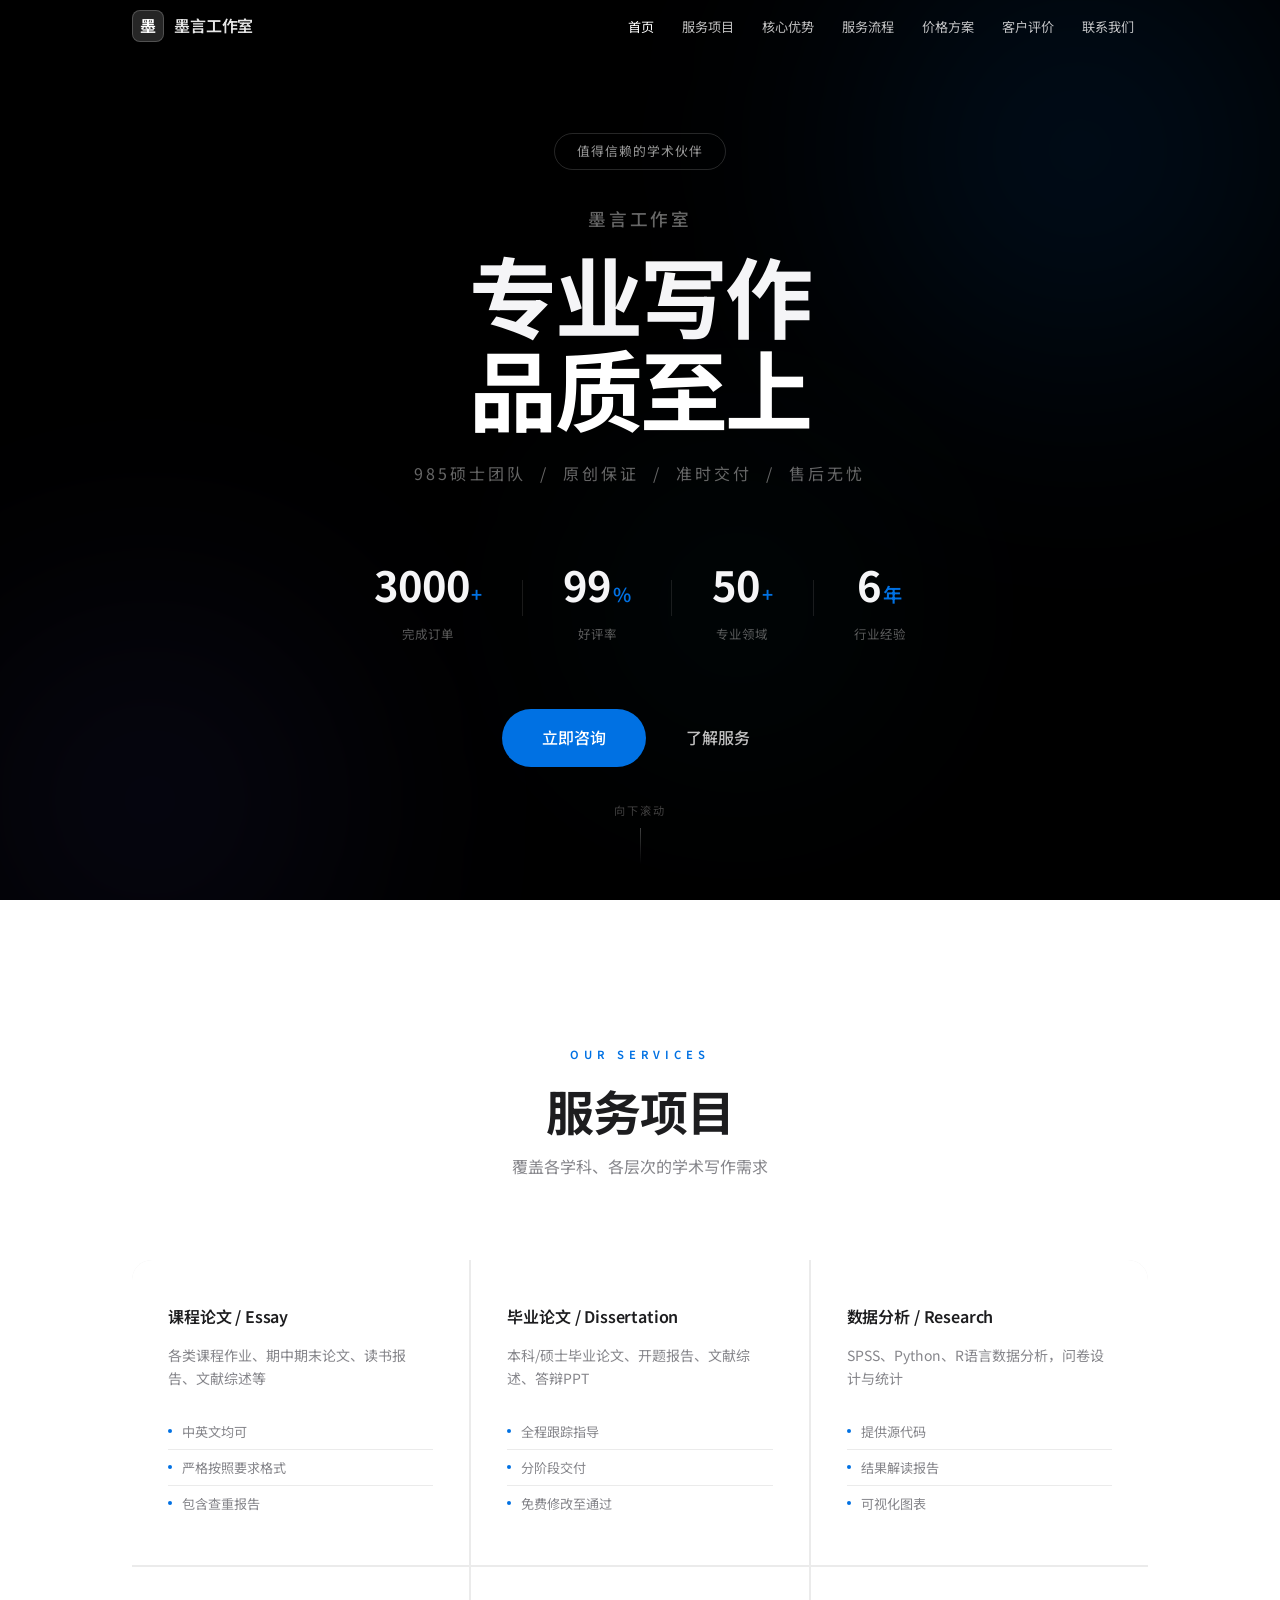
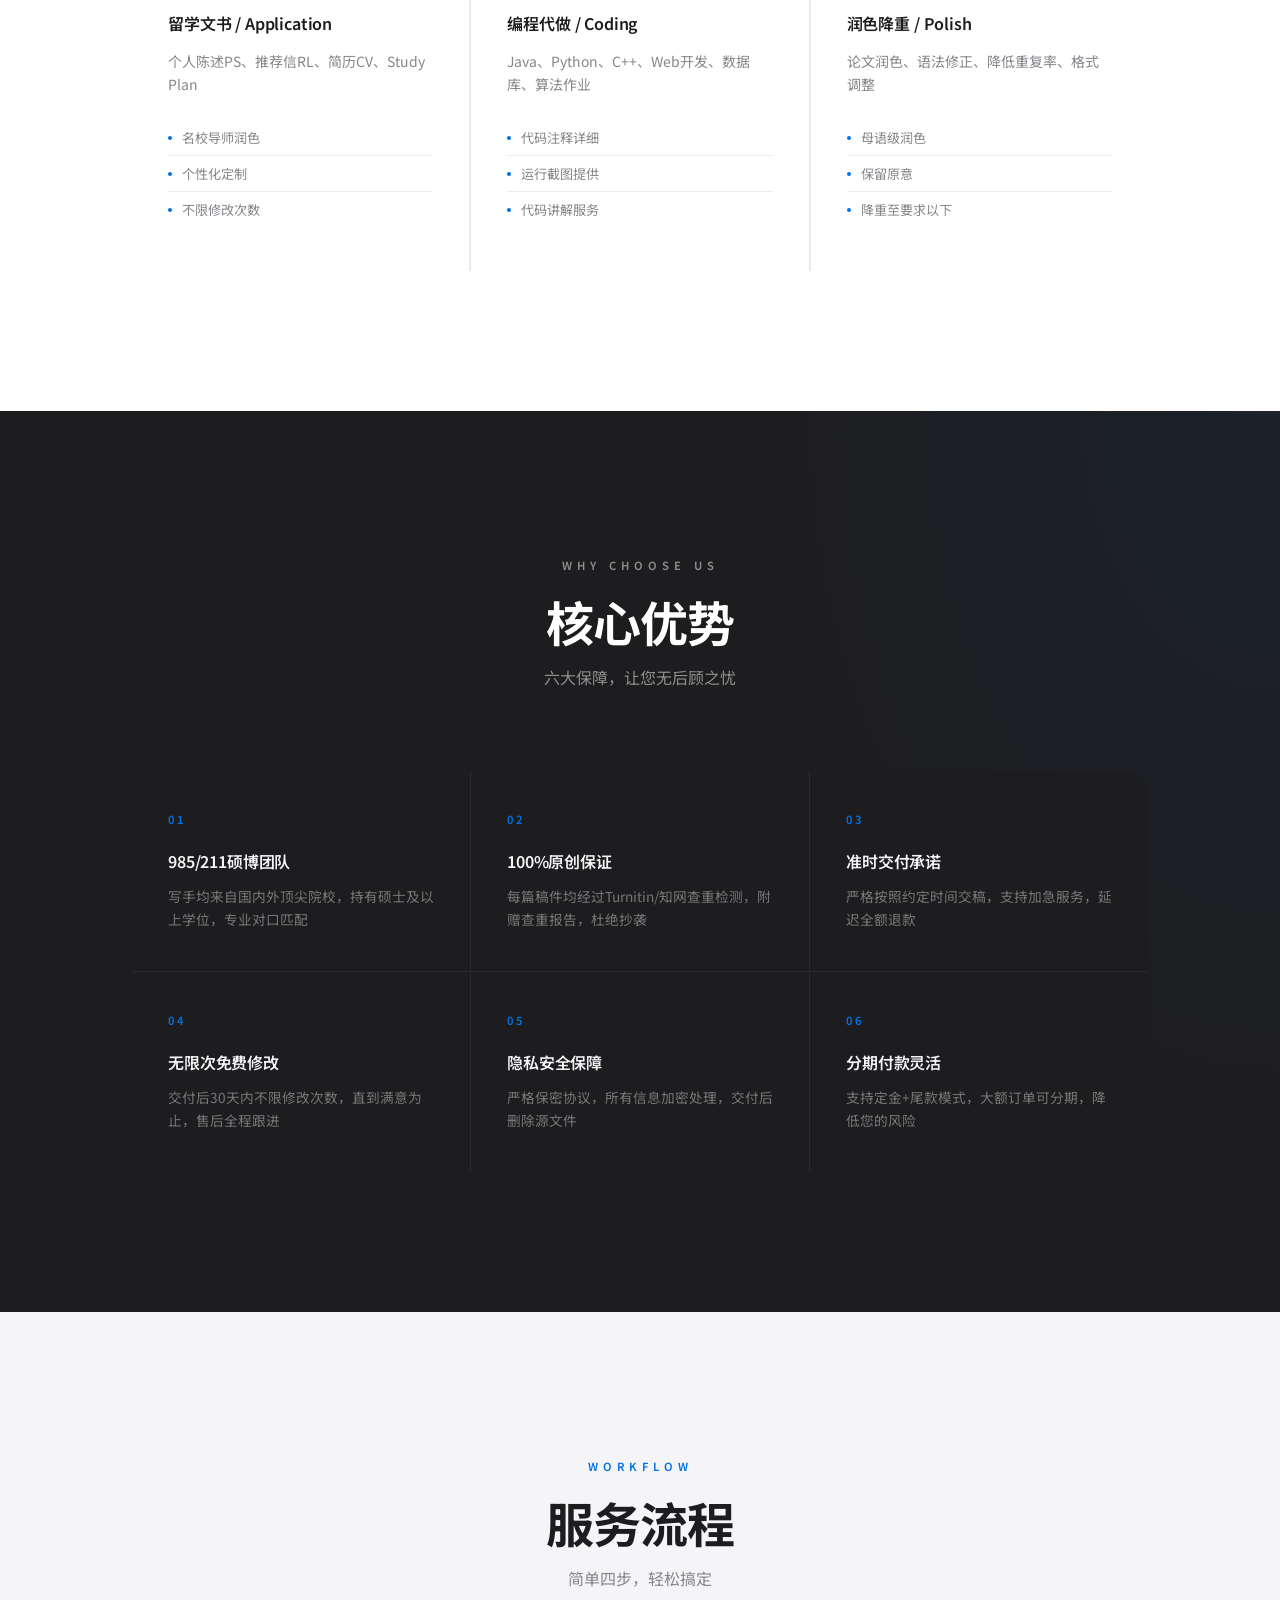
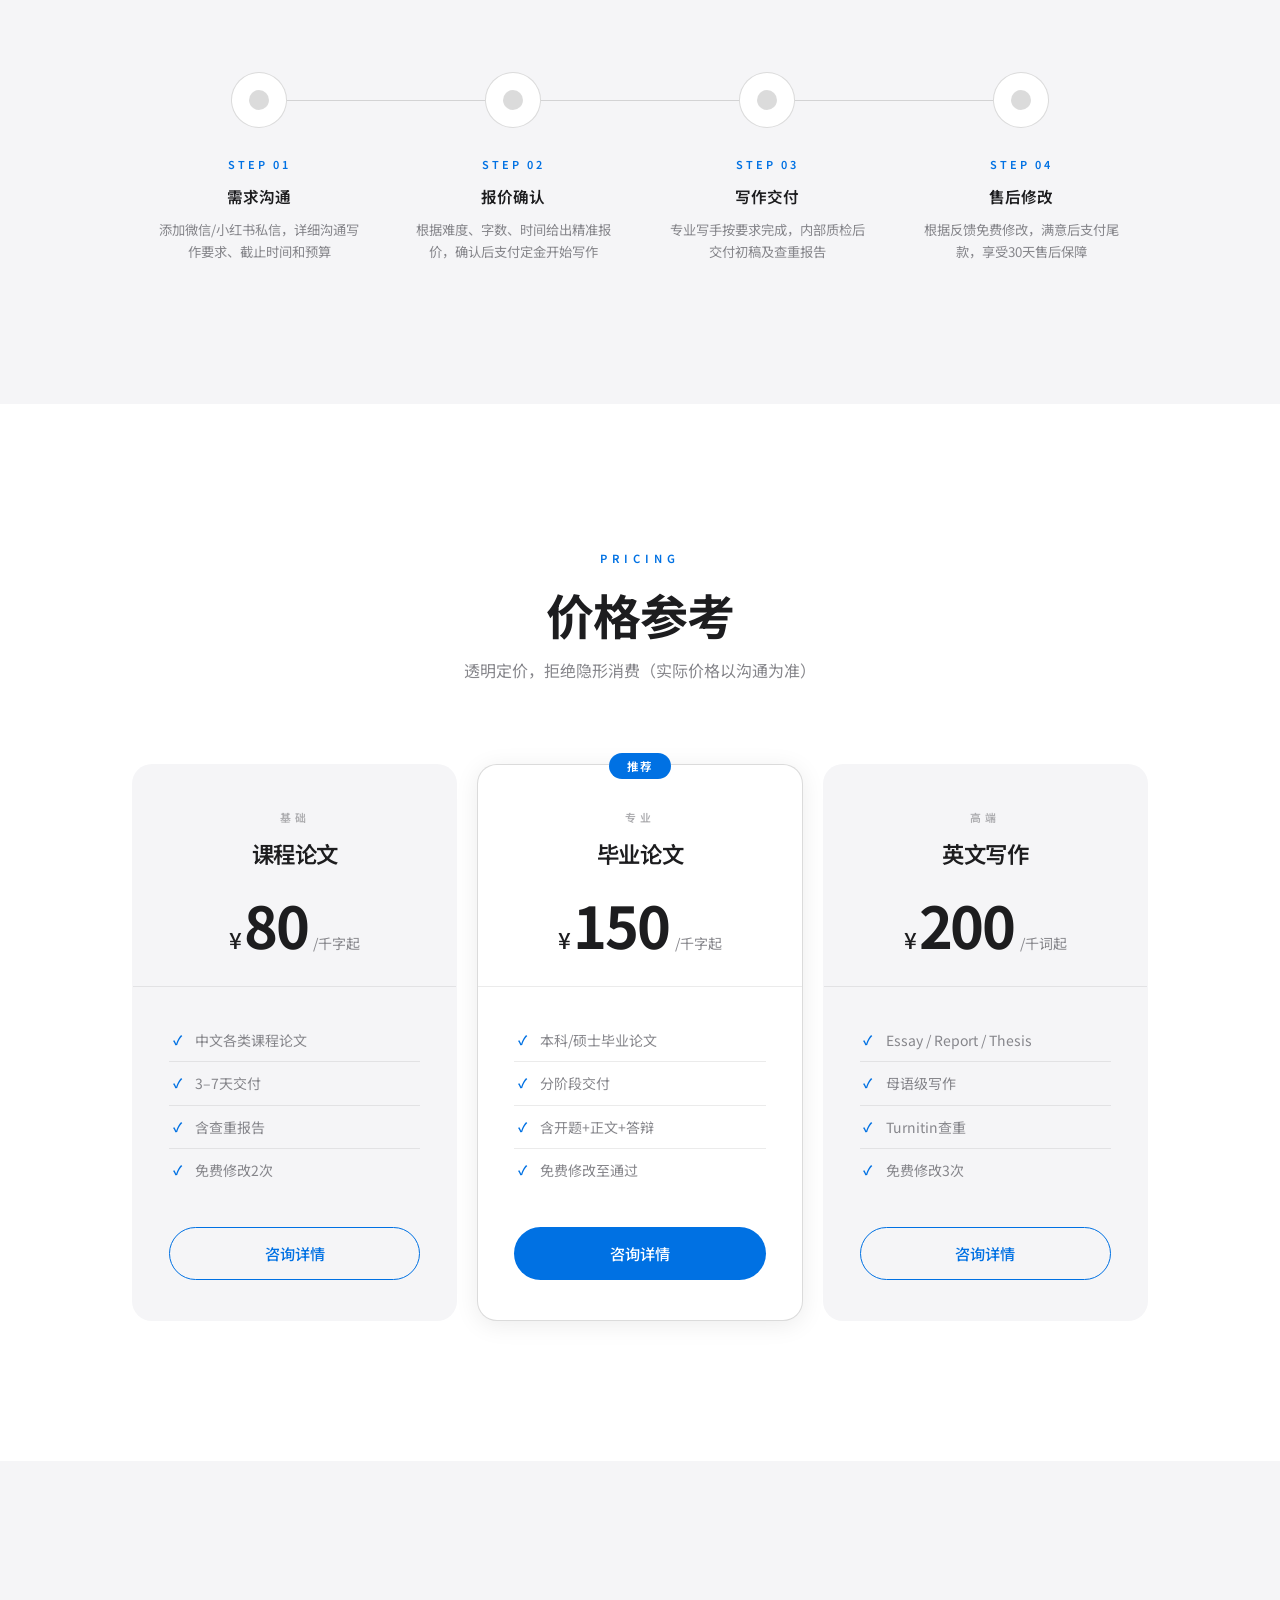
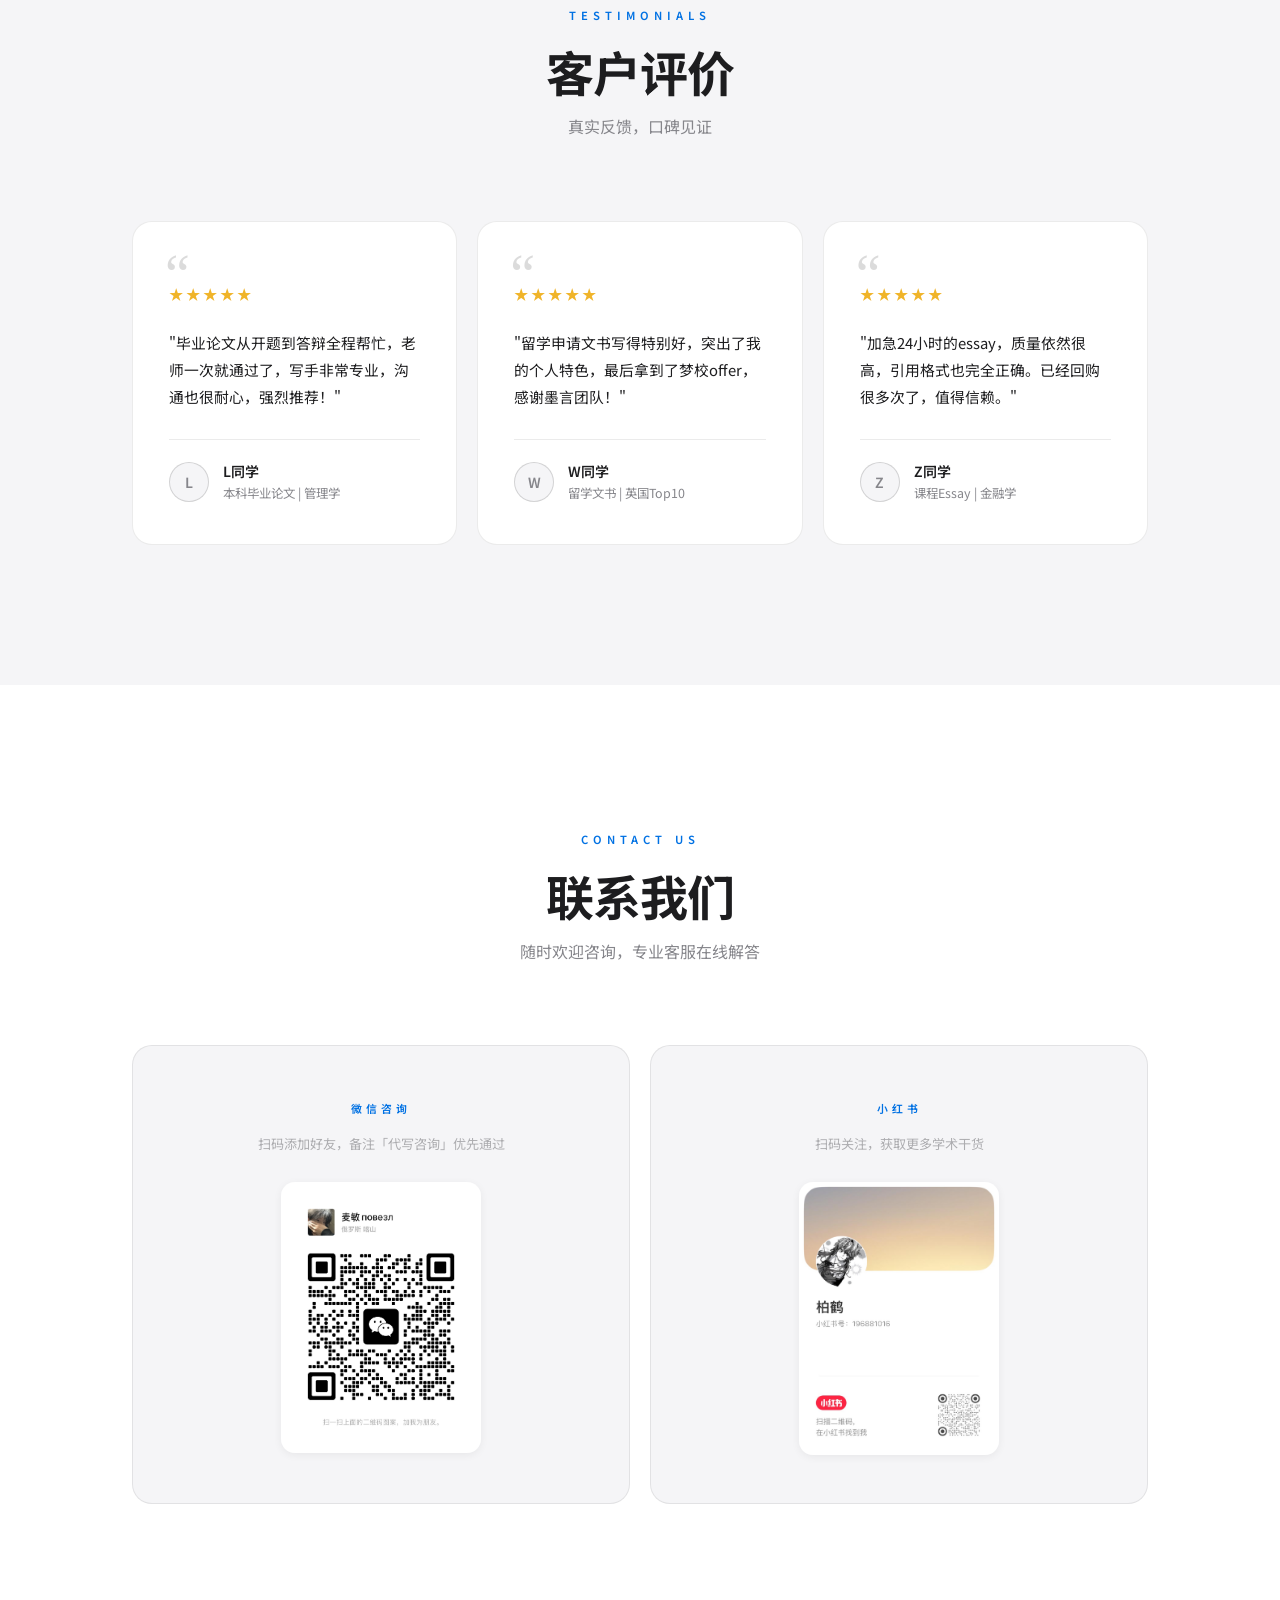
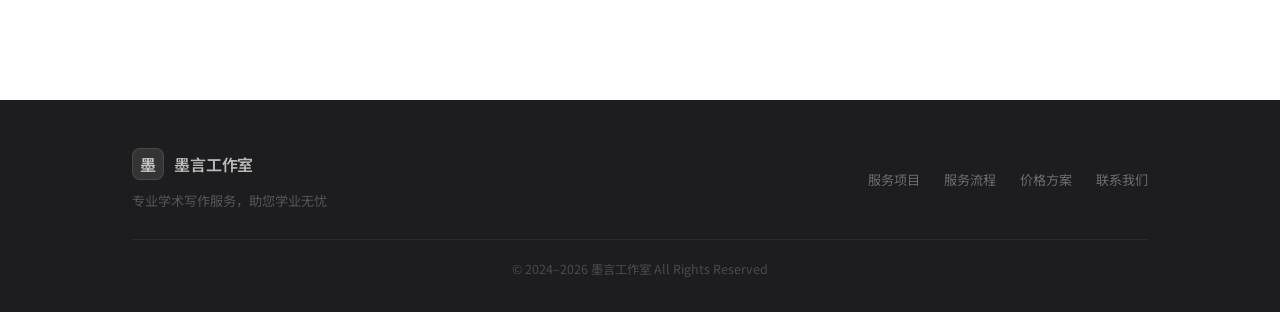
==== commit 746604f4: "精简联系方式区域：移除真名和留言表单，仅保留二维码 Co-Authored-By: Claude Opus 4.6 <noreply@anthropic.com>" ====
--- a/index.html
+++ b/index.html
@@ -420,8 +420,7 @@
             <div class="contact-card-large">
                 <div class="contact-card-inner">
                     <div class="contact-label">微信咨询</div>
-                    <h3>麦敏</h3>
-                    <p class="contact-note">备注「代写咨询」优先通过</p>
+                    <p class="contact-note">扫码添加好友，备注「代写咨询」优先通过</p>
                     <div class="qr-image-wrapper">
                         <img src="wechat-qr.jpg" alt="微信二维码" class="qr-image">
                     </div>
@@ -430,40 +429,12 @@
             <div class="contact-card-large">
                 <div class="contact-card-inner">
                     <div class="contact-label">小红书</div>
-                    <h3>柏鹤</h3>
-                    <p class="contact-id">小红书号: 196881016</p>
-                    <p class="contact-note">关注获取更多学术干货</p>
+                    <p class="contact-note">扫码关注，获取更多学术干货</p>
                     <div class="qr-image-wrapper">
                         <img src="xiaohongshu-qr.jpg" alt="小红书二维码" class="qr-image">
                     </div>
                 </div>
             </div>
-        </div>
-        <div class="contact-form-wrapper">
-            <h3>快速留言</h3>
-            <p class="form-desc">填写信息后我们会尽快与您联系</p>
-            <form class="contact-form" id="contactForm">
-                <div class="form-row">
-                    <input type="text" placeholder="您的称呼" required>
-                    <input type="text" placeholder="联系方式（微信/手机）" required>
-                </div>
-                <div class="form-row">
-                    <select required>
-                        <option value="">选择服务类型</option>
-                        <option>课程论文</option>
-                        <option>毕业论文</option>
-                        <option>英文Essay</option>
-                        <option>数据分析</option>
-                        <option>留学文书</option>
-                        <option>编程代做</option>
-                        <option>润色降重</option>
-                        <option>其他</option>
-                    </select>
-                    <input type="text" placeholder="截止日期" required>
-                </div>
-                <textarea placeholder="请简要描述您的需求（学科、字数、具体要求等）" rows="4" required></textarea>
-                <button type="submit" class="btn-primary">提交咨询</button>
-            </form>
         </div>
     </div>
 </section>
